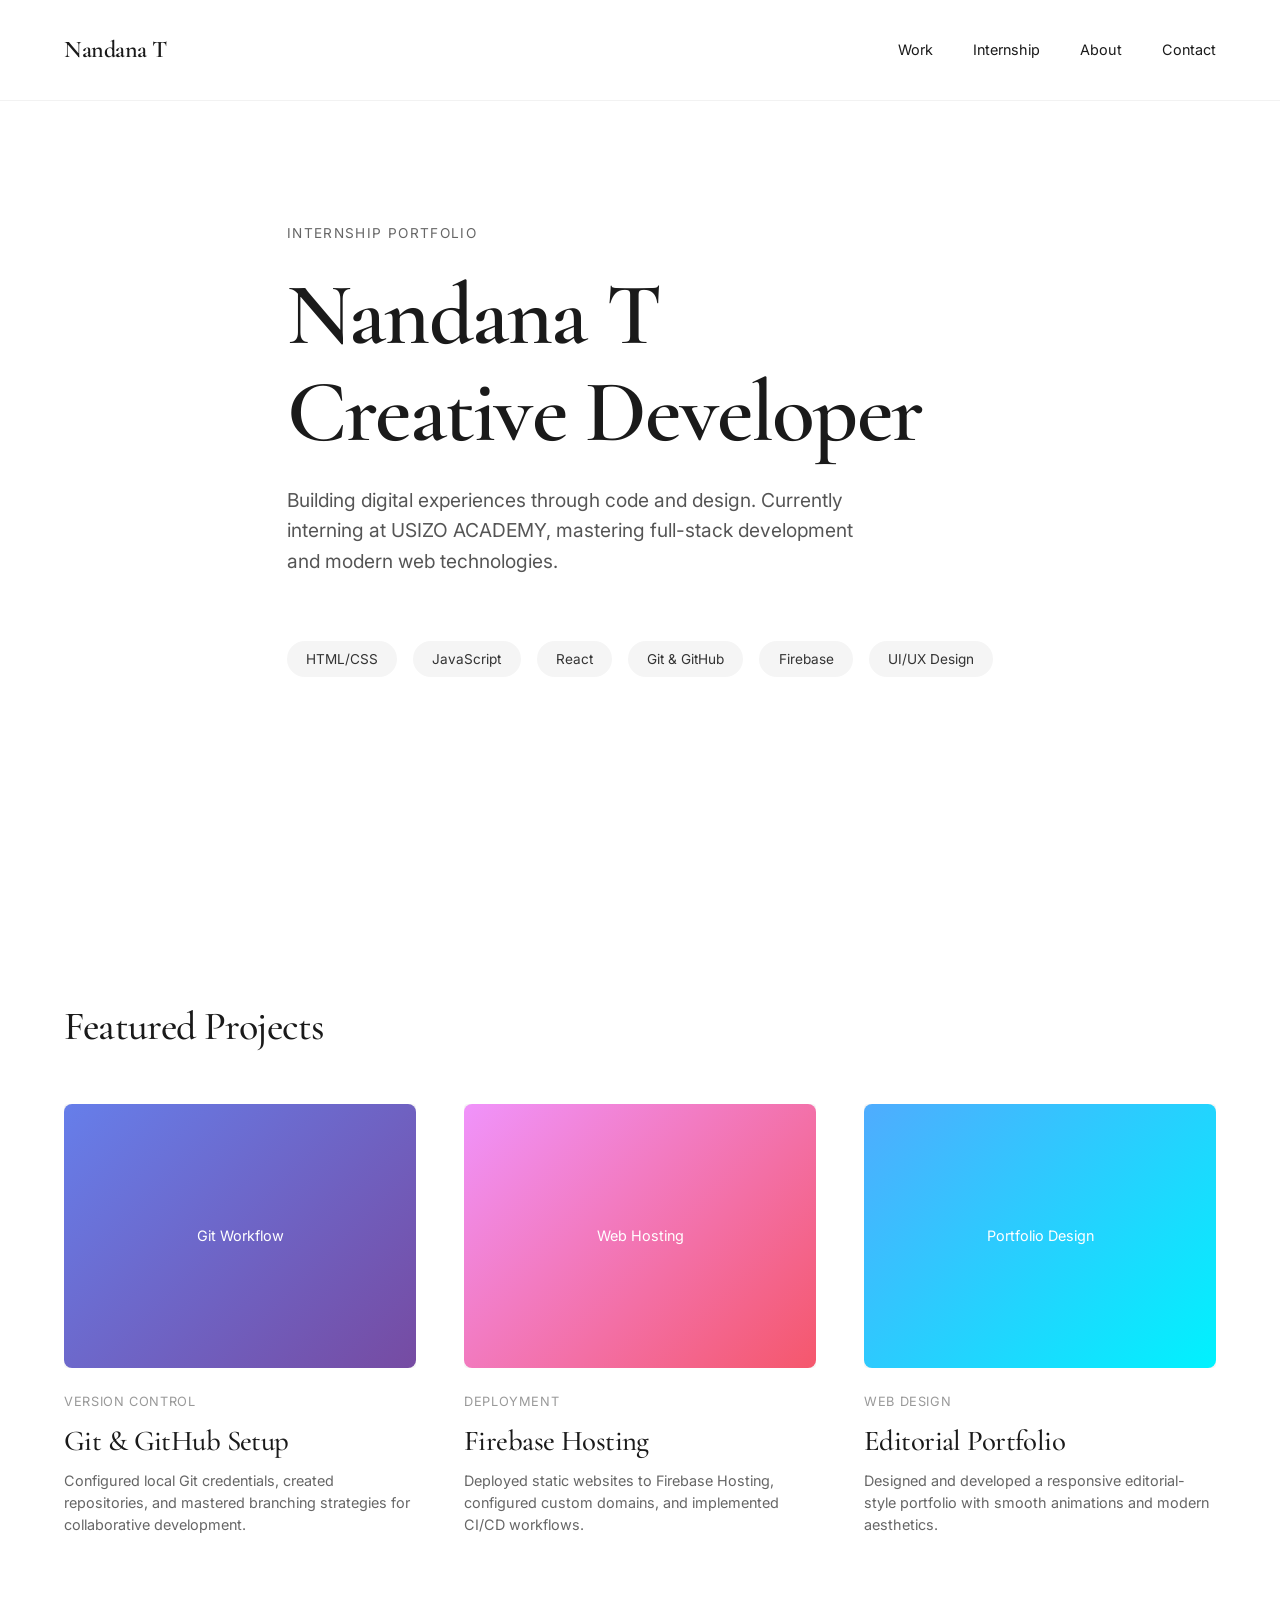
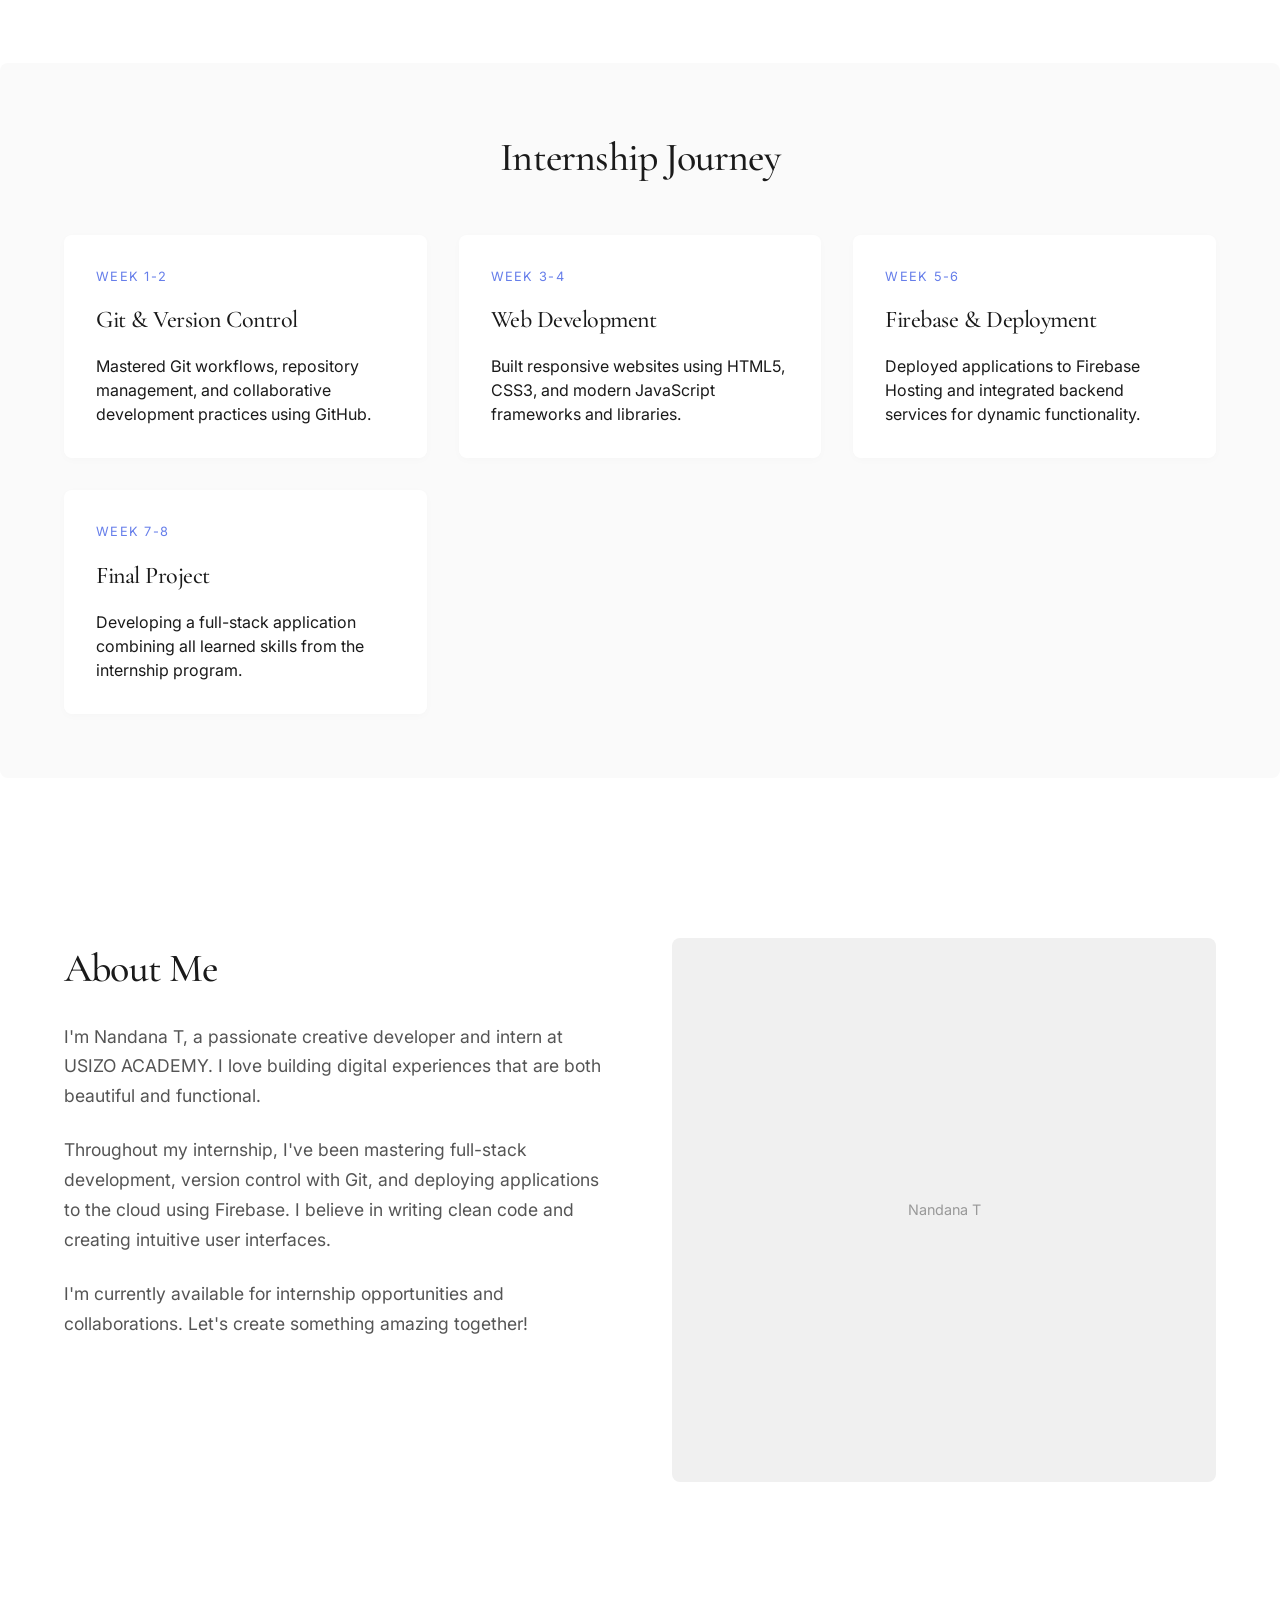
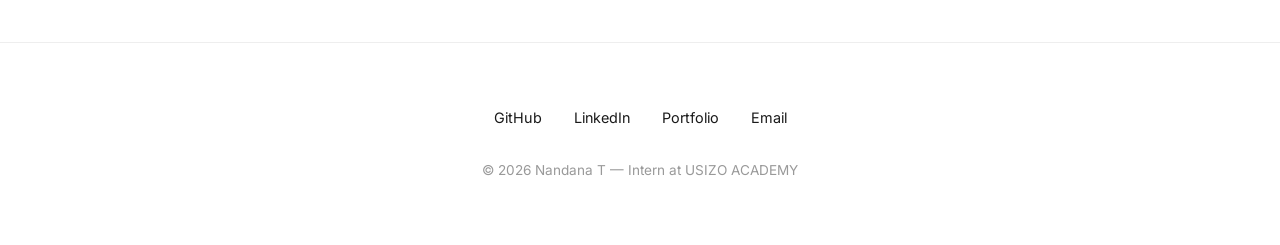
==== my-portfolio/public/index.html @ 0453ed82 "Convert portfolio to regular folder" ====
<!DOCTYPE html>
<html lang="en">
<head>
    <meta charset="UTF-8">
    <meta name="viewport" content="width=device-width, initial-scale=1.0">
    <title>Nandana T | Internship Portfolio</title>
    
    <!-- Google Fonts - Editorial Style -->
    <link href="https://fonts.googleapis.com/css2?family=Inter:opsz,wght@14..32,300;14..32,400;14..32,500;14..32,600&family=Cormorant+Garamond:wght@400;500;600;700&display=swap" rel="stylesheet">
    
    <!-- AOS Animation Library -->
    <link href="https://unpkg.com/aos@2.3.1/dist/aos.css" rel="stylesheet">
    
    <style>
        * {
            margin: 0;
            padding: 0;
            box-sizing: border-box;
        }

        body {
            font-family: 'Inter', sans-serif;
            background-color: #ffffff;
            color: #1a1a1a;
            line-height: 1.5;
            scroll-behavior: smooth;
        }

        /* Editorial Typography */
        h1, h2, h3, .serif {
            font-family: 'Cormorant Garamond', serif;
            font-weight: 500;
            letter-spacing: -0.02em;
        }

        /* Navigation */
        .navbar {
            position: fixed;
            top: 0;
            left: 0;
            right: 0;
            padding: 2rem 5%;
            display: flex;
            justify-content: space-between;
            align-items: center;
            background: rgba(255, 255, 255, 0.95);
            backdrop-filter: blur(10px);
            z-index: 1000;
            border-bottom: 1px solid rgba(0,0,0,0.05);
        }

        .logo {
            font-family: 'Cormorant Garamond', serif;
            font-size: 1.5rem;
            font-weight: 600;
            text-decoration: none;
            color: #1a1a1a;
            letter-spacing: -0.02em;
        }

        .nav-links {
            display: flex;
            gap: 2.5rem;
        }

        .nav-links a {
            text-decoration: none;
            color: #1a1a1a;
            font-size: 0.9rem;
            font-weight: 400;
            transition: opacity 0.3s ease;
        }

        .nav-links a:hover {
            opacity: 0.6;
        }

        /* Main Container */
        .container {
            max-width: 1400px;
            margin: 0 auto;
            padding: 0 5%;
        }

        /* Hero Section - Editorial Style */
        .hero {
            min-height: 100vh;
            display: flex;
            align-items: center;
            padding: 8rem 0 4rem 0;
        }

        .hero-content {
            max-width: 800px;
        }

        .hero-badge {
            font-size: 0.85rem;
            text-transform: uppercase;
            letter-spacing: 0.1em;
            color: #666;
            margin-bottom: 1.5rem;
            font-weight: 400;
        }

        .hero h1 {
            font-size: clamp(3rem, 8vw, 5.5rem);
            line-height: 1.1;
            margin-bottom: 1.5rem;
            font-weight: 600;
        }

        .hero-description {
            font-size: 1.2rem;
            line-height: 1.6;
            color: #555;
            max-width: 600px;
            margin-bottom: 2rem;
        }

        /* Skills Section */
        .skills-section {
            padding: 2rem 0 4rem 0;
        }

        .skills-grid {
            display: flex;
            flex-wrap: wrap;
            gap: 1rem;
        }

        .skill-tag {
            background: #f5f5f5;
            padding: 0.5rem 1.2rem;
            border-radius: 30px;
            font-size: 0.85rem;
            color: #333;
        }

        /* Project Grid */
        .projects-section {
            padding: 6rem 0;
        }

        .section-title {
            font-size: 2.5rem;
            margin-bottom: 3rem;
            font-weight: 500;
        }

        .project-grid {
            display: grid;
            grid-template-columns: repeat(auto-fill, minmax(350px, 1fr));
            gap: 3rem;
        }

        .project-card {
            cursor: pointer;
            transition: transform 0.4s ease;
        }

        .project-card:hover {
            transform: translateY(-10px);
        }

        .project-image {
            width: 100%;
            aspect-ratio: 4/3;
            background: #f5f5f5;
            margin-bottom: 1.5rem;
            overflow: hidden;
            border-radius: 4px;
        }

        .project-image img {
            width: 100%;
            height: 100%;
            object-fit: cover;
            transition: transform 0.5s ease;
        }

        .project-card:hover .project-image img {
            transform: scale(1.05);
        }

        .project-category {
            font-size: 0.8rem;
            text-transform: uppercase;
            letter-spacing: 0.05em;
            color: #999;
            margin-bottom: 0.5rem;
        }

        .project-title {
            font-family: 'Cormorant Garamond', serif;
            font-size: 1.8rem;
            font-weight: 500;
            margin-bottom: 0.5rem;
        }

        .project-description {
            color: #666;
            font-size: 0.9rem;
            line-height: 1.5;
        }

        /* Internship Section */
        .internship-section {
            padding: 4rem 0;
            background: #fafafa;
            margin: 2rem 0;
            border-radius: 8px;
        }

        .internship-grid {
            display: grid;
            grid-template-columns: repeat(auto-fit, minmax(300px, 1fr));
            gap: 2rem;
        }

        .internship-card {
            background: white;
            padding: 2rem;
            border-radius: 8px;
            box-shadow: 0 2px 10px rgba(0,0,0,0.02);
        }

        .internship-day {
            font-size: 0.8rem;
            text-transform: uppercase;
            letter-spacing: 0.1em;
            color: #667eea;
            margin-bottom: 1rem;
        }

        .internship-title {
            font-family: 'Cormorant Garamond', serif;
            font-size: 1.5rem;
            margin-bottom: 1rem;
        }

        /* About Section */
        .about-section {
            padding: 6rem 0;
            background: #ffffff;
            margin: 4rem 0;
        }

        .about-grid {
            display: grid;
            grid-template-columns: 1fr 1fr;
            gap: 4rem;
            align-items: start;
        }

        .about-title {
            font-size: 2.5rem;
            font-weight: 500;
            margin-bottom: 1.5rem;
        }

        .about-text {
            font-size: 1.1rem;
            line-height: 1.7;
            color: #555;
        }

        .about-text p {
            margin-bottom: 1.5rem;
        }

        /* Footer */
        .footer {
            padding: 4rem 0;
            border-top: 1px solid #eee;
            text-align: center;
        }

        .social-links {
            display: flex;
            justify-content: center;
            gap: 2rem;
            margin-bottom: 2rem;
        }

        .social-links a {
            text-decoration: none;
            color: #1a1a1a;
            font-size: 0.9rem;
            transition: opacity 0.3s ease;
        }

        .social-links a:hover {
            opacity: 0.6;
        }

        .copyright {
            color: #999;
            font-size: 0.85rem;
        }

        /* Responsive */
        @media (max-width: 768px) {
            .navbar {
                padding: 1.5rem 5%;
            }
            
            .nav-links {
                gap: 1.5rem;
            }
            
            .project-grid {
                grid-template-columns: 1fr;
                gap: 2rem;
            }
            
            .about-grid {
                grid-template-columns: 1fr;
                gap: 2rem;
            }
            
            .hero {
                padding: 6rem 0 3rem 0;
            }

            .internship-grid {
                grid-template-columns: 1fr;
            }
        }

        .placeholder-img {
            background: linear-gradient(135deg, #667eea 0%, #764ba2 100%);
            display: flex;
            align-items: center;
            justify-content: center;
            color: white;
            font-size: 0.9rem;
            border-radius: 8px;
        }
    </style>
</head>
<body>

    <!-- Navigation -->
    <nav class="navbar">
        <a href="#" class="logo">Nandana T</a>
        <div class="nav-links">
            <a href="#work">Work</a>
            <a href="#internship">Internship</a>
            <a href="#about">About</a>
            <a href="#contact">Contact</a>
        </div>
    </nav>

    <!-- Hero Section -->
    <section class="hero">
        <div class="container">
            <div class="hero-content" data-aos="fade-up">
                <div class="hero-badge">Internship Portfolio</div>
                <h1>Nandana T<br>Creative Developer</h1>
                <p class="hero-description">Building digital experiences through code and design. Currently interning at USIZO ACADEMY, mastering full-stack development and modern web technologies.</p>
                <div class="skills-section">
                    <div class="skills-grid">
                        <span class="skill-tag">HTML/CSS</span>
                        <span class="skill-tag">JavaScript</span>
                        <span class="skill-tag">React</span>
                        <span class="skill-tag">Git & GitHub</span>
                        <span class="skill-tag">Firebase</span>
                        <span class="skill-tag">UI/UX Design</span>
                    </div>
                </div>
            </div>
        </div>
    </section>

    <!-- Projects Section -->
    <section id="work" class="projects-section">
        <div class="container">
            <h2 class="section-title" data-aos="fade-up">Featured Projects</h2>
            <div class="project-grid">
                
                <!-- Project 1 - Git Setup -->
                <div class="project-card" data-aos="fade-up" data-aos-delay="0">
                    <div class="project-image">
                        <div class="placeholder-img" style="width:100%;height:100%;background:linear-gradient(135deg, #667eea 0%, #764ba2 100%);display:flex;align-items:center;justify-content:center;color:white;">
                            Git Workflow
                        </div>
                    </div>
                    <div class="project-category">Version Control</div>
                    <h3 class="project-title">Git & GitHub Setup</h3>
                    <p class="project-description">Configured local Git credentials, created repositories, and mastered branching strategies for collaborative development.</p>
                </div>

                <!-- Project 2 - Webpage Hosting -->
                <div class="project-card" data-aos="fade-up" data-aos-delay="100">
                    <div class="project-image">
                        <div class="placeholder-img" style="width:100%;height:100%;background:linear-gradient(135deg, #f093fb 0%, #f5576c 100%);display:flex;align-items:center;justify-content:center;color:white;">
                            Web Hosting
                        </div>
                    </div>
                    <div class="project-category">Deployment</div>
                    <h3 class="project-title">Firebase Hosting</h3>
                    <p class="project-description">Deployed static websites to Firebase Hosting, configured custom domains, and implemented CI/CD workflows.</p>
                </div>

                <!-- Project 3 - Portfolio -->
                <div class="project-card" data-aos="fade-up" data-aos-delay="200">
                    <div class="project-image">
                        <div class="placeholder-img" style="width:100%;height:100%;background:linear-gradient(135deg, #4facfe 0%, #00f2fe 100%);display:flex;align-items:center;justify-content:center;color:white;">
                            Portfolio Design
                        </div>
                    </div>
                    <div class="project-category">Web Design</div>
                    <h3 class="project-title">Editorial Portfolio</h3>
                    <p class="project-description">Designed and developed a responsive editorial-style portfolio with smooth animations and modern aesthetics.</p>
                </div>
            </div>
        </div>
    </section>

    <!-- Internship Journey Section -->
    <section id="internship" class="internship-section">
        <div class="container">
            <h2 class="section-title" data-aos="fade-up" style="text-align:center;">Internship Journey</h2>
            <div class="internship-grid">
                <div class="internship-card" data-aos="fade-up" data-aos-delay="0">
                    <div class="internship-day">Week 1-2</div>
                    <h3 class="internship-title">Git & Version Control</h3>
                    <p>Mastered Git workflows, repository management, and collaborative development practices using GitHub.</p>
                </div>
                <div class="internship-card" data-aos="fade-up" data-aos-delay="100">
                    <div class="internship-day">Week 3-4</div>
                    <h3 class="internship-title">Web Development</h3>
                    <p>Built responsive websites using HTML5, CSS3, and modern JavaScript frameworks and libraries.</p>
                </div>
                <div class="internship-card" data-aos="fade-up" data-aos-delay="200">
                    <div class="internship-day">Week 5-6</div>
                    <h3 class="internship-title">Firebase & Deployment</h3>
                    <p>Deployed applications to Firebase Hosting and integrated backend services for dynamic functionality.</p>
                </div>
                <div class="internship-card" data-aos="fade-up" data-aos-delay="300">
                    <div class="internship-day">Week 7-8</div>
                    <h3 class="internship-title">Final Project</h3>
                    <p>Developing a full-stack application combining all learned skills from the internship program.</p>
                </div>
            </div>
        </div>
    </section>

    <!-- About Section -->
    <section id="about" class="about-section">
        <div class="container">
            <div class="about-grid">
                <div data-aos="fade-up">
                    <h2 class="about-title">About Me</h2>
                    <div class="about-text">
                        <p>I'm Nandana T, a passionate creative developer and intern at USIZO ACADEMY. I love building digital experiences that are both beautiful and functional.</p>
                        <p>Throughout my internship, I've been mastering full-stack development, version control with Git, and deploying applications to the cloud using Firebase. I believe in writing clean code and creating intuitive user interfaces.</p>
                        <p>I'm currently available for internship opportunities and collaborations. Let's create something amazing together!</p>
                    </div>
                </div>
                <div data-aos="fade-up" data-aos-delay="100">
                    <div class="placeholder-img" style="width:100%;aspect-ratio:1/1;background:#f0f0f0;display:flex;align-items:center;justify-content:center;color:#999;border-radius:8px;">
                        Nandana T
                    </div>
                </div>
            </div>
        </div>
    </section>

    <!-- Footer -->
    <footer id="contact" class="footer">
        <div class="container">
            <div class="social-links">
                <a href="#">GitHub</a>
                <a href="#">LinkedIn</a>
                <a href="#">Portfolio</a>
                <a href="#">Email</a>
            </div>
            <div class="copyright">
                © 2026 Nandana T — Intern at USIZO ACADEMY
            </div>
        </div>
    </footer>

    <!-- Scripts -->
    <script src="https://unpkg.com/aos@2.3.1/dist/aos.js"></script>
    <script>
        // Initialize AOS animations
        AOS.init({
            duration: 800,
            once: true,
            offset: 100
        });

        // Smooth scroll for navigation links
        document.querySelectorAll('a[href^="#"]').forEach(anchor => {
            anchor.addEventListener('click', function (e) {
                e.preventDefault();
                const target = document.querySelector(this.getAttribute('href'));
                if (target) {
                    target.scrollIntoView({
                        behavior: 'smooth',
                        block: 'start'
                    });
                }
            });
        });

        // Add click handlers for project cards
        const cards = document.querySelectorAll('.project-card');
        cards.forEach(card => {
            card.addEventListener('click', () => {
                console.log('Project clicked - Add your project link here');
            });
        });
    </script>
</body>
</html>
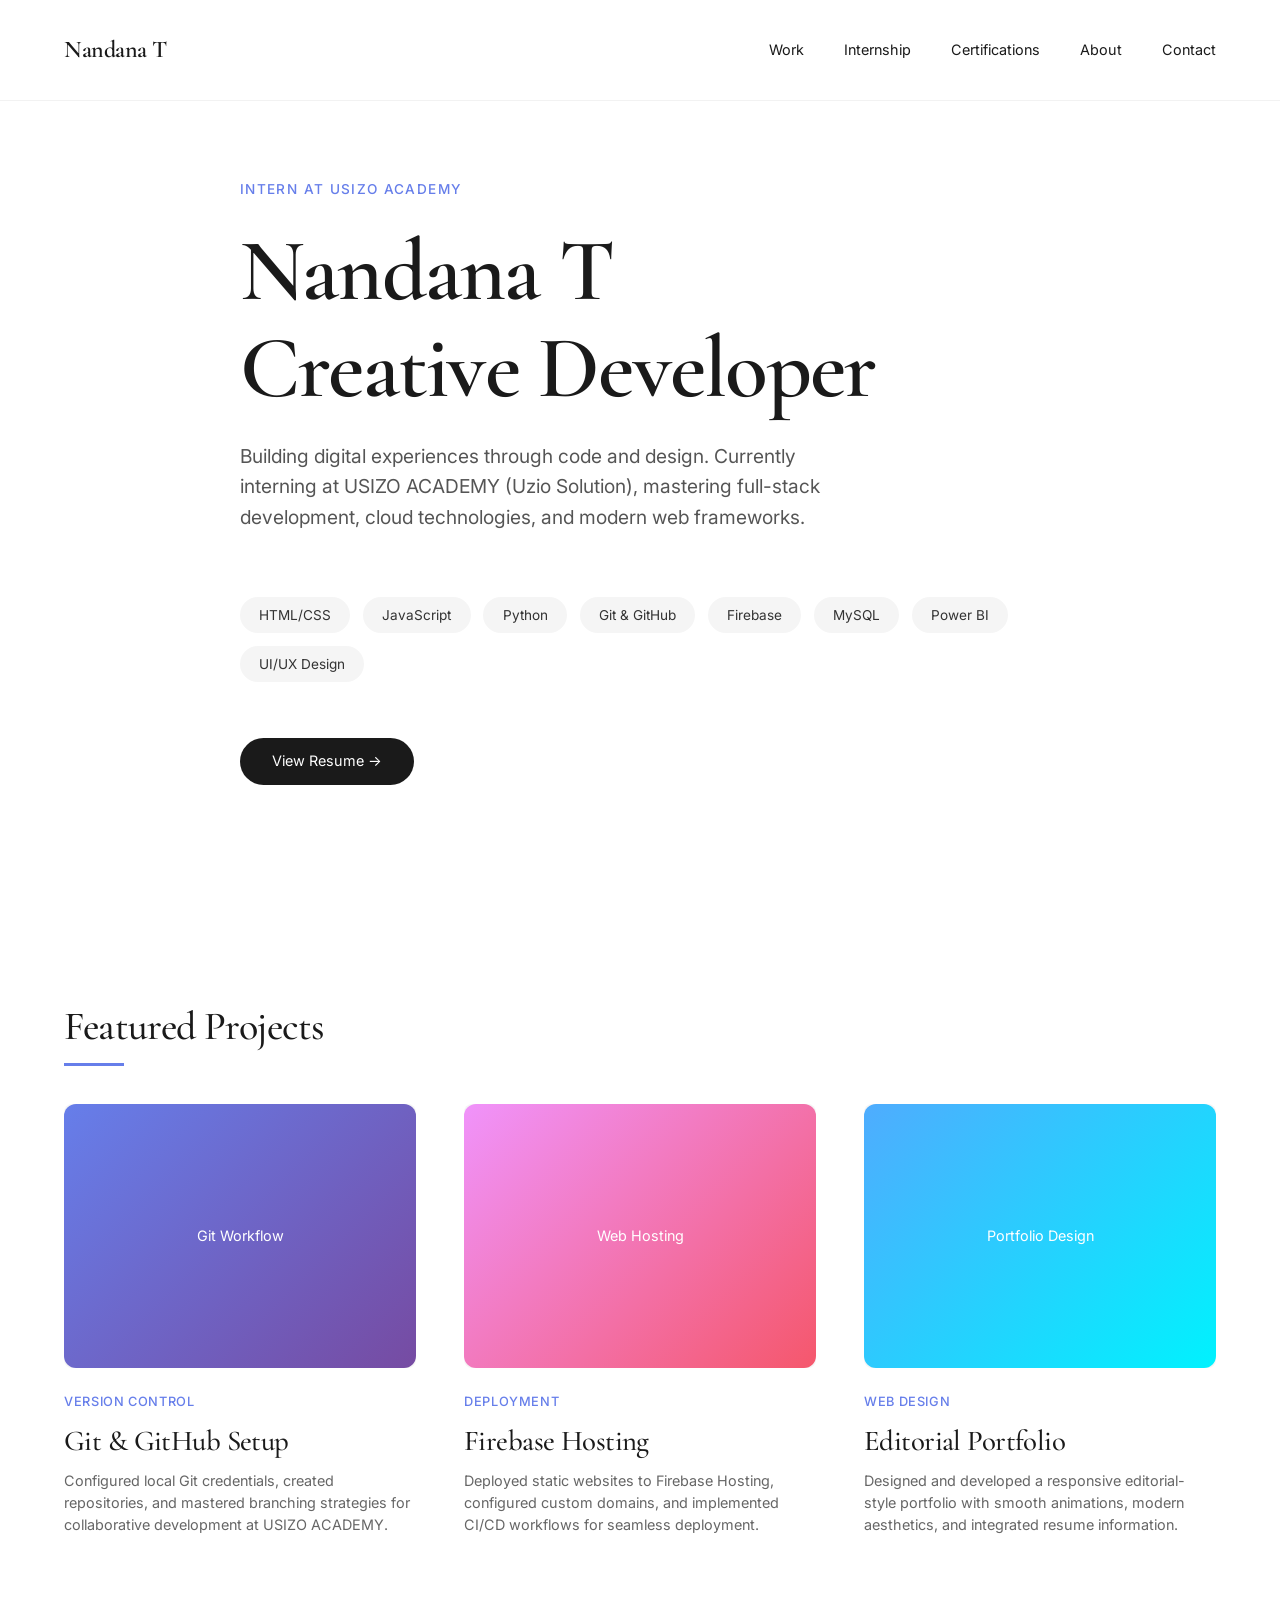
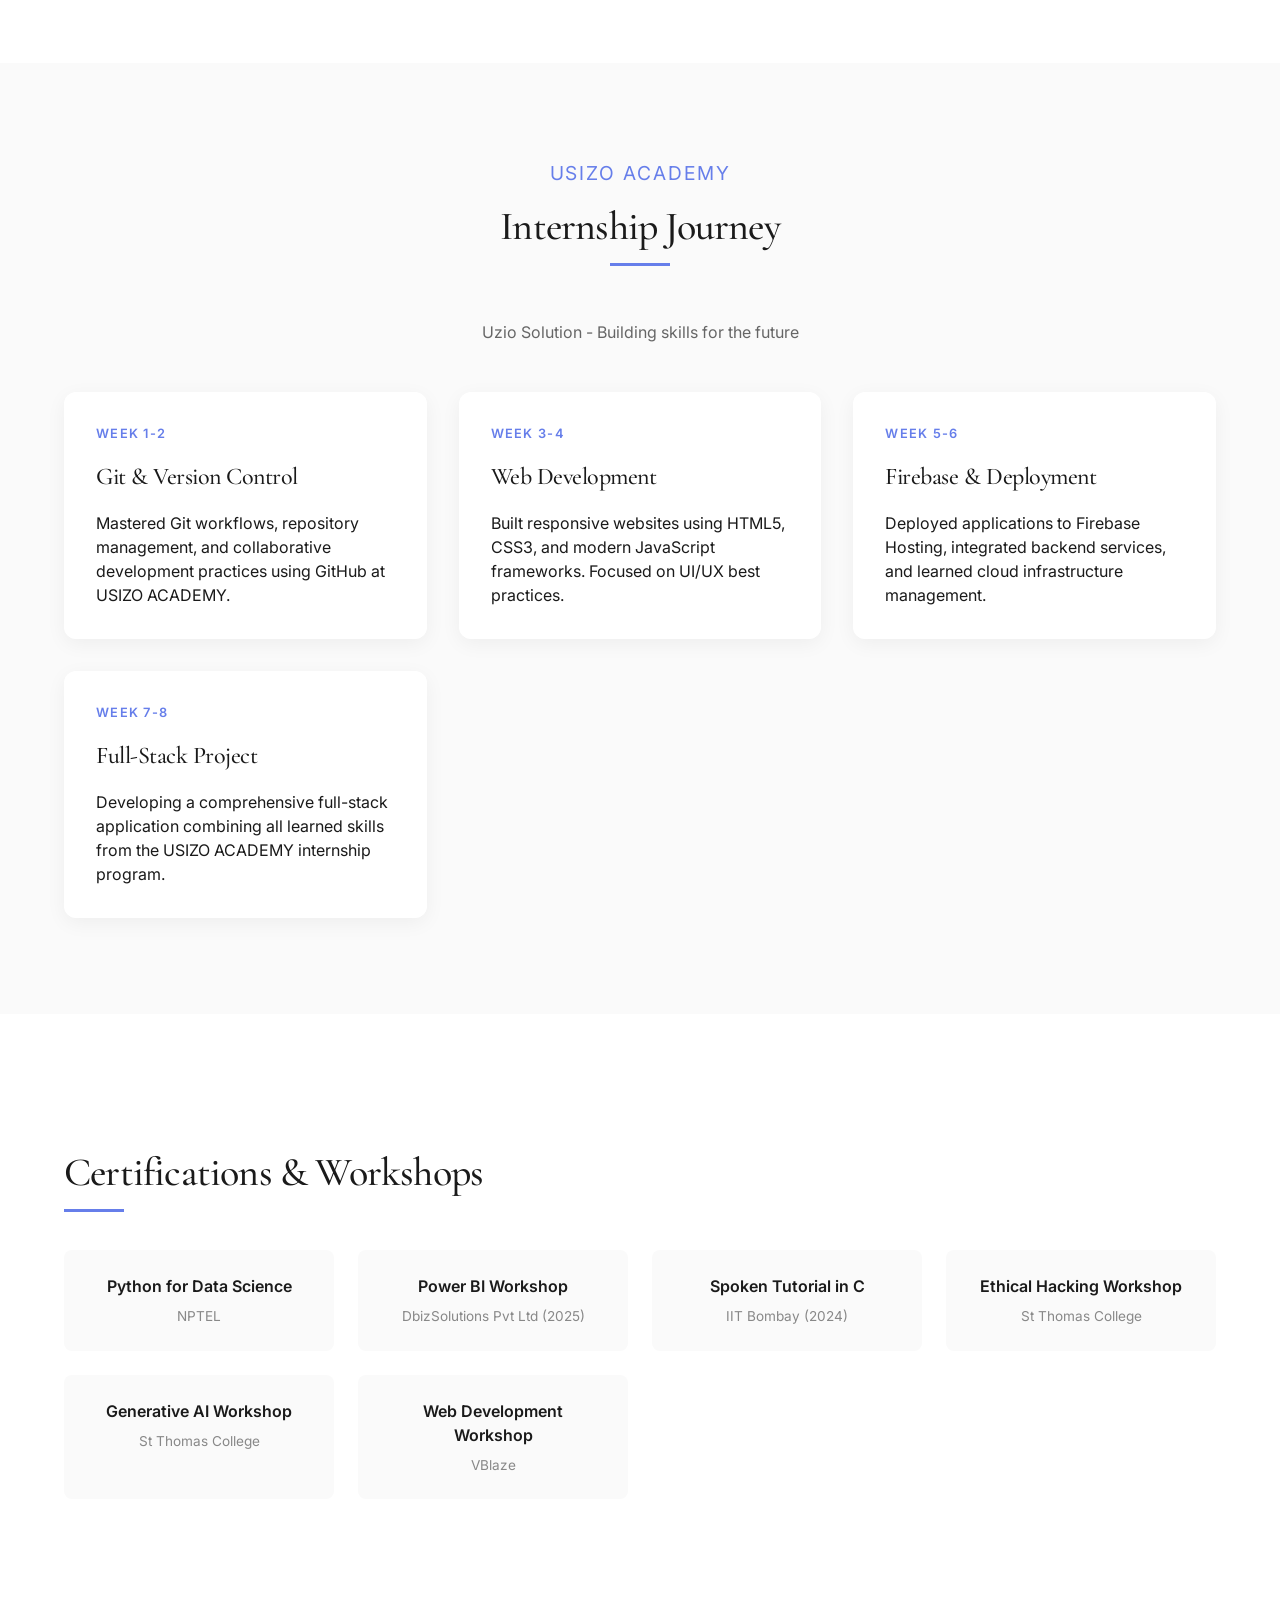
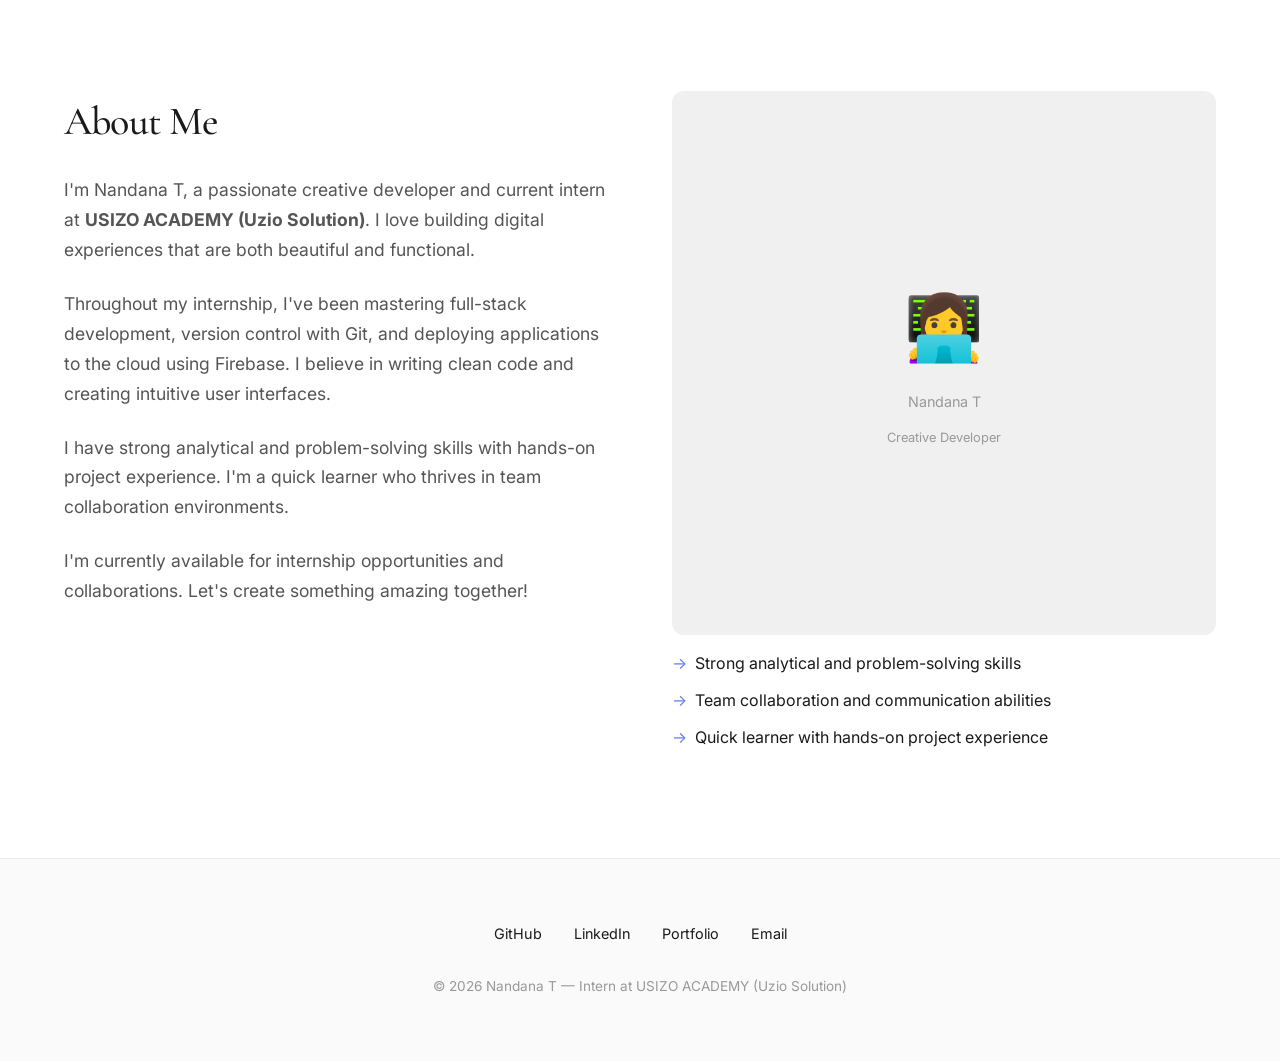
==== commit 05ee6c03: "Update portfolio with resume info and Uzio Solution" ====
--- a/my-portfolio/public/index.html
+++ b/my-portfolio/public/index.html
@@ -82,7 +82,7 @@
             padding: 0 5%;
         }
 
-        /* Hero Section - Editorial Style */
+        /* Hero Section */
         .hero {
             min-height: 100vh;
             display: flex;
@@ -98,9 +98,9 @@
             font-size: 0.85rem;
             text-transform: uppercase;
             letter-spacing: 0.1em;
-            color: #666;
+            color: #667eea;
             margin-bottom: 1.5rem;
-            font-weight: 400;
+            font-weight: 500;
         }
 
         .hero h1 {
@@ -120,13 +120,13 @@
 
         /* Skills Section */
         .skills-section {
-            padding: 2rem 0 4rem 0;
+            padding: 2rem 0 2rem 0;
         }
 
         .skills-grid {
             display: flex;
             flex-wrap: wrap;
-            gap: 1rem;
+            gap: 0.8rem;
         }
 
         .skill-tag {
@@ -135,17 +135,46 @@
             border-radius: 30px;
             font-size: 0.85rem;
             color: #333;
-        }
-
-        /* Project Grid */
-        .projects-section {
-            padding: 6rem 0;
-        }
-
+            transition: all 0.3s ease;
+        }
+
+        .skill-tag:hover {
+            background: #667eea;
+            color: white;
+            transform: translateY(-2px);
+        }
+
+        /* Section Titles */
         .section-title {
             font-size: 2.5rem;
             margin-bottom: 3rem;
             font-weight: 500;
+            position: relative;
+            display: inline-block;
+        }
+
+        .section-title:after {
+            content: '';
+            position: absolute;
+            bottom: -10px;
+            left: 0;
+            width: 60px;
+            height: 3px;
+            background: #667eea;
+        }
+
+        .text-center {
+            text-align: center;
+        }
+
+        .text-center:after {
+            left: 50%;
+            transform: translateX(-50%);
+        }
+
+        /* Project Grid */
+        .projects-section {
+            padding: 6rem 0;
         }
 
         .project-grid {
@@ -156,7 +185,7 @@
 
         .project-card {
             cursor: pointer;
-            transition: transform 0.4s ease;
+            transition: transform 0.4s ease, box-shadow 0.4s ease;
         }
 
         .project-card:hover {
@@ -169,7 +198,7 @@
             background: #f5f5f5;
             margin-bottom: 1.5rem;
             overflow: hidden;
-            border-radius: 4px;
+            border-radius: 8px;
         }
 
         .project-image img {
@@ -187,8 +216,9 @@
             font-size: 0.8rem;
             text-transform: uppercase;
             letter-spacing: 0.05em;
-            color: #999;
+            color: #667eea;
             margin-bottom: 0.5rem;
+            font-weight: 500;
         }
 
         .project-title {
@@ -204,12 +234,24 @@
             line-height: 1.5;
         }
 
-        /* Internship Section */
+        /* Internship Section - Uzio Solution */
         .internship-section {
-            padding: 4rem 0;
+            padding: 6rem 0;
             background: #fafafa;
             margin: 2rem 0;
-            border-radius: 8px;
+        }
+
+        .internship-header {
+            text-align: center;
+            margin-bottom: 3rem;
+        }
+
+        .company-name {
+            font-size: 1.2rem;
+            color: #667eea;
+            letter-spacing: 0.1em;
+            text-transform: uppercase;
+            margin-bottom: 0.5rem;
         }
 
         .internship-grid {
@@ -221,8 +263,14 @@
         .internship-card {
             background: white;
             padding: 2rem;
-            border-radius: 8px;
-            box-shadow: 0 2px 10px rgba(0,0,0,0.02);
+            border-radius: 12px;
+            box-shadow: 0 5px 20px rgba(0,0,0,0.05);
+            transition: transform 0.3s ease;
+        }
+
+        .internship-card:hover {
+            transform: translateY(-5px);
+            box-shadow: 0 10px 30px rgba(0,0,0,0.1);
         }
 
         .internship-day {
@@ -231,6 +279,7 @@
             letter-spacing: 0.1em;
             color: #667eea;
             margin-bottom: 1rem;
+            font-weight: 600;
         }
 
         .internship-title {
@@ -239,11 +288,50 @@
             margin-bottom: 1rem;
         }
 
+        /* Certifications Section */
+        .certifications-section {
+            padding: 6rem 0;
+            background: #ffffff;
+        }
+
+        .certs-grid {
+            display: grid;
+            grid-template-columns: repeat(auto-fit, minmax(250px, 1fr));
+            gap: 1.5rem;
+        }
+
+        .cert-card {
+            background: #fafafa;
+            padding: 1.5rem;
+            border-radius: 8px;
+            text-align: center;
+            transition: all 0.3s ease;
+        }
+
+        .cert-card:hover {
+            background: #667eea;
+            color: white;
+            transform: translateY(-3px);
+        }
+
+        .cert-card:hover .cert-issuer {
+            color: rgba(255,255,255,0.8);
+        }
+
+        .cert-name {
+            font-weight: 600;
+            margin-bottom: 0.5rem;
+        }
+
+        .cert-issuer {
+            font-size: 0.85rem;
+            color: #888;
+        }
+
         /* About Section */
         .about-section {
             padding: 6rem 0;
             background: #ffffff;
-            margin: 4rem 0;
         }
 
         .about-grid {
@@ -269,11 +357,29 @@
             margin-bottom: 1.5rem;
         }
 
+        .info-list {
+            list-style: none;
+            margin-top: 1rem;
+        }
+
+        .info-list li {
+            margin-bottom: 0.8rem;
+            display: flex;
+            align-items: center;
+            gap: 0.5rem;
+        }
+
+        .info-list li:before {
+            content: "→";
+            color: #667eea;
+        }
+
         /* Footer */
         .footer {
             padding: 4rem 0;
             border-top: 1px solid #eee;
             text-align: center;
+            background: #fafafa;
         }
 
         .social-links {
@@ -287,11 +393,11 @@
             text-decoration: none;
             color: #1a1a1a;
             font-size: 0.9rem;
-            transition: opacity 0.3s ease;
+            transition: color 0.3s ease;
         }
 
         .social-links a:hover {
-            opacity: 0.6;
+            color: #667eea;
         }
 
         .copyright {
@@ -335,7 +441,26 @@
             justify-content: center;
             color: white;
             font-size: 0.9rem;
-            border-radius: 8px;
+            border-radius: 12px;
+        }
+
+        .resume-btn {
+            display: inline-block;
+            margin-top: 1.5rem;
+            padding: 0.8rem 2rem;
+            background: #1a1a1a;
+            color: white;
+            text-decoration: none;
+            border-radius: 40px;
+            font-size: 0.9rem;
+            transition: all 0.3s ease;
+            border: none;
+            cursor: pointer;
+        }
+
+        .resume-btn:hover {
+            background: #667eea;
+            transform: translateY(-2px);
         }
     </style>
 </head>
@@ -347,6 +472,7 @@
         <div class="nav-links">
             <a href="#work">Work</a>
             <a href="#internship">Internship</a>
+            <a href="#certifications">Certifications</a>
             <a href="#about">About</a>
             <a href="#contact">Contact</a>
         </div>
@@ -356,19 +482,22 @@
     <section class="hero">
         <div class="container">
             <div class="hero-content" data-aos="fade-up">
-                <div class="hero-badge">Internship Portfolio</div>
+                <div class="hero-badge">Intern at USIZO ACADEMY</div>
                 <h1>Nandana T<br>Creative Developer</h1>
-                <p class="hero-description">Building digital experiences through code and design. Currently interning at USIZO ACADEMY, mastering full-stack development and modern web technologies.</p>
+                <p class="hero-description">Building digital experiences through code and design. Currently interning at USIZO ACADEMY (Uzio Solution), mastering full-stack development, cloud technologies, and modern web frameworks.</p>
                 <div class="skills-section">
                     <div class="skills-grid">
                         <span class="skill-tag">HTML/CSS</span>
                         <span class="skill-tag">JavaScript</span>
-                        <span class="skill-tag">React</span>
+                        <span class="skill-tag">Python</span>
                         <span class="skill-tag">Git & GitHub</span>
                         <span class="skill-tag">Firebase</span>
+                        <span class="skill-tag">MySQL</span>
+                        <span class="skill-tag">Power BI</span>
                         <span class="skill-tag">UI/UX Design</span>
                     </div>
                 </div>
+                <a href="#" class="resume-btn" data-aos="fade-up" data-aos-delay="100">View Resume →</a>
             </div>
         </div>
     </section>
@@ -388,7 +517,7 @@
                     </div>
                     <div class="project-category">Version Control</div>
                     <h3 class="project-title">Git & GitHub Setup</h3>
-                    <p class="project-description">Configured local Git credentials, created repositories, and mastered branching strategies for collaborative development.</p>
+                    <p class="project-description">Configured local Git credentials, created repositories, and mastered branching strategies for collaborative development at USIZO ACADEMY.</p>
                 </div>
 
                 <!-- Project 2 - Webpage Hosting -->
@@ -400,7 +529,7 @@
                     </div>
                     <div class="project-category">Deployment</div>
                     <h3 class="project-title">Firebase Hosting</h3>
-                    <p class="project-description">Deployed static websites to Firebase Hosting, configured custom domains, and implemented CI/CD workflows.</p>
+                    <p class="project-description">Deployed static websites to Firebase Hosting, configured custom domains, and implemented CI/CD workflows for seamless deployment.</p>
                 </div>
 
                 <!-- Project 3 - Portfolio -->
@@ -412,57 +541,102 @@
                     </div>
                     <div class="project-category">Web Design</div>
                     <h3 class="project-title">Editorial Portfolio</h3>
-                    <p class="project-description">Designed and developed a responsive editorial-style portfolio with smooth animations and modern aesthetics.</p>
+                    <p class="project-description">Designed and developed a responsive editorial-style portfolio with smooth animations, modern aesthetics, and integrated resume information.</p>
                 </div>
             </div>
         </div>
     </section>
 
-    <!-- Internship Journey Section -->
+    <!-- Internship Journey Section - Uzio Solution -->
     <section id="internship" class="internship-section">
         <div class="container">
-            <h2 class="section-title" data-aos="fade-up" style="text-align:center;">Internship Journey</h2>
+            <div class="internship-header">
+                <div class="company-name" data-aos="fade-up">USIZO ACADEMY</div>
+                <h2 class="section-title text-center" data-aos="fade-up">Internship Journey</h2>
+                <p data-aos="fade-up" style="color: #666; max-width: 600px; margin: 1rem auto 0;">Uzio Solution - Building skills for the future</p>
+            </div>
             <div class="internship-grid">
                 <div class="internship-card" data-aos="fade-up" data-aos-delay="0">
                     <div class="internship-day">Week 1-2</div>
                     <h3 class="internship-title">Git & Version Control</h3>
-                    <p>Mastered Git workflows, repository management, and collaborative development practices using GitHub.</p>
+                    <p>Mastered Git workflows, repository management, and collaborative development practices using GitHub at USIZO ACADEMY.</p>
                 </div>
                 <div class="internship-card" data-aos="fade-up" data-aos-delay="100">
                     <div class="internship-day">Week 3-4</div>
                     <h3 class="internship-title">Web Development</h3>
-                    <p>Built responsive websites using HTML5, CSS3, and modern JavaScript frameworks and libraries.</p>
+                    <p>Built responsive websites using HTML5, CSS3, and modern JavaScript frameworks. Focused on UI/UX best practices.</p>
                 </div>
                 <div class="internship-card" data-aos="fade-up" data-aos-delay="200">
                     <div class="internship-day">Week 5-6</div>
                     <h3 class="internship-title">Firebase & Deployment</h3>
-                    <p>Deployed applications to Firebase Hosting and integrated backend services for dynamic functionality.</p>
+                    <p>Deployed applications to Firebase Hosting, integrated backend services, and learned cloud infrastructure management.</p>
                 </div>
                 <div class="internship-card" data-aos="fade-up" data-aos-delay="300">
                     <div class="internship-day">Week 7-8</div>
-                    <h3 class="internship-title">Final Project</h3>
-                    <p>Developing a full-stack application combining all learned skills from the internship program.</p>
+                    <h3 class="internship-title">Full-Stack Project</h3>
+                    <p>Developing a comprehensive full-stack application combining all learned skills from the USIZO ACADEMY internship program.</p>
                 </div>
             </div>
         </div>
     </section>
 
-    <!-- About Section -->
+    <!-- Certifications Section - From Resume -->
+    <section id="certifications" class="certifications-section">
+        <div class="container">
+            <h2 class="section-title" data-aos="fade-up">Certifications & Workshops</h2>
+            <div class="certs-grid">
+                <div class="cert-card" data-aos="fade-up" data-aos-delay="0">
+                    <div class="cert-name">Python for Data Science</div>
+                    <div class="cert-issuer">NPTEL</div>
+                </div>
+                <div class="cert-card" data-aos="fade-up" data-aos-delay="50">
+                    <div class="cert-name">Power BI Workshop</div>
+                    <div class="cert-issuer">DbizSolutions Pvt Ltd (2025)</div>
+                </div>
+                <div class="cert-card" data-aos="fade-up" data-aos-delay="100">
+                    <div class="cert-name">Spoken Tutorial in C</div>
+                    <div class="cert-issuer">IIT Bombay (2024)</div>
+                </div>
+                <div class="cert-card" data-aos="fade-up" data-aos-delay="150">
+                    <div class="cert-name">Ethical Hacking Workshop</div>
+                    <div class="cert-issuer">St Thomas College</div>
+                </div>
+                <div class="cert-card" data-aos="fade-up" data-aos-delay="200">
+                    <div class="cert-name">Generative AI Workshop</div>
+                    <div class="cert-issuer">St Thomas College</div>
+                </div>
+                <div class="cert-card" data-aos="fade-up" data-aos-delay="250">
+                    <div class="cert-name">Web Development Workshop</div>
+                    <div class="cert-issuer">VBlaze</div>
+                </div>
+            </div>
+        </div>
+    </section>
+
+    <!-- About Section - Updated from Resume -->
     <section id="about" class="about-section">
         <div class="container">
             <div class="about-grid">
                 <div data-aos="fade-up">
                     <h2 class="about-title">About Me</h2>
                     <div class="about-text">
-                        <p>I'm Nandana T, a passionate creative developer and intern at USIZO ACADEMY. I love building digital experiences that are both beautiful and functional.</p>
+                        <p>I'm Nandana T, a passionate creative developer and current intern at <strong>USIZO ACADEMY (Uzio Solution)</strong>. I love building digital experiences that are both beautiful and functional.</p>
                         <p>Throughout my internship, I've been mastering full-stack development, version control with Git, and deploying applications to the cloud using Firebase. I believe in writing clean code and creating intuitive user interfaces.</p>
+                        <p>I have strong analytical and problem-solving skills with hands-on project experience. I'm a quick learner who thrives in team collaboration environments.</p>
                         <p>I'm currently available for internship opportunities and collaborations. Let's create something amazing together!</p>
                     </div>
                 </div>
                 <div data-aos="fade-up" data-aos-delay="100">
-                    <div class="placeholder-img" style="width:100%;aspect-ratio:1/1;background:#f0f0f0;display:flex;align-items:center;justify-content:center;color:#999;border-radius:8px;">
-                        Nandana T
+                    <div class="placeholder-img" style="width:100%;aspect-ratio:1/1;background:#f0f0f0;display:flex;align-items:center;justify-content:center;color:#999;border-radius:12px;flex-direction:column;gap:1rem;">
+                        <div style="font-size: 4rem;">👩‍💻</div>
+                        <div>Nandana T</div>
+                        <div style="font-size: 0.8rem;">Creative Developer</div>
                     </div>
+                    <ul class="info-list">
+                        <li>Strong analytical and problem-solving skills</li>
+                        <li>Team collaboration and communication abilities</li>
+                        <li>Quick learner with hands-on project experience</li>
+                    </ul>
                 </div>
             </div>
         </div>
@@ -472,13 +646,13 @@
     <footer id="contact" class="footer">
         <div class="container">
             <div class="social-links">
-                <a href="#">GitHub</a>
+                <a href="https://github.com/nandanat1804">GitHub</a>
                 <a href="#">LinkedIn</a>
                 <a href="#">Portfolio</a>
-                <a href="#">Email</a>
+                <a href="mailto:nandana.t@example.com">Email</a>
             </div>
             <div class="copyright">
-                © 2026 Nandana T — Intern at USIZO ACADEMY
+                © 2026 Nandana T — Intern at USIZO ACADEMY (Uzio Solution)
             </div>
         </div>
     </footer>
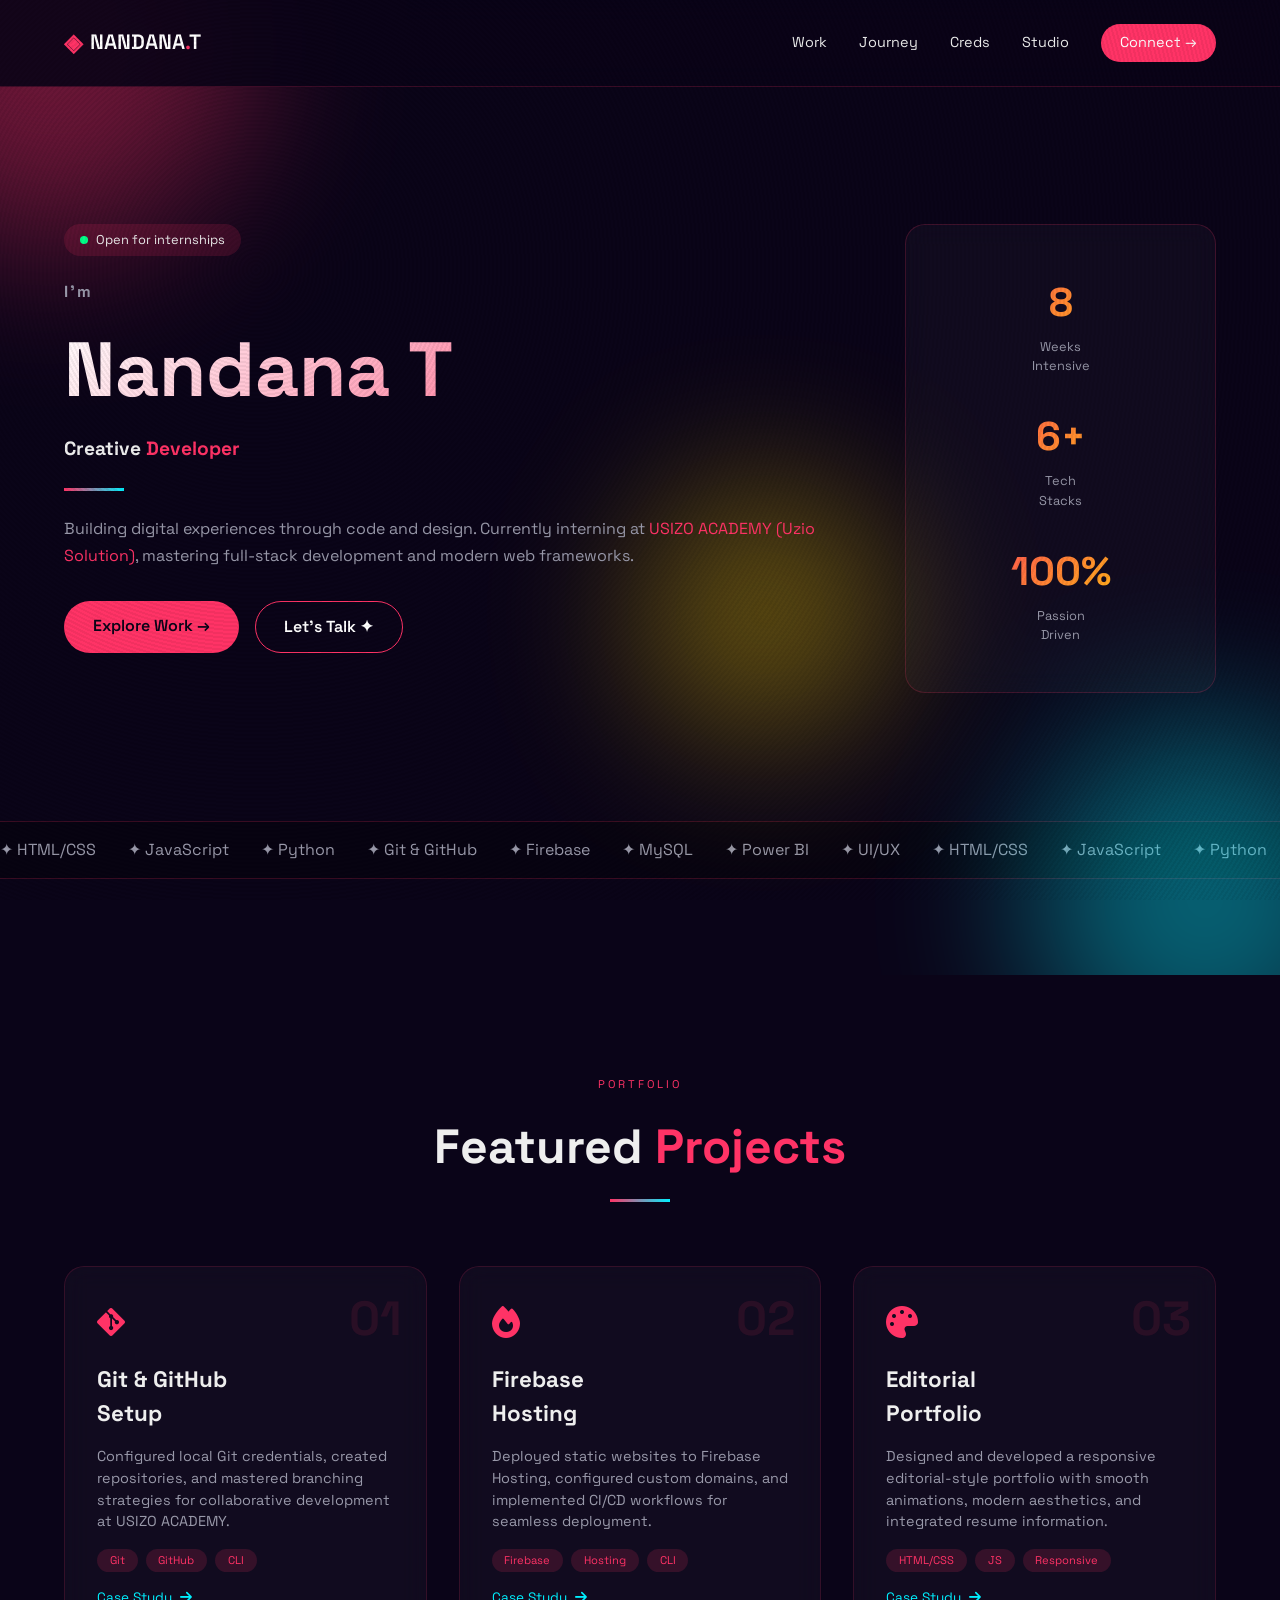
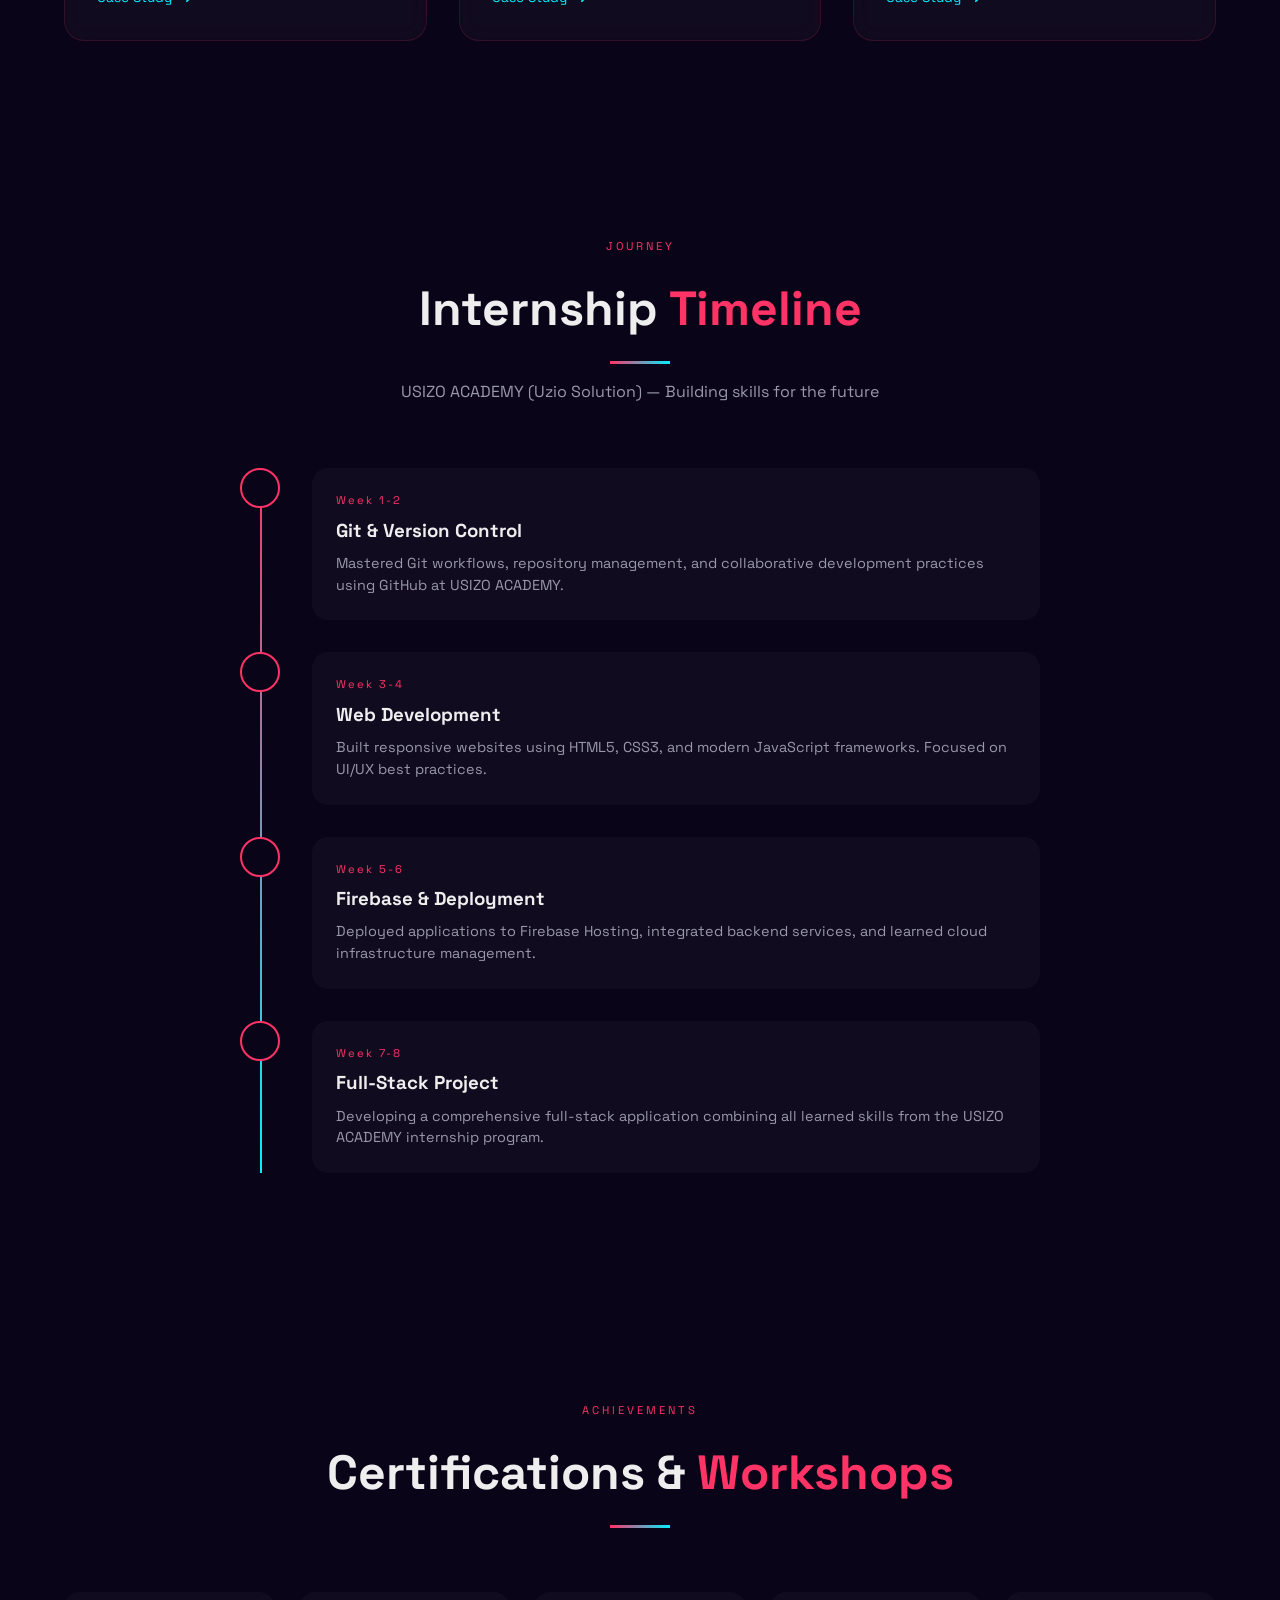
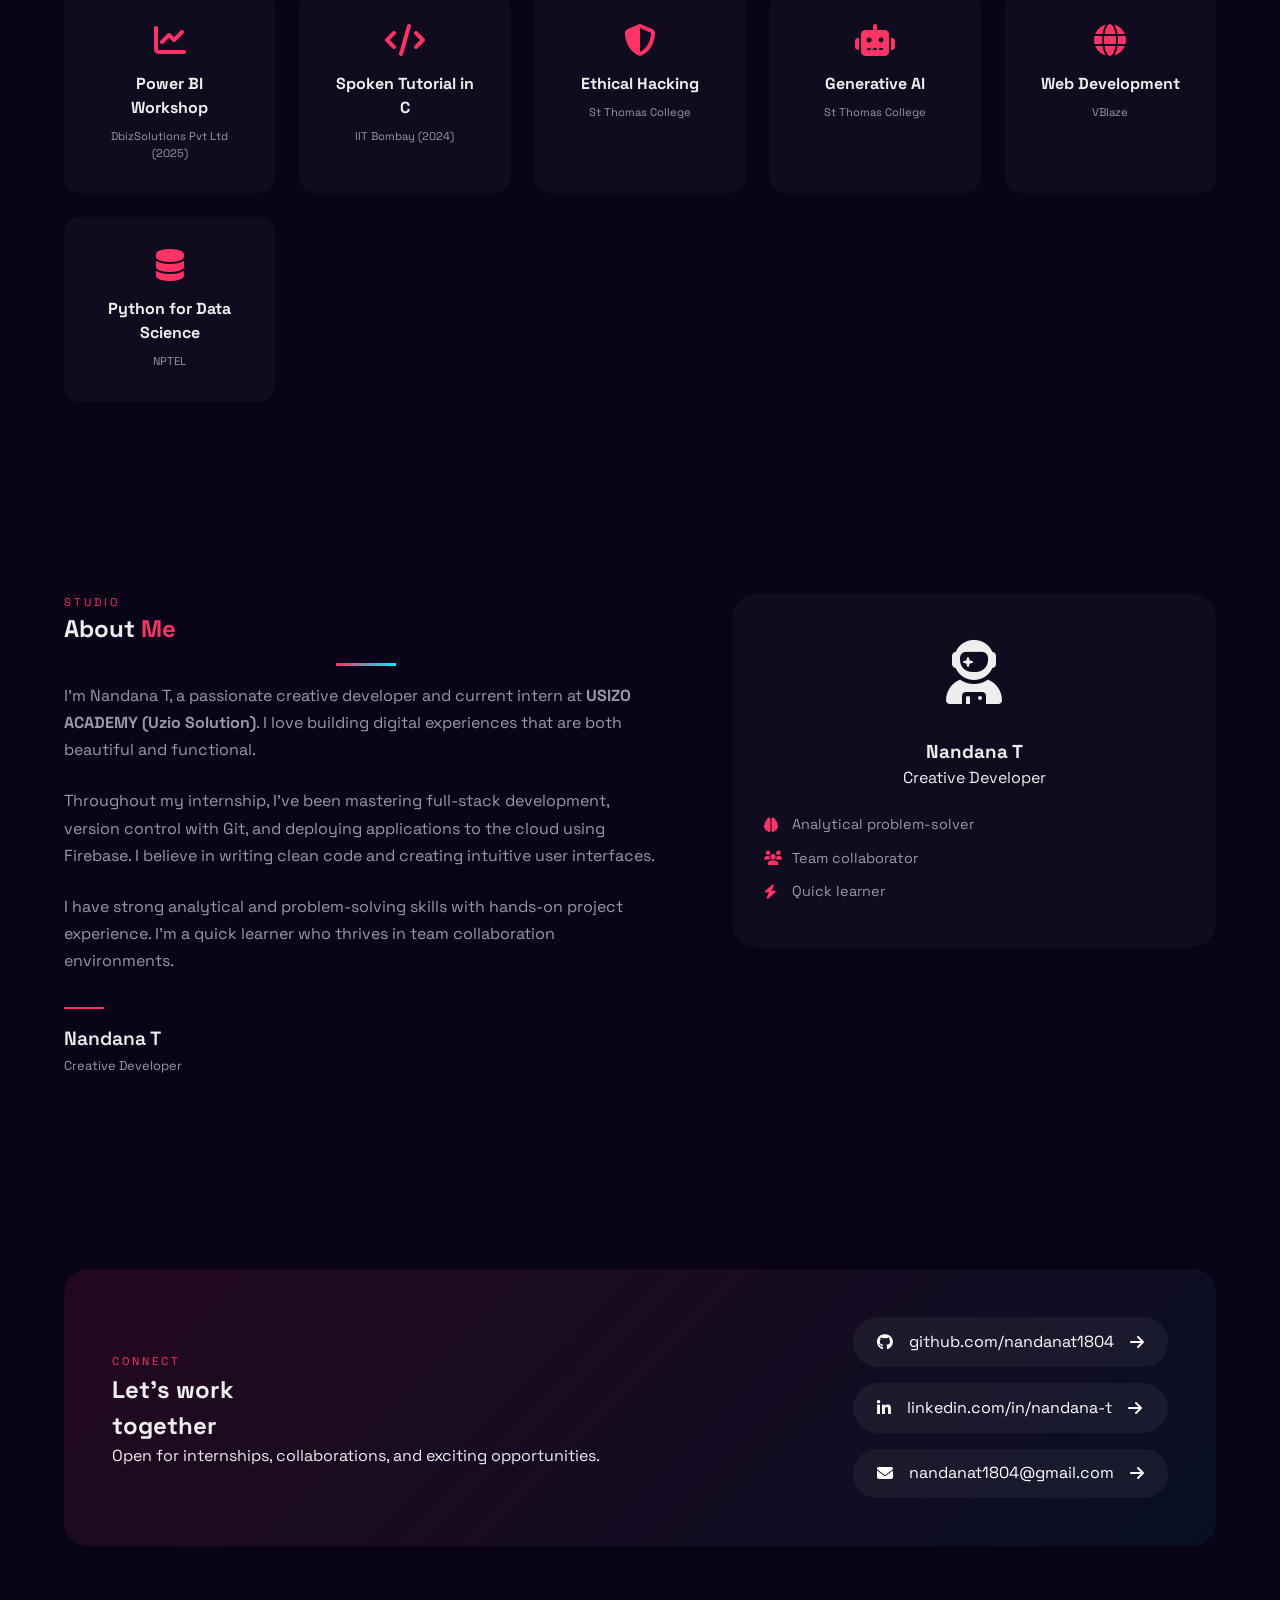
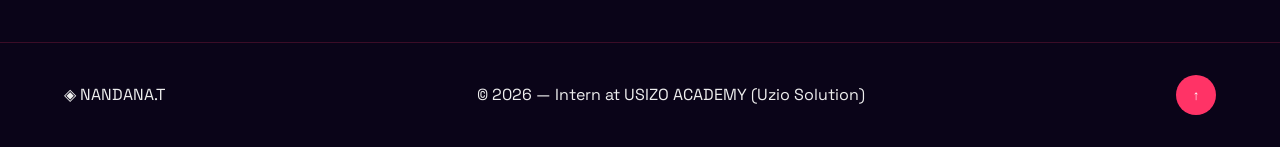
==== commit 7c49453e: "Update portfolio: New unique design with pink/cyan theme, animations, and timeline layout" ====
--- a/my-portfolio/public/index.html
+++ b/my-portfolio/public/index.html
@@ -3,691 +3,256 @@
 <head>
     <meta charset="UTF-8">
     <meta name="viewport" content="width=device-width, initial-scale=1.0">
-    <title>Nandana T | Internship Portfolio</title>
+    <title>Nandana T | Creative Technologist</title>
     
-    <!-- Google Fonts - Editorial Style -->
-    <link href="https://fonts.googleapis.com/css2?family=Inter:opsz,wght@14..32,300;14..32,400;14..32,500;14..32,600&family=Cormorant+Garamond:wght@400;500;600;700&display=swap" rel="stylesheet">
-    
-    <!-- AOS Animation Library -->
+    <link href="https://fonts.googleapis.com/css2?family=Space+Grotesk:wght@300;400;500;600;700&display=swap" rel="stylesheet">
     <link href="https://unpkg.com/aos@2.3.1/dist/aos.css" rel="stylesheet">
-    
-    <style>
-        * {
-            margin: 0;
-            padding: 0;
-            box-sizing: border-box;
-        }
-
-        body {
-            font-family: 'Inter', sans-serif;
-            background-color: #ffffff;
-            color: #1a1a1a;
-            line-height: 1.5;
-            scroll-behavior: smooth;
-        }
-
-        /* Editorial Typography */
-        h1, h2, h3, .serif {
-            font-family: 'Cormorant Garamond', serif;
-            font-weight: 500;
-            letter-spacing: -0.02em;
-        }
-
-        /* Navigation */
-        .navbar {
-            position: fixed;
-            top: 0;
-            left: 0;
-            right: 0;
-            padding: 2rem 5%;
-            display: flex;
-            justify-content: space-between;
-            align-items: center;
-            background: rgba(255, 255, 255, 0.95);
-            backdrop-filter: blur(10px);
-            z-index: 1000;
-            border-bottom: 1px solid rgba(0,0,0,0.05);
-        }
-
-        .logo {
-            font-family: 'Cormorant Garamond', serif;
-            font-size: 1.5rem;
-            font-weight: 600;
-            text-decoration: none;
-            color: #1a1a1a;
-            letter-spacing: -0.02em;
-        }
-
-        .nav-links {
-            display: flex;
-            gap: 2.5rem;
-        }
-
-        .nav-links a {
-            text-decoration: none;
-            color: #1a1a1a;
-            font-size: 0.9rem;
-            font-weight: 400;
-            transition: opacity 0.3s ease;
-        }
-
-        .nav-links a:hover {
-            opacity: 0.6;
-        }
-
-        /* Main Container */
-        .container {
-            max-width: 1400px;
-            margin: 0 auto;
-            padding: 0 5%;
-        }
-
-        /* Hero Section */
-        .hero {
-            min-height: 100vh;
-            display: flex;
-            align-items: center;
-            padding: 8rem 0 4rem 0;
-        }
-
-        .hero-content {
-            max-width: 800px;
-        }
-
-        .hero-badge {
-            font-size: 0.85rem;
-            text-transform: uppercase;
-            letter-spacing: 0.1em;
-            color: #667eea;
-            margin-bottom: 1.5rem;
-            font-weight: 500;
-        }
-
-        .hero h1 {
-            font-size: clamp(3rem, 8vw, 5.5rem);
-            line-height: 1.1;
-            margin-bottom: 1.5rem;
-            font-weight: 600;
-        }
-
-        .hero-description {
-            font-size: 1.2rem;
-            line-height: 1.6;
-            color: #555;
-            max-width: 600px;
-            margin-bottom: 2rem;
-        }
-
-        /* Skills Section */
-        .skills-section {
-            padding: 2rem 0 2rem 0;
-        }
-
-        .skills-grid {
-            display: flex;
-            flex-wrap: wrap;
-            gap: 0.8rem;
-        }
-
-        .skill-tag {
-            background: #f5f5f5;
-            padding: 0.5rem 1.2rem;
-            border-radius: 30px;
-            font-size: 0.85rem;
-            color: #333;
-            transition: all 0.3s ease;
-        }
-
-        .skill-tag:hover {
-            background: #667eea;
-            color: white;
-            transform: translateY(-2px);
-        }
-
-        /* Section Titles */
-        .section-title {
-            font-size: 2.5rem;
-            margin-bottom: 3rem;
-            font-weight: 500;
-            position: relative;
-            display: inline-block;
-        }
-
-        .section-title:after {
-            content: '';
-            position: absolute;
-            bottom: -10px;
-            left: 0;
-            width: 60px;
-            height: 3px;
-            background: #667eea;
-        }
-
-        .text-center {
-            text-align: center;
-        }
-
-        .text-center:after {
-            left: 50%;
-            transform: translateX(-50%);
-        }
-
-        /* Project Grid */
-        .projects-section {
-            padding: 6rem 0;
-        }
-
-        .project-grid {
-            display: grid;
-            grid-template-columns: repeat(auto-fill, minmax(350px, 1fr));
-            gap: 3rem;
-        }
-
-        .project-card {
-            cursor: pointer;
-            transition: transform 0.4s ease, box-shadow 0.4s ease;
-        }
-
-        .project-card:hover {
-            transform: translateY(-10px);
-        }
-
-        .project-image {
-            width: 100%;
-            aspect-ratio: 4/3;
-            background: #f5f5f5;
-            margin-bottom: 1.5rem;
-            overflow: hidden;
-            border-radius: 8px;
-        }
-
-        .project-image img {
-            width: 100%;
-            height: 100%;
-            object-fit: cover;
-            transition: transform 0.5s ease;
-        }
-
-        .project-card:hover .project-image img {
-            transform: scale(1.05);
-        }
-
-        .project-category {
-            font-size: 0.8rem;
-            text-transform: uppercase;
-            letter-spacing: 0.05em;
-            color: #667eea;
-            margin-bottom: 0.5rem;
-            font-weight: 500;
-        }
-
-        .project-title {
-            font-family: 'Cormorant Garamond', serif;
-            font-size: 1.8rem;
-            font-weight: 500;
-            margin-bottom: 0.5rem;
-        }
-
-        .project-description {
-            color: #666;
-            font-size: 0.9rem;
-            line-height: 1.5;
-        }
-
-        /* Internship Section - Uzio Solution */
-        .internship-section {
-            padding: 6rem 0;
-            background: #fafafa;
-            margin: 2rem 0;
-        }
-
-        .internship-header {
-            text-align: center;
-            margin-bottom: 3rem;
-        }
-
-        .company-name {
-            font-size: 1.2rem;
-            color: #667eea;
-            letter-spacing: 0.1em;
-            text-transform: uppercase;
-            margin-bottom: 0.5rem;
-        }
-
-        .internship-grid {
-            display: grid;
-            grid-template-columns: repeat(auto-fit, minmax(300px, 1fr));
-            gap: 2rem;
-        }
-
-        .internship-card {
-            background: white;
-            padding: 2rem;
-            border-radius: 12px;
-            box-shadow: 0 5px 20px rgba(0,0,0,0.05);
-            transition: transform 0.3s ease;
-        }
-
-        .internship-card:hover {
-            transform: translateY(-5px);
-            box-shadow: 0 10px 30px rgba(0,0,0,0.1);
-        }
-
-        .internship-day {
-            font-size: 0.8rem;
-            text-transform: uppercase;
-            letter-spacing: 0.1em;
-            color: #667eea;
-            margin-bottom: 1rem;
-            font-weight: 600;
-        }
-
-        .internship-title {
-            font-family: 'Cormorant Garamond', serif;
-            font-size: 1.5rem;
-            margin-bottom: 1rem;
-        }
-
-        /* Certifications Section */
-        .certifications-section {
-            padding: 6rem 0;
-            background: #ffffff;
-        }
-
-        .certs-grid {
-            display: grid;
-            grid-template-columns: repeat(auto-fit, minmax(250px, 1fr));
-            gap: 1.5rem;
-        }
-
-        .cert-card {
-            background: #fafafa;
-            padding: 1.5rem;
-            border-radius: 8px;
-            text-align: center;
-            transition: all 0.3s ease;
-        }
-
-        .cert-card:hover {
-            background: #667eea;
-            color: white;
-            transform: translateY(-3px);
-        }
-
-        .cert-card:hover .cert-issuer {
-            color: rgba(255,255,255,0.8);
-        }
-
-        .cert-name {
-            font-weight: 600;
-            margin-bottom: 0.5rem;
-        }
-
-        .cert-issuer {
-            font-size: 0.85rem;
-            color: #888;
-        }
-
-        /* About Section */
-        .about-section {
-            padding: 6rem 0;
-            background: #ffffff;
-        }
-
-        .about-grid {
-            display: grid;
-            grid-template-columns: 1fr 1fr;
-            gap: 4rem;
-            align-items: start;
-        }
-
-        .about-title {
-            font-size: 2.5rem;
-            font-weight: 500;
-            margin-bottom: 1.5rem;
-        }
-
-        .about-text {
-            font-size: 1.1rem;
-            line-height: 1.7;
-            color: #555;
-        }
-
-        .about-text p {
-            margin-bottom: 1.5rem;
-        }
-
-        .info-list {
-            list-style: none;
-            margin-top: 1rem;
-        }
-
-        .info-list li {
-            margin-bottom: 0.8rem;
-            display: flex;
-            align-items: center;
-            gap: 0.5rem;
-        }
-
-        .info-list li:before {
-            content: "→";
-            color: #667eea;
-        }
-
-        /* Footer */
-        .footer {
-            padding: 4rem 0;
-            border-top: 1px solid #eee;
-            text-align: center;
-            background: #fafafa;
-        }
-
-        .social-links {
-            display: flex;
-            justify-content: center;
-            gap: 2rem;
-            margin-bottom: 2rem;
-        }
-
-        .social-links a {
-            text-decoration: none;
-            color: #1a1a1a;
-            font-size: 0.9rem;
-            transition: color 0.3s ease;
-        }
-
-        .social-links a:hover {
-            color: #667eea;
-        }
-
-        .copyright {
-            color: #999;
-            font-size: 0.85rem;
-        }
-
-        /* Responsive */
-        @media (max-width: 768px) {
-            .navbar {
-                padding: 1.5rem 5%;
-            }
-            
-            .nav-links {
-                gap: 1.5rem;
-            }
-            
-            .project-grid {
-                grid-template-columns: 1fr;
-                gap: 2rem;
-            }
-            
-            .about-grid {
-                grid-template-columns: 1fr;
-                gap: 2rem;
-            }
-            
-            .hero {
-                padding: 6rem 0 3rem 0;
-            }
-
-            .internship-grid {
-                grid-template-columns: 1fr;
-            }
-        }
-
-        .placeholder-img {
-            background: linear-gradient(135deg, #667eea 0%, #764ba2 100%);
-            display: flex;
-            align-items: center;
-            justify-content: center;
-            color: white;
-            font-size: 0.9rem;
-            border-radius: 12px;
-        }
-
-        .resume-btn {
-            display: inline-block;
-            margin-top: 1.5rem;
-            padding: 0.8rem 2rem;
-            background: #1a1a1a;
-            color: white;
-            text-decoration: none;
-            border-radius: 40px;
-            font-size: 0.9rem;
-            transition: all 0.3s ease;
-            border: none;
-            cursor: pointer;
-        }
-
-        .resume-btn:hover {
-            background: #667eea;
-            transform: translateY(-2px);
-        }
-    </style>
+    <link rel="stylesheet" href="https://cdnjs.cloudflare.com/ajax/libs/font-awesome/6.5.1/css/all.min.css">
+    <link rel="stylesheet" href="style.css">
 </head>
 <body>
 
+    <div class="noise"></div>
+
     <!-- Navigation -->
     <nav class="navbar">
-        <a href="#" class="logo">Nandana T</a>
-        <div class="nav-links">
-            <a href="#work">Work</a>
-            <a href="#internship">Internship</a>
-            <a href="#certifications">Certifications</a>
-            <a href="#about">About</a>
-            <a href="#contact">Contact</a>
+        <div class="nav-container">
+            <a href="#" class="logo">
+                <span class="logo-mark">◈</span>
+                <span>NANDANA<span class="accent">.</span>T</span>
+            </a>
+            <div class="nav-links">
+                <a href="#work">Work</a>
+                <a href="#internship">Journey</a>
+                <a href="#certifications">Creds</a>
+                <a href="#about">Studio</a>
+                <a href="#contact" class="nav-btn">Connect →</a>
+            </div>
+            <button class="mobile-btn">☰</button>
         </div>
     </nav>
 
-    <!-- Hero Section -->
+    <!-- Hero -->
     <section class="hero">
-        <div class="container">
-            <div class="hero-content" data-aos="fade-up">
-                <div class="hero-badge">Intern at USIZO ACADEMY</div>
-                <h1>Nandana T<br>Creative Developer</h1>
-                <p class="hero-description">Building digital experiences through code and design. Currently interning at USIZO ACADEMY (Uzio Solution), mastering full-stack development, cloud technologies, and modern web frameworks.</p>
-                <div class="skills-section">
-                    <div class="skills-grid">
-                        <span class="skill-tag">HTML/CSS</span>
-                        <span class="skill-tag">JavaScript</span>
-                        <span class="skill-tag">Python</span>
-                        <span class="skill-tag">Git & GitHub</span>
-                        <span class="skill-tag">Firebase</span>
-                        <span class="skill-tag">MySQL</span>
-                        <span class="skill-tag">Power BI</span>
-                        <span class="skill-tag">UI/UX Design</span>
-                    </div>
-                </div>
-                <a href="#" class="resume-btn" data-aos="fade-up" data-aos-delay="100">View Resume →</a>
-            </div>
-        </div>
-    </section>
-
-    <!-- Projects Section -->
-    <section id="work" class="projects-section">
-        <div class="container">
-            <h2 class="section-title" data-aos="fade-up">Featured Projects</h2>
-            <div class="project-grid">
-                
-                <!-- Project 1 - Git Setup -->
-                <div class="project-card" data-aos="fade-up" data-aos-delay="0">
-                    <div class="project-image">
-                        <div class="placeholder-img" style="width:100%;height:100%;background:linear-gradient(135deg, #667eea 0%, #764ba2 100%);display:flex;align-items:center;justify-content:center;color:white;">
-                            Git Workflow
-                        </div>
-                    </div>
-                    <div class="project-category">Version Control</div>
-                    <h3 class="project-title">Git & GitHub Setup</h3>
-                    <p class="project-description">Configured local Git credentials, created repositories, and mastered branching strategies for collaborative development at USIZO ACADEMY.</p>
-                </div>
-
-                <!-- Project 2 - Webpage Hosting -->
-                <div class="project-card" data-aos="fade-up" data-aos-delay="100">
-                    <div class="project-image">
-                        <div class="placeholder-img" style="width:100%;height:100%;background:linear-gradient(135deg, #f093fb 0%, #f5576c 100%);display:flex;align-items:center;justify-content:center;color:white;">
-                            Web Hosting
-                        </div>
-                    </div>
-                    <div class="project-category">Deployment</div>
-                    <h3 class="project-title">Firebase Hosting</h3>
-                    <p class="project-description">Deployed static websites to Firebase Hosting, configured custom domains, and implemented CI/CD workflows for seamless deployment.</p>
-                </div>
-
-                <!-- Project 3 - Portfolio -->
-                <div class="project-card" data-aos="fade-up" data-aos-delay="200">
-                    <div class="project-image">
-                        <div class="placeholder-img" style="width:100%;height:100%;background:linear-gradient(135deg, #4facfe 0%, #00f2fe 100%);display:flex;align-items:center;justify-content:center;color:white;">
-                            Portfolio Design
-                        </div>
-                    </div>
-                    <div class="project-category">Web Design</div>
-                    <h3 class="project-title">Editorial Portfolio</h3>
-                    <p class="project-description">Designed and developed a responsive editorial-style portfolio with smooth animations, modern aesthetics, and integrated resume information.</p>
-                </div>
-            </div>
-        </div>
-    </section>
-
-    <!-- Internship Journey Section - Uzio Solution -->
-    <section id="internship" class="internship-section">
-        <div class="container">
-            <div class="internship-header">
-                <div class="company-name" data-aos="fade-up">USIZO ACADEMY</div>
-                <h2 class="section-title text-center" data-aos="fade-up">Internship Journey</h2>
-                <p data-aos="fade-up" style="color: #666; max-width: 600px; margin: 1rem auto 0;">Uzio Solution - Building skills for the future</p>
-            </div>
-            <div class="internship-grid">
-                <div class="internship-card" data-aos="fade-up" data-aos-delay="0">
-                    <div class="internship-day">Week 1-2</div>
-                    <h3 class="internship-title">Git & Version Control</h3>
-                    <p>Mastered Git workflows, repository management, and collaborative development practices using GitHub at USIZO ACADEMY.</p>
-                </div>
-                <div class="internship-card" data-aos="fade-up" data-aos-delay="100">
-                    <div class="internship-day">Week 3-4</div>
-                    <h3 class="internship-title">Web Development</h3>
-                    <p>Built responsive websites using HTML5, CSS3, and modern JavaScript frameworks. Focused on UI/UX best practices.</p>
-                </div>
-                <div class="internship-card" data-aos="fade-up" data-aos-delay="200">
-                    <div class="internship-day">Week 5-6</div>
-                    <h3 class="internship-title">Firebase & Deployment</h3>
-                    <p>Deployed applications to Firebase Hosting, integrated backend services, and learned cloud infrastructure management.</p>
-                </div>
-                <div class="internship-card" data-aos="fade-up" data-aos-delay="300">
-                    <div class="internship-day">Week 7-8</div>
-                    <h3 class="internship-title">Full-Stack Project</h3>
-                    <p>Developing a comprehensive full-stack application combining all learned skills from the USIZO ACADEMY internship program.</p>
-                </div>
-            </div>
-        </div>
-    </section>
-
-    <!-- Certifications Section - From Resume -->
-    <section id="certifications" class="certifications-section">
-        <div class="container">
-            <h2 class="section-title" data-aos="fade-up">Certifications & Workshops</h2>
+        <div class="hero-bg">
+            <div class="orb orb-1"></div>
+            <div class="orb orb-2"></div>
+            <div class="orb orb-3"></div>
+        </div>
+        
+        <div class="hero-grid">
+            <div class="hero-main" data-aos="fade-right">
+                <div class="status">
+                    <span class="live-dot"></span>
+                    Open for internships
+                </div>
+                <h1>
+                    <span class="hero-small">I'm</span>
+                    <span class="hero-name">Nandana T</span>
+                    <span class="hero-role">Creative <span class="accent">Developer</span></span>
+                </h1>
+                <div class="line"></div>
+                <p>Building digital experiences through code and design. Currently interning at <span class="highlight">USIZO ACADEMY (Uzio Solution)</span>, mastering full-stack development and modern web frameworks.</p>
+                <div class="hero-buttons">
+                    <a href="#work" class="btn-primary">Explore Work →</a>
+                    <a href="#contact" class="btn-outline">Let's Talk ✦</a>
+                </div>
+            </div>
+            <div class="hero-stats" data-aos="fade-left">
+                <div class="stat">
+                    <div class="stat-num">8</div>
+                    <div class="stat-label">Weeks<br>Intensive</div>
+                </div>
+                <div class="stat">
+                    <div class="stat-num">6+</div>
+                    <div class="stat-label">Tech<br>Stacks</div>
+                </div>
+                <div class="stat">
+                    <div class="stat-num">100%</div>
+                    <div class="stat-label">Passion<br>Driven</div>
+                </div>
+            </div>
+        </div>
+        
+        <div class="marquee">
+            <div class="marquee-track">
+                <span>✦ HTML/CSS</span> <span>✦ JavaScript</span> <span>✦ Python</span>
+                <span>✦ Git & GitHub</span> <span>✦ Firebase</span> <span>✦ MySQL</span>
+                <span>✦ Power BI</span> <span>✦ UI/UX</span>
+                <span>✦ HTML/CSS</span> <span>✦ JavaScript</span> <span>✦ Python</span>
+                <span>✦ Git & GitHub</span> <span>✦ Firebase</span> <span>✦ MySQL</span>
+                <span>✦ Power BI</span> <span>✦ UI/UX</span>
+            </div>
+        </div>
+    </section>
+
+    <!-- Projects -->
+    <section id="work" class="projects">
+        <div class="container">
+            <div class="section-header" data-aos="fade-up">
+                <span class="tag">PORTFOLIO</span>
+                <h2>Featured <span class="accent">Projects</span></h2>
+                <div class="header-line"></div>
+            </div>
+            <div class="projects-grid">
+                <div class="project" data-aos="fade-up">
+                    <div class="project-icon"><i class="fab fa-git-alt"></i></div>
+                    <div class="project-num">01</div>
+                    <h3>Git & GitHub<br>Setup</h3>
+                    <p>Configured local Git credentials, created repositories, and mastered branching strategies for collaborative development at USIZO ACADEMY.</p>
+                    <div class="project-tags"><span>Git</span><span>GitHub</span><span>CLI</span></div>
+                    <div class="project-link">Case Study <i class="fas fa-arrow-right"></i></div>
+                </div>
+                <div class="project" data-aos="fade-up" data-aos-delay="100">
+                    <div class="project-icon"><i class="fas fa-fire"></i></div>
+                    <div class="project-num">02</div>
+                    <h3>Firebase<br>Hosting</h3>
+                    <p>Deployed static websites to Firebase Hosting, configured custom domains, and implemented CI/CD workflows for seamless deployment.</p>
+                    <div class="project-tags"><span>Firebase</span><span>Hosting</span><span>CLI</span></div>
+                    <div class="project-link">Case Study <i class="fas fa-arrow-right"></i></div>
+                </div>
+                <div class="project" data-aos="fade-up" data-aos-delay="200">
+                    <div class="project-icon"><i class="fas fa-palette"></i></div>
+                    <div class="project-num">03</div>
+                    <h3>Editorial<br>Portfolio</h3>
+                    <p>Designed and developed a responsive editorial-style portfolio with smooth animations, modern aesthetics, and integrated resume information.</p>
+                    <div class="project-tags"><span>HTML/CSS</span><span>JS</span><span>Responsive</span></div>
+                    <div class="project-link">Case Study <i class="fas fa-arrow-right"></i></div>
+                </div>
+            </div>
+        </div>
+    </section>
+
+    <!-- Internship Timeline -->
+    <section id="internship" class="timeline-section">
+        <div class="container">
+            <div class="section-header" data-aos="fade-up">
+                <span class="tag">JOURNEY</span>
+                <h2>Internship <span class="accent">Timeline</span></h2>
+                <div class="header-line"></div>
+                <p class="sub">USIZO ACADEMY (Uzio Solution) — Building skills for the future</p>
+            </div>
+            <div class="timeline">
+                <div class="timeline-item" data-aos="fade-up">
+                    <div class="timeline-dot"></div>
+                    <div class="timeline-content">
+                        <div class="week">Week 1-2</div>
+                        <h3>Git & Version Control</h3>
+                        <p>Mastered Git workflows, repository management, and collaborative development practices using GitHub at USIZO ACADEMY.</p>
+                    </div>
+                </div>
+                <div class="timeline-item" data-aos="fade-up" data-aos-delay="100">
+                    <div class="timeline-dot"></div>
+                    <div class="timeline-content">
+                        <div class="week">Week 3-4</div>
+                        <h3>Web Development</h3>
+                        <p>Built responsive websites using HTML5, CSS3, and modern JavaScript frameworks. Focused on UI/UX best practices.</p>
+                    </div>
+                </div>
+                <div class="timeline-item" data-aos="fade-up" data-aos-delay="200">
+                    <div class="timeline-dot"></div>
+                    <div class="timeline-content">
+                        <div class="week">Week 5-6</div>
+                        <h3>Firebase & Deployment</h3>
+                        <p>Deployed applications to Firebase Hosting, integrated backend services, and learned cloud infrastructure management.</p>
+                    </div>
+                </div>
+                <div class="timeline-item" data-aos="fade-up" data-aos-delay="300">
+                    <div class="timeline-dot"></div>
+                    <div class="timeline-content">
+                        <div class="week">Week 7-8</div>
+                        <h3>Full-Stack Project</h3>
+                        <p>Developing a comprehensive full-stack application combining all learned skills from the USIZO ACADEMY internship program.</p>
+                    </div>
+                </div>
+            </div>
+        </div>
+    </section>
+
+    <!-- Certifications -->
+    <section id="certifications" class="certs">
+        <div class="container">
+            <div class="section-header" data-aos="fade-up">
+                <span class="tag">ACHIEVEMENTS</span>
+                <h2>Certifications & <span class="accent">Workshops</span></h2>
+                <div class="header-line"></div>
+            </div>
             <div class="certs-grid">
-                <div class="cert-card" data-aos="fade-up" data-aos-delay="0">
-                    <div class="cert-name">Python for Data Science</div>
-                    <div class="cert-issuer">NPTEL</div>
-                </div>
-                <div class="cert-card" data-aos="fade-up" data-aos-delay="50">
-                    <div class="cert-name">Power BI Workshop</div>
-                    <div class="cert-issuer">DbizSolutions Pvt Ltd (2025)</div>
-                </div>
-                <div class="cert-card" data-aos="fade-up" data-aos-delay="100">
-                    <div class="cert-name">Spoken Tutorial in C</div>
-                    <div class="cert-issuer">IIT Bombay (2024)</div>
-                </div>
-                <div class="cert-card" data-aos="fade-up" data-aos-delay="150">
-                    <div class="cert-name">Ethical Hacking Workshop</div>
-                    <div class="cert-issuer">St Thomas College</div>
-                </div>
-                <div class="cert-card" data-aos="fade-up" data-aos-delay="200">
-                    <div class="cert-name">Generative AI Workshop</div>
-                    <div class="cert-issuer">St Thomas College</div>
-                </div>
-                <div class="cert-card" data-aos="fade-up" data-aos-delay="250">
-                    <div class="cert-name">Web Development Workshop</div>
-                    <div class="cert-issuer">VBlaze</div>
-                </div>
-            </div>
-        </div>
-    </section>
-
-    <!-- About Section - Updated from Resume -->
-    <section id="about" class="about-section">
+                <div class="cert" data-aos="zoom-in"><i class="fas fa-chart-line"></i><h4>Power BI Workshop</h4><p>DbizSolutions Pvt Ltd (2025)</p></div>
+                <div class="cert" data-aos="zoom-in" data-aos-delay="50"><i class="fas fa-code"></i><h4>Spoken Tutorial in C</h4><p>IIT Bombay (2024)</p></div>
+                <div class="cert" data-aos="zoom-in" data-aos-delay="100"><i class="fas fa-shield-alt"></i><h4>Ethical Hacking</h4><p>St Thomas College</p></div>
+                <div class="cert" data-aos="zoom-in" data-aos-delay="150"><i class="fas fa-robot"></i><h4>Generative AI</h4><p>St Thomas College</p></div>
+                <div class="cert" data-aos="zoom-in" data-aos-delay="200"><i class="fas fa-globe"></i><h4>Web Development</h4><p>VBlaze</p></div>
+                <div class="cert" data-aos="zoom-in" data-aos-delay="250"><i class="fas fa-database"></i><h4>Python for Data Science</h4><p>NPTEL</p></div>
+            </div>
+        </div>
+    </section>
+
+    <!-- About -->
+    <section id="about" class="about">
         <div class="container">
             <div class="about-grid">
-                <div data-aos="fade-up">
-                    <h2 class="about-title">About Me</h2>
+                <div data-aos="fade-right">
+                    <div class="tag">STUDIO</div>
+                    <h2>About <span class="accent">Me</span></h2>
+                    <div class="header-line"></div>
                     <div class="about-text">
                         <p>I'm Nandana T, a passionate creative developer and current intern at <strong>USIZO ACADEMY (Uzio Solution)</strong>. I love building digital experiences that are both beautiful and functional.</p>
                         <p>Throughout my internship, I've been mastering full-stack development, version control with Git, and deploying applications to the cloud using Firebase. I believe in writing clean code and creating intuitive user interfaces.</p>
                         <p>I have strong analytical and problem-solving skills with hands-on project experience. I'm a quick learner who thrives in team collaboration environments.</p>
-                        <p>I'm currently available for internship opportunities and collaborations. Let's create something amazing together!</p>
-                    </div>
-                </div>
-                <div data-aos="fade-up" data-aos-delay="100">
-                    <div class="placeholder-img" style="width:100%;aspect-ratio:1/1;background:#f0f0f0;display:flex;align-items:center;justify-content:center;color:#999;border-radius:12px;flex-direction:column;gap:1rem;">
-                        <div style="font-size: 4rem;">👩‍💻</div>
-                        <div>Nandana T</div>
-                        <div style="font-size: 0.8rem;">Creative Developer</div>
-                    </div>
-                    <ul class="info-list">
-                        <li>Strong analytical and problem-solving skills</li>
-                        <li>Team collaboration and communication abilities</li>
-                        <li>Quick learner with hands-on project experience</li>
-                    </ul>
-                </div>
-            </div>
-        </div>
-    </section>
-
-    <!-- Footer -->
-    <footer id="contact" class="footer">
-        <div class="container">
-            <div class="social-links">
-                <a href="https://github.com/nandanat1804">GitHub</a>
-                <a href="#">LinkedIn</a>
-                <a href="#">Portfolio</a>
-                <a href="mailto:nandana.t@example.com">Email</a>
-            </div>
-            <div class="copyright">
-                © 2026 Nandana T — Intern at USIZO ACADEMY (Uzio Solution)
+                    </div>
+                    <div class="signature">
+                        <div class="sign-line"></div>
+                        <span>Nandana T</span>
+                        <small>Creative Developer</small>
+                    </div>
+                </div>
+                <div data-aos="fade-left">
+                    <div class="about-card">
+                        <div class="card-glow"></div>
+                        <div class="avatar"><i class="fas fa-user-astronaut"></i></div>
+                        <h3>Nandana T</h3>
+                        <p>Creative Developer</p>
+                        <ul>
+                            <li><i class="fas fa-brain"></i> Analytical problem-solver</li>
+                            <li><i class="fas fa-users"></i> Team collaborator</li>
+                            <li><i class="fas fa-bolt"></i> Quick learner</li>
+                        </ul>
+                    </div>
+                </div>
+            </div>
+        </div>
+    </section>
+
+    <!-- Contact -->
+    <section id="contact" class="contact">
+        <div class="container">
+            <div class="contact-wrap" data-aos="fade-up">
+                <div>
+                    <span class="tag">CONNECT</span>
+                    <h2>Let's work<br>together</h2>
+                    <p>Open for internships, collaborations, and exciting opportunities.</p>
+                </div>
+                <div class="contact-links">
+                    <a href="https://github.com/nandanat1804"><i class="fab fa-github"></i> github.com/nandanat1804 <i class="fas fa-arrow-right"></i></a>
+                    <a href="#"><i class="fab fa-linkedin-in"></i> linkedin.com/in/nandana-t <i class="fas fa-arrow-right"></i></a>
+                    <a href="mailto:nandanat1804@gmail.com"><i class="fas fa-envelope"></i> nandanat1804@gmail.com <i class="fas fa-arrow-right"></i></a>
+                </div>
+            </div>
+        </div>
+    </section>
+
+    <footer>
+        <div class="container">
+            <div class="footer-content">
+                <div>◈ NANDANA.T</div>
+                <div>© 2026 — Intern at USIZO ACADEMY (Uzio Solution)</div>
+                <button id="backToTop">↑</button>
             </div>
         </div>
     </footer>
 
-    <!-- Scripts -->
     <script src="https://unpkg.com/aos@2.3.1/dist/aos.js"></script>
-    <script>
-        // Initialize AOS animations
-        AOS.init({
-            duration: 800,
-            once: true,
-            offset: 100
-        });
-
-        // Smooth scroll for navigation links
-        document.querySelectorAll('a[href^="#"]').forEach(anchor => {
-            anchor.addEventListener('click', function (e) {
-                e.preventDefault();
-                const target = document.querySelector(this.getAttribute('href'));
-                if (target) {
-                    target.scrollIntoView({
-                        behavior: 'smooth',
-                        block: 'start'
-                    });
-                }
-            });
-        });
-
-        // Add click handlers for project cards
-        const cards = document.querySelectorAll('.project-card');
-        cards.forEach(card => {
-            card.addEventListener('click', () => {
-                console.log('Project clicked - Add your project link here');
-            });
-        });
-    </script>
+    <script src="script.js"></script>
 </body>
 </html>
--- a/my-portfolio/public/style.css
+++ b/my-portfolio/public/style.css
@@ -0,0 +1,372 @@
+:root {
+    --primary: #FF3366;
+    --secondary: #1A0A2E;
+    --accent: #00F0FF;
+    --gold: #FFD700;
+    --text: #EEEEEE;
+    --text-dim: #9999AA;
+    --bg: #0A0418;
+}
+
+* {
+    margin: 0;
+    padding: 0;
+    box-sizing: border-box;
+}
+
+body {
+    font-family: 'Space Grotesk', sans-serif;
+    background: var(--bg);
+    color: var(--text);
+    line-height: 1.5;
+    overflow-x: hidden;
+}
+
+.noise {
+    position: fixed;
+    top: 0;
+    left: 0;
+    width: 100%;
+    height: 100%;
+    background: repeating-radial-gradient(circle at 20% 30%, rgba(0,0,0,0.05) 0px, rgba(0,0,0,0.05) 2px, transparent 2px, transparent 4px);
+    pointer-events: none;
+    z-index: 1000;
+}
+
+/* Navigation */
+.navbar {
+    position: fixed;
+    top: 0;
+    left: 0;
+    right: 0;
+    padding: 1.5rem 5%;
+    background: rgba(10, 4, 24, 0.9);
+    backdrop-filter: blur(12px);
+    z-index: 100;
+    border-bottom: 1px solid rgba(255, 51, 102, 0.2);
+}
+
+.nav-container {
+    max-width: 1400px;
+    margin: 0 auto;
+    display: flex;
+    justify-content: space-between;
+    align-items: center;
+}
+
+.logo {
+    display: flex;
+    align-items: center;
+    gap: 0.5rem;
+    font-size: 1.3rem;
+    font-weight: 600;
+    text-decoration: none;
+    color: white;
+}
+
+.logo-mark {
+    font-size: 1.5rem;
+    color: var(--primary);
+}
+
+.accent { color: var(--primary); }
+
+.nav-links {
+    display: flex;
+    gap: 2rem;
+    align-items: center;
+}
+
+.nav-links a {
+    text-decoration: none;
+    color: var(--text);
+    font-size: 0.9rem;
+    transition: color 0.3s;
+}
+
+.nav-links a:hover { color: var(--primary); }
+
+.nav-btn {
+    background: var(--primary);
+    padding: 0.5rem 1.2rem;
+    border-radius: 30px;
+    color: white !important;
+}
+
+.mobile-btn { display: none; background: none; border: none; color: white; font-size: 1.5rem; cursor: pointer; }
+
+/* Hero */
+.hero {
+    min-height: 100vh;
+    position: relative;
+    overflow: hidden;
+}
+
+.hero-bg {
+    position: absolute;
+    inset: 0;
+    z-index: 0;
+}
+
+.orb {
+    position: absolute;
+    border-radius: 50%;
+    filter: blur(80px);
+    opacity: 0.4;
+}
+
+.orb-1 { width: 400px; height: 400px; background: var(--primary); top: -150px; left: -150px; animation: float 20s infinite; }
+.orb-2 { width: 350px; height: 350px; background: var(--accent); bottom: -100px; right: -100px; animation: float 15s infinite reverse; }
+.orb-3 { width: 250px; height: 250px; background: var(--gold); top: 50%; left: 50%; animation: pulse 10s infinite; }
+
+@keyframes float {
+    0%,100% { transform: translate(0,0); }
+    50% { transform: translate(50px, 30px); }
+}
+@keyframes pulse {
+    0%,100% { opacity: 0.2; transform: translate(-50%,-50%) scale(1); }
+    50% { opacity: 0.5; transform: translate(-50%,-50%) scale(1.2); }
+}
+
+.hero-grid {
+    max-width: 1400px;
+    margin: 0 auto;
+    padding: 8rem 5% 4rem;
+    display: grid;
+    grid-template-columns: 1fr 0.4fr;
+    gap: 4rem;
+    position: relative;
+    z-index: 2;
+}
+
+.status {
+    display: inline-flex;
+    align-items: center;
+    gap: 0.5rem;
+    background: rgba(255, 51, 102, 0.15);
+    padding: 0.4rem 1rem;
+    border-radius: 40px;
+    font-size: 0.8rem;
+    margin-bottom: 1.5rem;
+}
+
+.live-dot {
+    width: 8px;
+    height: 8px;
+    background: #00FF88;
+    border-radius: 50%;
+    animation: blink 1.5s infinite;
+}
+
+@keyframes blink { 0%,100% { opacity: 1; } 50% { opacity: 0.3; } }
+
+.hero-small { font-size: 1rem; color: var(--text-dim); display: block; letter-spacing: 2px; }
+.hero-name { font-size: clamp(3rem, 6vw, 5rem); font-weight: 700; display: block; background: linear-gradient(135deg, #fff, var(--primary)); -webkit-background-clip: text; background-clip: text; color: transparent; margin: 0.5rem 0; }
+.hero-role { font-size: 1.2rem; display: block; }
+
+.line { width: 60px; height: 3px; background: linear-gradient(90deg, var(--primary), var(--accent)); margin: 1.5rem 0; }
+
+.hero-main p { color: var(--text-dim); line-height: 1.7; margin-bottom: 2rem; }
+.highlight { color: var(--primary); }
+
+.hero-buttons { display: flex; gap: 1rem; }
+.btn-primary, .btn-outline {
+    padding: 0.8rem 1.8rem;
+    border-radius: 40px;
+    text-decoration: none;
+    font-weight: 600;
+    transition: all 0.3s;
+}
+.btn-primary { background: var(--primary); color: var(--bg); }
+.btn-primary:hover { background: var(--accent); transform: translateY(-3px); }
+.btn-outline { border: 1px solid var(--primary); color: white; }
+.btn-outline:hover { border-color: var(--accent); color: var(--accent); transform: translateY(-3px); }
+
+.hero-stats {
+    background: rgba(255, 255, 255, 0.03);
+    backdrop-filter: blur(12px);
+    border-radius: 20px;
+    padding: 2rem;
+    border: 1px solid rgba(255, 51, 102, 0.2);
+}
+
+.stat { text-align: center; padding: 1rem 0; }
+.stat-num { font-size: 2.5rem; font-weight: 800; background: linear-gradient(135deg, var(--primary), var(--gold)); -webkit-background-clip: text; background-clip: text; color: transparent; }
+.stat-label { font-size: 0.8rem; color: var(--text-dim); margin-top: 0.25rem; }
+
+/* Marquee */
+.marquee {
+    margin-top: 4rem;
+    padding: 1rem 0;
+    background: rgba(0,0,0,0.3);
+    border-top: 1px solid rgba(255, 51, 102, 0.2);
+    border-bottom: 1px solid rgba(255, 51, 102, 0.2);
+    overflow: hidden;
+}
+
+.marquee-track {
+    display: flex;
+    gap: 2rem;
+    animation: scroll 20s linear infinite;
+    white-space: nowrap;
+}
+
+.marquee-track span { color: var(--text-dim); }
+@keyframes scroll { 0% { transform: translateX(0); } 100% { transform: translateX(-50%); } }
+
+/* Sections */
+.container { max-width: 1400px; margin: 0 auto; padding: 0 5%; }
+section { padding: 6rem 0; }
+
+.section-header { text-align: center; margin-bottom: 4rem; }
+.tag { font-size: 0.7rem; text-transform: uppercase; letter-spacing: 3px; color: var(--primary); }
+.section-header h2 { font-size: clamp(2rem, 4vw, 3rem); margin: 1rem 0; }
+.header-line { width: 60px; height: 3px; background: linear-gradient(90deg, var(--primary), var(--accent)); margin: 1rem auto; }
+.sub { color: var(--text-dim); margin-top: 1rem; }
+
+/* Projects */
+.projects-grid {
+    display: grid;
+    grid-template-columns: repeat(auto-fit, minmax(300px, 1fr));
+    gap: 2rem;
+}
+
+.project {
+    background: rgba(255,255,255,0.03);
+    backdrop-filter: blur(12px);
+    padding: 2rem;
+    border-radius: 20px;
+    border: 1px solid rgba(255, 51, 102, 0.15);
+    transition: all 0.4s;
+    position: relative;
+}
+
+.project:hover { transform: translateY(-8px); border-color: var(--primary); }
+
+.project-icon { font-size: 2rem; color: var(--primary); margin-bottom: 1rem; }
+.project-num { font-size: 3rem; font-weight: 800; color: rgba(255, 51, 102, 0.1); position: absolute; top: 1rem; right: 1.5rem; }
+.project h3 { font-size: 1.4rem; margin-bottom: 1rem; }
+.project p { color: var(--text-dim); font-size: 0.9rem; margin-bottom: 1rem; }
+.project-tags { display: flex; gap: 0.5rem; flex-wrap: wrap; margin-bottom: 1rem; }
+.project-tags span { background: rgba(255, 51, 102, 0.15); padding: 0.2rem 0.8rem; border-radius: 20px; font-size: 0.7rem; color: var(--primary); }
+.project-link { color: var(--accent); font-size: 0.85rem; cursor: pointer; display: flex; align-items: center; gap: 0.5rem; }
+.project-link:hover { gap: 0.75rem; }
+
+/* Timeline */
+.timeline { max-width: 800px; margin: 0 auto; position: relative; }
+.timeline:before { content: ''; position: absolute; left: 20px; top: 0; bottom: 0; width: 2px; background: linear-gradient(180deg, var(--primary), var(--accent)); }
+.timeline-item { display: flex; gap: 2rem; margin-bottom: 2rem; }
+.timeline-dot { width: 40px; height: 40px; background: var(--bg); border: 2px solid var(--primary); border-radius: 50%; flex-shrink: 0; }
+.timeline-content { background: rgba(255,255,255,0.03); padding: 1.5rem; border-radius: 16px; flex: 1; }
+.week { font-size: 0.7rem; color: var(--primary); letter-spacing: 2px; margin-bottom: 0.5rem; }
+.timeline-content h3 { margin-bottom: 0.5rem; }
+.timeline-content p { color: var(--text-dim); font-size: 0.9rem; }
+
+/* Certs */
+.certs-grid {
+    display: grid;
+    grid-template-columns: repeat(auto-fit, minmax(180px, 1fr));
+    gap: 1.5rem;
+}
+
+.cert {
+    background: rgba(255,255,255,0.03);
+    padding: 2rem;
+    border-radius: 16px;
+    text-align: center;
+    transition: all 0.3s;
+    cursor: pointer;
+}
+.cert:hover { background: rgba(255, 51, 102, 0.15); transform: translateY(-5px); }
+.cert i { font-size: 2rem; color: var(--primary); margin-bottom: 1rem; }
+.cert h4 { font-size: 1rem; margin-bottom: 0.5rem; }
+.cert p { font-size: 0.7rem; color: var(--text-dim); }
+
+/* About */
+.about-grid {
+    display: grid;
+    grid-template-columns: 1fr 0.8fr;
+    gap: 4rem;
+}
+
+.about-text p { color: var(--text-dim); line-height: 1.7; margin-bottom: 1.5rem; }
+.signature { margin-top: 2rem; }
+.sign-line { width: 40px; height: 2px; background: var(--primary); margin-bottom: 1rem; }
+.signature span { font-size: 1.2rem; font-weight: 600; display: block; }
+.signature small { color: var(--text-dim); font-size: 0.8rem; }
+
+.about-card {
+    background: rgba(255,255,255,0.03);
+    padding: 2rem;
+    border-radius: 24px;
+    text-align: center;
+    position: relative;
+}
+
+.avatar { font-size: 4rem; margin-bottom: 1rem; }
+.about-card ul { list-style: none; margin-top: 1.5rem; text-align: left; }
+.about-card ul li { margin-bottom: 0.75rem; display: flex; align-items: center; gap: 0.5rem; color: var(--text-dim); font-size: 0.9rem; }
+.about-card ul li i { color: var(--primary); width: 20px; }
+
+/* Contact */
+.contact-wrap {
+    background: linear-gradient(135deg, rgba(255,51,102,0.1), rgba(0,240,255,0.05));
+    border-radius: 24px;
+    padding: 3rem;
+    display: flex;
+    justify-content: space-between;
+    align-items: center;
+    flex-wrap: wrap;
+    gap: 2rem;
+}
+
+.contact-links { display: flex; flex-direction: column; gap: 1rem; }
+.contact-links a {
+    text-decoration: none;
+    color: white;
+    display: flex;
+    align-items: center;
+    gap: 1rem;
+    padding: 0.8rem 1.5rem;
+    background: rgba(255,255,255,0.05);
+    border-radius: 50px;
+    transition: all 0.3s;
+}
+.contact-links a:hover { background: var(--primary); transform: translateX(5px); }
+
+/* Footer */
+footer {
+    padding: 2rem 0;
+    border-top: 1px solid rgba(255,51,102,0.2);
+    text-align: center;
+}
+.footer-content {
+    display: flex;
+    justify-content: space-between;
+    align-items: center;
+    flex-wrap: wrap;
+    gap: 1rem;
+}
+#backToTop {
+    background: var(--primary);
+    border: none;
+    width: 40px;
+    height: 40px;
+    border-radius: 50%;
+    color: white;
+    cursor: pointer;
+    transition: all 0.3s;
+}
+#backToTop:hover { background: var(--accent); transform: translateY(-3px); }
+
+/* Responsive */
+@media (max-width: 768px) {
+    .nav-links { display: none; }
+    .mobile-btn { display: block; }
+    .hero-grid { grid-template-columns: 1fr; }
+    .hero-stats { display: flex; justify-content: space-around; }
+    .about-grid { grid-template-columns: 1fr; }
+    .contact-wrap { flex-direction: column; text-align: center; }
+    .timeline:before { left: 10px; }
+    .timeline-dot { width: 25px; height: 25px; }
+}
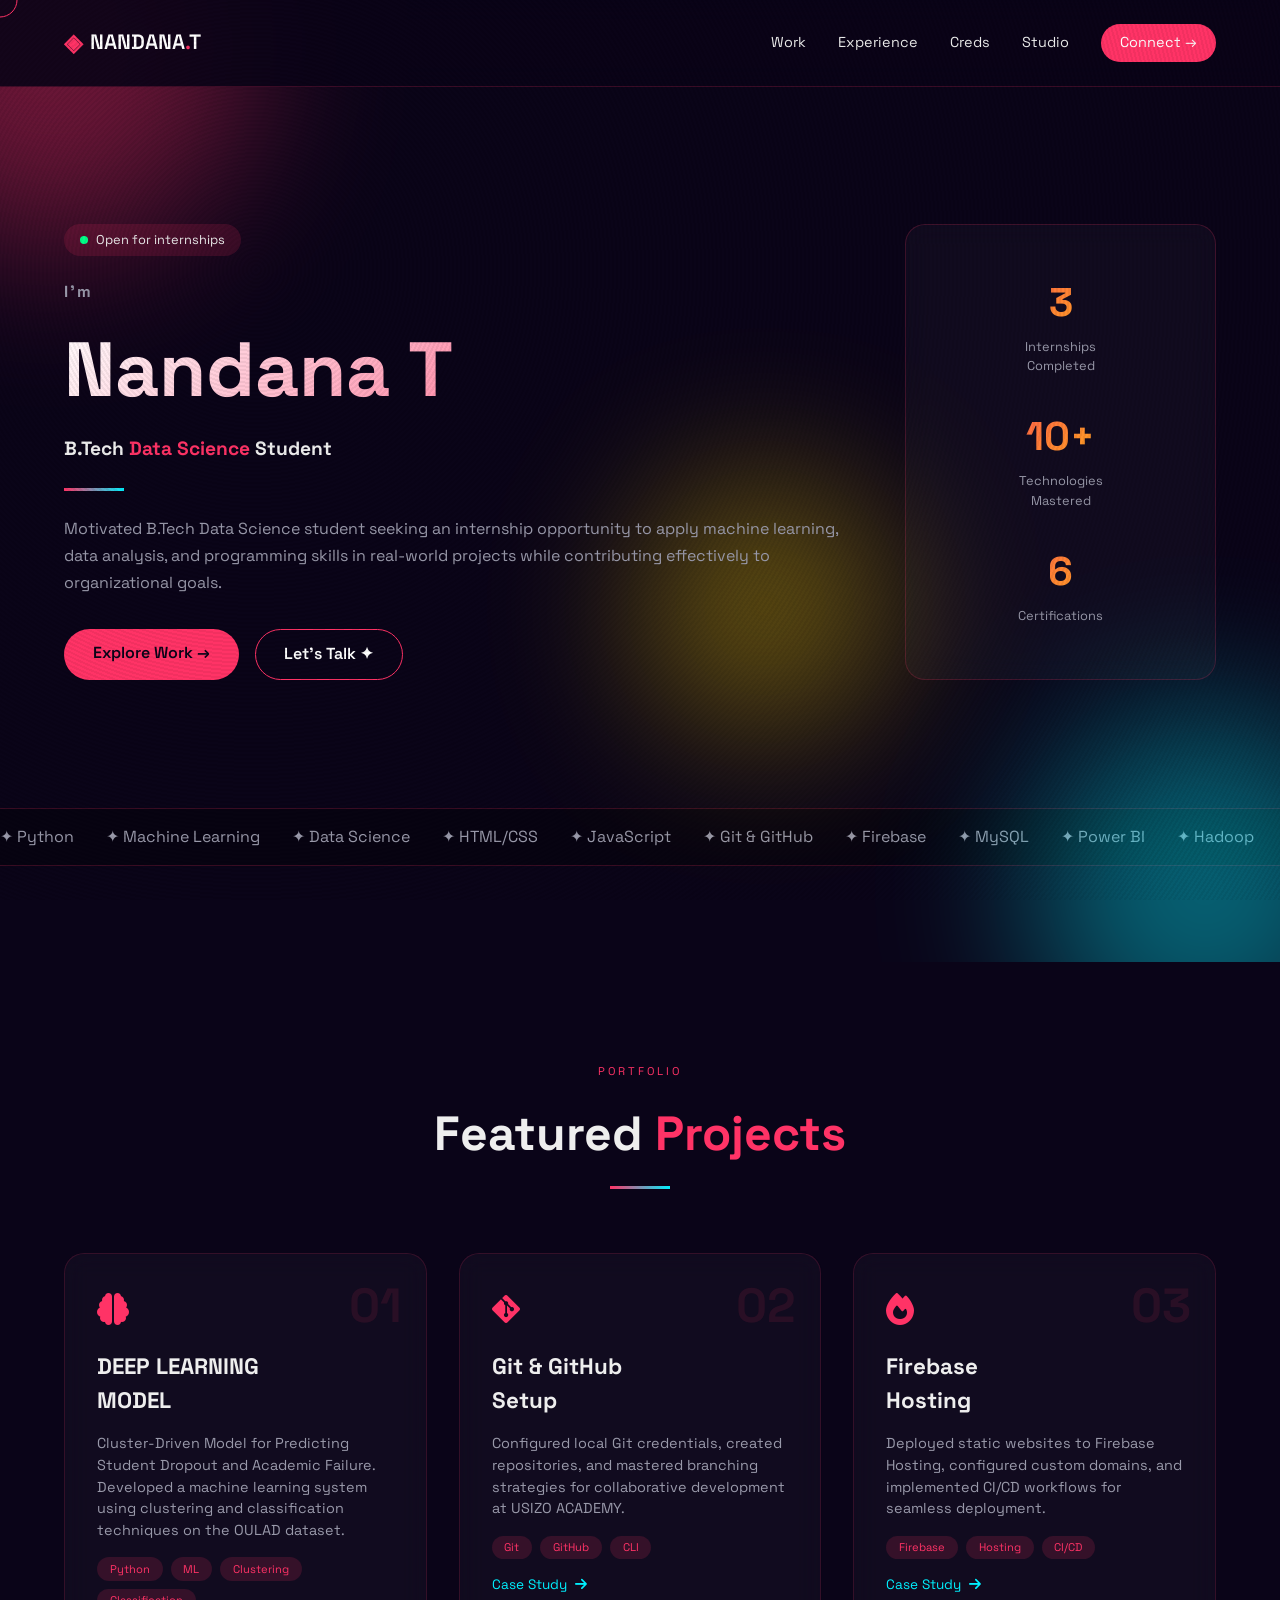
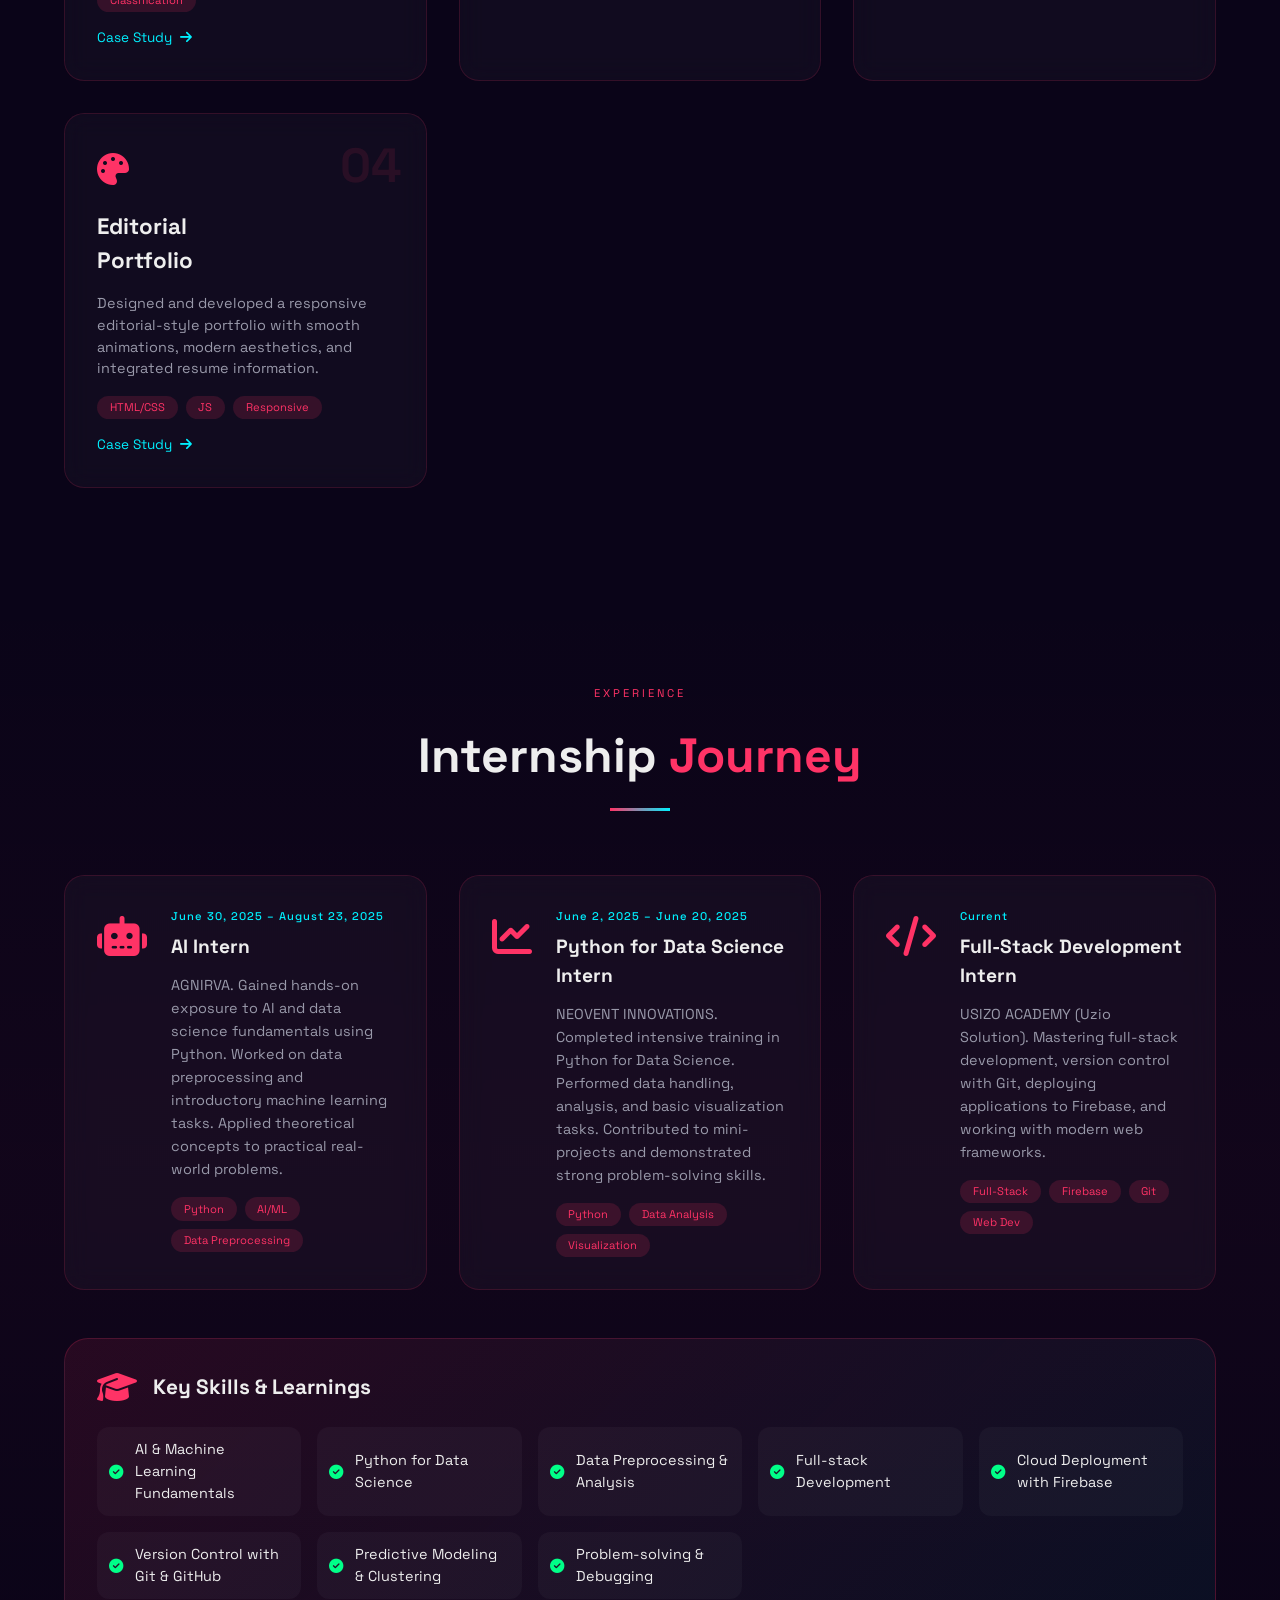
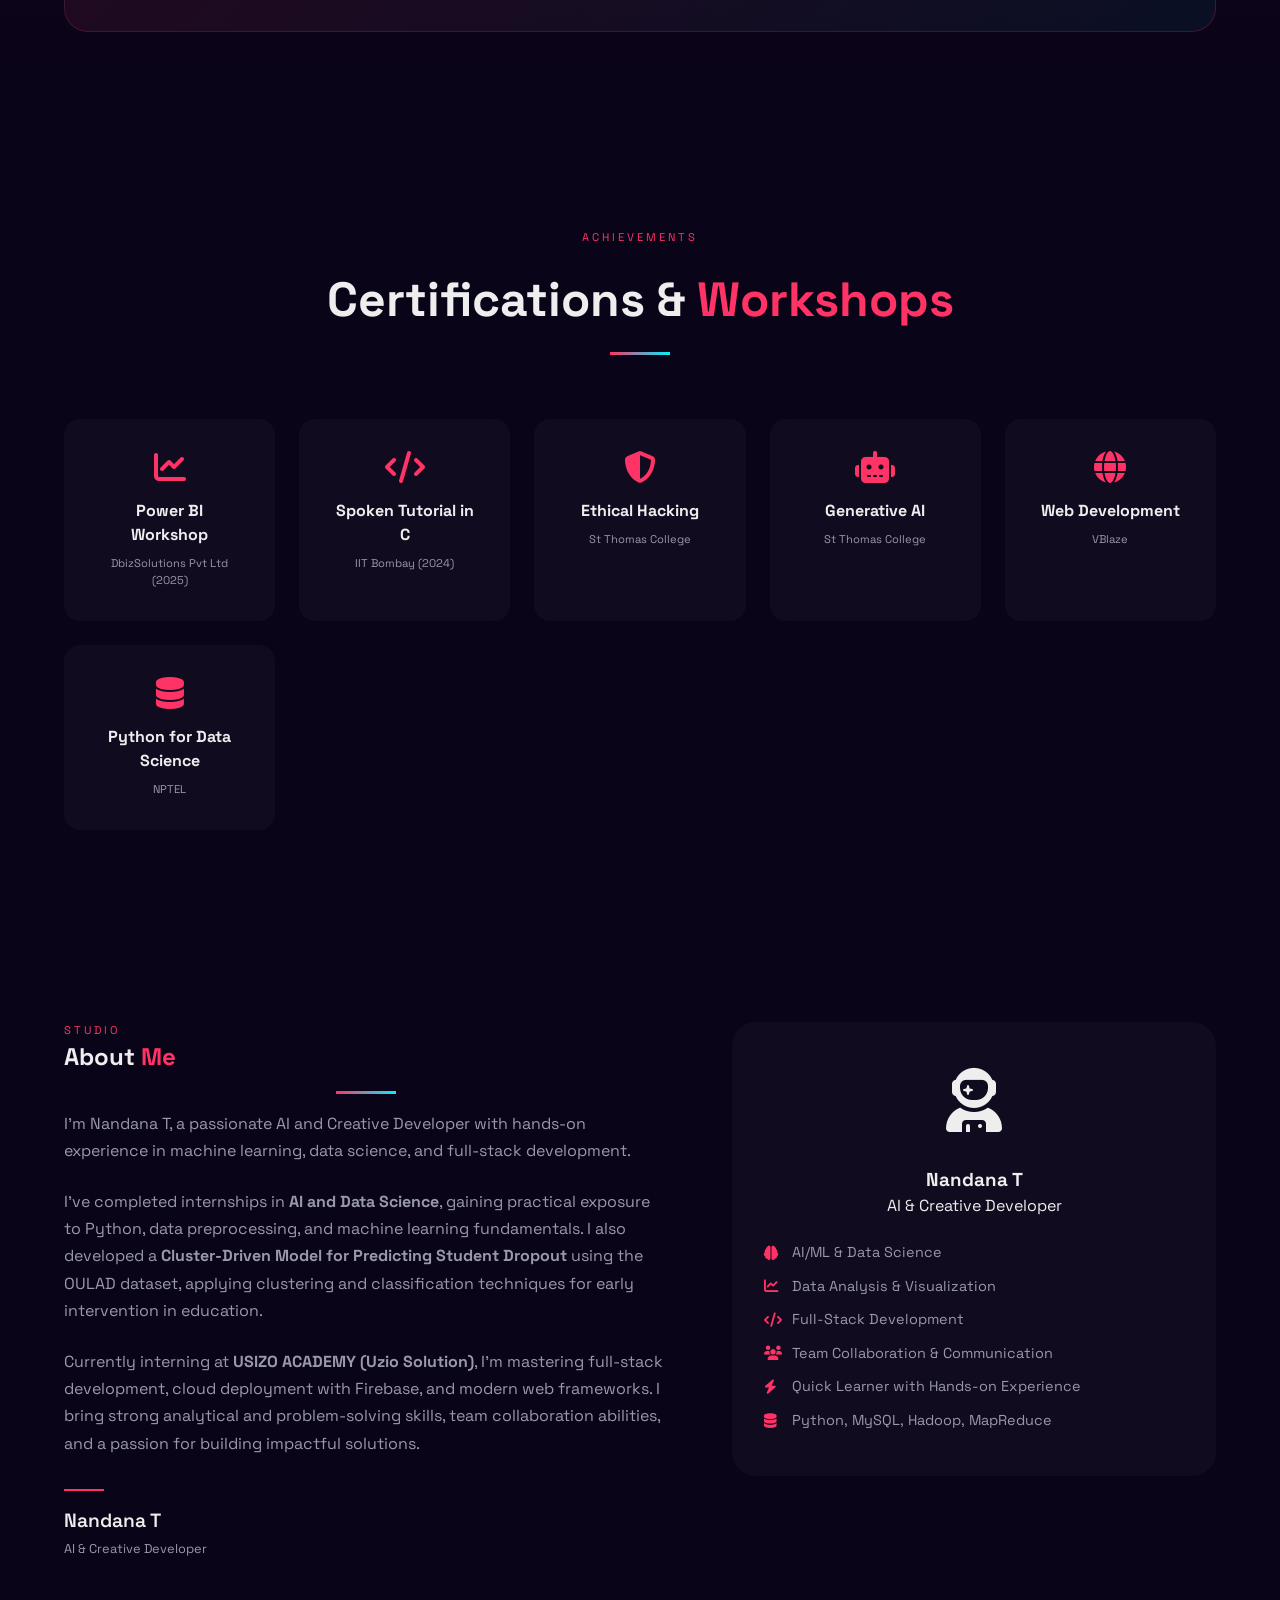
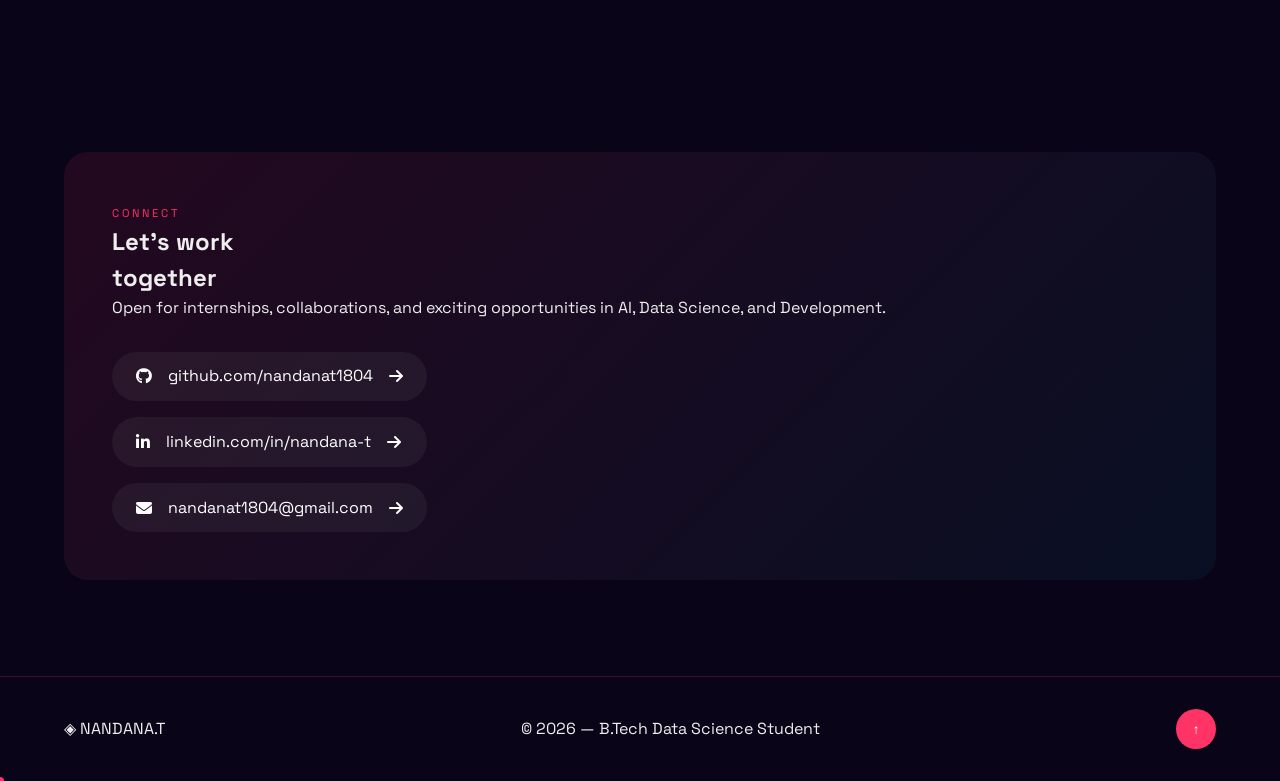
==== commit 0bbac6a0: "Update portfolio: B.Tech Data Science student profile" ====
--- a/my-portfolio/public/index.html
+++ b/my-portfolio/public/index.html
@@ -3,7 +3,7 @@
 <head>
     <meta charset="UTF-8">
     <meta name="viewport" content="width=device-width, initial-scale=1.0">
-    <title>Nandana T | Creative Technologist</title>
+    <title>Nandana T | B.TECH DATA SCIENCE STUDENT </title>
     
     <link href="https://fonts.googleapis.com/css2?family=Space+Grotesk:wght@300;400;500;600;700&display=swap" rel="stylesheet">
     <link href="https://unpkg.com/aos@2.3.1/dist/aos.css" rel="stylesheet">
@@ -23,7 +23,7 @@
             </a>
             <div class="nav-links">
                 <a href="#work">Work</a>
-                <a href="#internship">Journey</a>
+                <a href="#experience">Experience</a>
                 <a href="#certifications">Creds</a>
                 <a href="#about">Studio</a>
                 <a href="#contact" class="nav-btn">Connect →</a>
@@ -49,10 +49,10 @@
                 <h1>
                     <span class="hero-small">I'm</span>
                     <span class="hero-name">Nandana T</span>
-                    <span class="hero-role">Creative <span class="accent">Developer</span></span>
+                    <span class="hero-role">B.Tech <span class="accent">Data Science</span> Student</span>
                 </h1>
                 <div class="line"></div>
-                <p>Building digital experiences through code and design. Currently interning at <span class="highlight">USIZO ACADEMY (Uzio Solution)</span>, mastering full-stack development and modern web frameworks.</p>
+                <p>Motivated B.Tech Data Science student seeking an internship opportunity to apply machine learning, data analysis, and programming skills in real-world projects while contributing effectively to organizational goals.</p>
                 <div class="hero-buttons">
                     <a href="#work" class="btn-primary">Explore Work →</a>
                     <a href="#contact" class="btn-outline">Let's Talk ✦</a>
@@ -60,33 +60,35 @@
             </div>
             <div class="hero-stats" data-aos="fade-left">
                 <div class="stat">
-                    <div class="stat-num">8</div>
-                    <div class="stat-label">Weeks<br>Intensive</div>
+                    <div class="stat-num">3</div>
+                    <div class="stat-label">Internships<br>Completed</div>
                 </div>
                 <div class="stat">
-                    <div class="stat-num">6+</div>
-                    <div class="stat-label">Tech<br>Stacks</div>
+                    <div class="stat-num">10+</div>
+                    <div class="stat-label">Technologies<br>Mastered</div>
                 </div>
                 <div class="stat">
-                    <div class="stat-num">100%</div>
-                    <div class="stat-label">Passion<br>Driven</div>
+                    <div class="stat-num">6</div>
+                    <div class="stat-label">Certifications</div>
                 </div>
             </div>
         </div>
         
         <div class="marquee">
             <div class="marquee-track">
-                <span>✦ HTML/CSS</span> <span>✦ JavaScript</span> <span>✦ Python</span>
-                <span>✦ Git & GitHub</span> <span>✦ Firebase</span> <span>✦ MySQL</span>
-                <span>✦ Power BI</span> <span>✦ UI/UX</span>
-                <span>✦ HTML/CSS</span> <span>✦ JavaScript</span> <span>✦ Python</span>
-                <span>✦ Git & GitHub</span> <span>✦ Firebase</span> <span>✦ MySQL</span>
-                <span>✦ Power BI</span> <span>✦ UI/UX</span>
-            </div>
-        </div>
-    </section>
-
-    <!-- Projects -->
+                <span>✦ Python</span> <span>✦ Machine Learning</span> <span>✦ Data Science</span>
+                <span>✦ HTML/CSS</span> <span>✦ JavaScript</span> <span>✦ Git & GitHub</span>
+                <span>✦ Firebase</span> <span>✦ MySQL</span> <span>✦ Power BI</span>
+                <span>✦ Hadoop</span> <span>✦ MapReduce</span> <span>✦ UI/UX</span>
+                <span>✦ Python</span> <span>✦ Machine Learning</span> <span>✦ Data Science</span>
+                <span>✦ HTML/CSS</span> <span>✦ JavaScript</span> <span>✦ Git & GitHub</span>
+                <span>✦ Firebase</span> <span>✦ MySQL</span> <span>✦ Power BI</span>
+                <span>✦ Hadoop</span> <span>✦ MapReduce</span> <span>✦ UI/UX</span>
+            </div>
+        </div>
+    </section>
+
+    <!-- Featured Projects Section -->
     <section id="work" class="projects">
         <div class="container">
             <div class="section-header" data-aos="fade-up">
@@ -95,25 +97,37 @@
                 <div class="header-line"></div>
             </div>
             <div class="projects-grid">
+                <!-- New AI/ML Project -->
                 <div class="project" data-aos="fade-up">
+                    <div class="project-icon"><i class="fas fa-brain"></i></div>
+                    <div class="project-num">01</div>
+                    <h3>DEEP LEARNING<br>MODEL</h3>
+                    <p>Cluster-Driven Model for Predicting Student Dropout and Academic Failure. Developed a machine learning system using clustering and classification techniques on the OULAD dataset.</p>
+                    <div class="project-tags"><span>Python</span><span>ML</span><span>Clustering</span><span>Classification</span></div>
+                    <div class="project-link">Case Study <i class="fas fa-arrow-right"></i></div>
+                </div>
+                
+                <div class="project" data-aos="fade-up" data-aos-delay="100">
                     <div class="project-icon"><i class="fab fa-git-alt"></i></div>
-                    <div class="project-num">01</div>
+                    <div class="project-num">02</div>
                     <h3>Git & GitHub<br>Setup</h3>
                     <p>Configured local Git credentials, created repositories, and mastered branching strategies for collaborative development at USIZO ACADEMY.</p>
                     <div class="project-tags"><span>Git</span><span>GitHub</span><span>CLI</span></div>
                     <div class="project-link">Case Study <i class="fas fa-arrow-right"></i></div>
                 </div>
-                <div class="project" data-aos="fade-up" data-aos-delay="100">
+                
+                <div class="project" data-aos="fade-up" data-aos-delay="200">
                     <div class="project-icon"><i class="fas fa-fire"></i></div>
-                    <div class="project-num">02</div>
+                    <div class="project-num">03</div>
                     <h3>Firebase<br>Hosting</h3>
                     <p>Deployed static websites to Firebase Hosting, configured custom domains, and implemented CI/CD workflows for seamless deployment.</p>
-                    <div class="project-tags"><span>Firebase</span><span>Hosting</span><span>CLI</span></div>
-                    <div class="project-link">Case Study <i class="fas fa-arrow-right"></i></div>
-                </div>
-                <div class="project" data-aos="fade-up" data-aos-delay="200">
+                    <div class="project-tags"><span>Firebase</span><span>Hosting</span><span>CI/CD</span></div>
+                    <div class="project-link">Case Study <i class="fas fa-arrow-right"></i></div>
+                </div>
+                
+                <div class="project" data-aos="fade-up" data-aos-delay="300">
                     <div class="project-icon"><i class="fas fa-palette"></i></div>
-                    <div class="project-num">03</div>
+                    <div class="project-num">04</div>
                     <h3>Editorial<br>Portfolio</h3>
                     <p>Designed and developed a responsive editorial-style portfolio with smooth animations, modern aesthetics, and integrated resume information.</p>
                     <div class="project-tags"><span>HTML/CSS</span><span>JS</span><span>Responsive</span></div>
@@ -123,47 +137,71 @@
         </div>
     </section>
 
-    <!-- Internship Timeline -->
-    <section id="internship" class="timeline-section">
+    <!-- Internship Experience Section -->
+    <section id="experience" class="experience">
         <div class="container">
             <div class="section-header" data-aos="fade-up">
-                <span class="tag">JOURNEY</span>
-                <h2>Internship <span class="accent">Timeline</span></h2>
+                <span class="tag">EXPERIENCE</span>
+                <h2>Internship <span class="accent">Journey</span></h2>
                 <div class="header-line"></div>
-                <p class="sub">USIZO ACADEMY (Uzio Solution) — Building skills for the future</p>
-            </div>
-            <div class="timeline">
-                <div class="timeline-item" data-aos="fade-up">
-                    <div class="timeline-dot"></div>
-                    <div class="timeline-content">
-                        <div class="week">Week 1-2</div>
-                        <h3>Git & Version Control</h3>
-                        <p>Mastered Git workflows, repository management, and collaborative development practices using GitHub at USIZO ACADEMY.</p>
-                    </div>
-                </div>
-                <div class="timeline-item" data-aos="fade-up" data-aos-delay="100">
-                    <div class="timeline-dot"></div>
-                    <div class="timeline-content">
-                        <div class="week">Week 3-4</div>
-                        <h3>Web Development</h3>
-                        <p>Built responsive websites using HTML5, CSS3, and modern JavaScript frameworks. Focused on UI/UX best practices.</p>
-                    </div>
-                </div>
-                <div class="timeline-item" data-aos="fade-up" data-aos-delay="200">
-                    <div class="timeline-dot"></div>
-                    <div class="timeline-content">
-                        <div class="week">Week 5-6</div>
-                        <h3>Firebase & Deployment</h3>
-                        <p>Deployed applications to Firebase Hosting, integrated backend services, and learned cloud infrastructure management.</p>
-                    </div>
-                </div>
-                <div class="timeline-item" data-aos="fade-up" data-aos-delay="300">
-                    <div class="timeline-dot"></div>
-                    <div class="timeline-content">
-                        <div class="week">Week 7-8</div>
-                        <h3>Full-Stack Project</h3>
-                        <p>Developing a comprehensive full-stack application combining all learned skills from the USIZO ACADEMY internship program.</p>
-                    </div>
+            </div>
+            
+            <div class="experience-grid">
+                <!-- AI Internship -->
+                <div class="exp-card" data-aos="fade-up">
+                    <div class="exp-icon"><i class="fas fa-robot"></i></div>
+                    <div class="exp-content">
+                        <div class="exp-date">June 30, 2025 – August 23, 2025</div>
+                        <h3>AI Intern</h3>
+                        <p>AGNIRVA. Gained hands-on exposure to AI and data science fundamentals using Python. Worked on data preprocessing and introductory machine learning tasks. Applied theoretical concepts to practical real-world problems.</p>
+                        <div class="exp-skills">
+                            <span>Python</span><span>AI/ML</span><span>Data Preprocessing</span>
+                        </div>
+                    </div>
+                </div>
+                
+                <!-- Python for Data Science Intern -->
+                <div class="exp-card" data-aos="fade-up" data-aos-delay="100">
+                    <div class="exp-icon"><i class="fas fa-chart-line"></i></div>
+                    <div class="exp-content">
+                        <div class="exp-date">June 2, 2025 – June 20, 2025</div>
+                        <h3>Python for Data Science Intern</h3>
+                        <p>NEOVENT INNOVATIONS. Completed intensive training in Python for Data Science. Performed data handling, analysis, and basic visualization tasks. Contributed to mini-projects and demonstrated strong problem-solving skills.</p>
+                        <div class="exp-skills">
+                            <span>Python</span><span>Data Analysis</span><span>Visualization</span>
+                        </div>
+                    </div>
+                </div>
+                
+                <!-- USIZO ACADEMY Internship -->
+                <div class="exp-card" data-aos="fade-up" data-aos-delay="200">
+                    <div class="exp-icon"><i class="fas fa-code"></i></div>
+                    <div class="exp-content">
+                        <div class="exp-date">Current</div>
+                        <h3>Full-Stack Development Intern</h3>
+                        <p>USIZO ACADEMY (Uzio Solution). Mastering full-stack development, version control with Git, deploying applications to Firebase, and working with modern web frameworks.</p>
+                        <div class="exp-skills">
+                            <span>Full-Stack</span><span>Firebase</span><span>Git</span><span>Web Dev</span>
+                        </div>
+                    </div>
+                </div>
+            </div>
+            
+            <!-- Key Learnings Box -->
+            <div class="learnings-box" data-aos="fade-up">
+                <div class="learnings-header">
+                    <i class="fas fa-graduation-cap"></i>
+                    <h3>Key Skills & Learnings</h3>
+                </div>
+                <div class="learnings-grid">
+                    <div class="learning-item"><i class="fas fa-check-circle"></i><span>AI & Machine Learning Fundamentals</span></div>
+                    <div class="learning-item"><i class="fas fa-check-circle"></i><span>Python for Data Science</span></div>
+                    <div class="learning-item"><i class="fas fa-check-circle"></i><span>Data Preprocessing & Analysis</span></div>
+                    <div class="learning-item"><i class="fas fa-check-circle"></i><span>Full-stack Development</span></div>
+                    <div class="learning-item"><i class="fas fa-check-circle"></i><span>Cloud Deployment with Firebase</span></div>
+                    <div class="learning-item"><i class="fas fa-check-circle"></i><span>Version Control with Git & GitHub</span></div>
+                    <div class="learning-item"><i class="fas fa-check-circle"></i><span>Predictive Modeling & Clustering</span></div>
+                    <div class="learning-item"><i class="fas fa-check-circle"></i><span>Problem-solving & Debugging</span></div>
                 </div>
             </div>
         </div>
@@ -197,14 +235,14 @@
                     <h2>About <span class="accent">Me</span></h2>
                     <div class="header-line"></div>
                     <div class="about-text">
-                        <p>I'm Nandana T, a passionate creative developer and current intern at <strong>USIZO ACADEMY (Uzio Solution)</strong>. I love building digital experiences that are both beautiful and functional.</p>
-                        <p>Throughout my internship, I've been mastering full-stack development, version control with Git, and deploying applications to the cloud using Firebase. I believe in writing clean code and creating intuitive user interfaces.</p>
-                        <p>I have strong analytical and problem-solving skills with hands-on project experience. I'm a quick learner who thrives in team collaboration environments.</p>
+                        <p>I'm Nandana T, a passionate AI and Creative Developer with hands-on experience in machine learning, data science, and full-stack development.</p>
+                        <p>I've completed internships in <strong>AI and Data Science</strong>, gaining practical exposure to Python, data preprocessing, and machine learning fundamentals. I also developed a <strong>Cluster-Driven Model for Predicting Student Dropout</strong> using the OULAD dataset, applying clustering and classification techniques for early intervention in education.</p>
+                        <p>Currently interning at <strong>USIZO ACADEMY (Uzio Solution)</strong>, I'm mastering full-stack development, cloud deployment with Firebase, and modern web frameworks. I bring strong analytical and problem-solving skills, team collaboration abilities, and a passion for building impactful solutions.</p>
                     </div>
                     <div class="signature">
                         <div class="sign-line"></div>
                         <span>Nandana T</span>
-                        <small>Creative Developer</small>
+                        <small>AI & Creative Developer</small>
                     </div>
                 </div>
                 <div data-aos="fade-left">
@@ -212,11 +250,14 @@
                         <div class="card-glow"></div>
                         <div class="avatar"><i class="fas fa-user-astronaut"></i></div>
                         <h3>Nandana T</h3>
-                        <p>Creative Developer</p>
+                        <p>AI & Creative Developer</p>
                         <ul>
-                            <li><i class="fas fa-brain"></i> Analytical problem-solver</li>
-                            <li><i class="fas fa-users"></i> Team collaborator</li>
-                            <li><i class="fas fa-bolt"></i> Quick learner</li>
+                            <li><i class="fas fa-brain"></i> AI/ML & Data Science</li>
+                            <li><i class="fas fa-chart-line"></i> Data Analysis & Visualization</li>
+                            <li><i class="fas fa-code"></i> Full-Stack Development</li>
+                            <li><i class="fas fa-users"></i> Team Collaboration & Communication</li>
+                            <li><i class="fas fa-bolt"></i> Quick Learner with Hands-on Experience</li>
+                            <li><i class="fas fa-database"></i> Python, MySQL, Hadoop, MapReduce</li>
                         </ul>
                     </div>
                 </div>
@@ -231,12 +272,12 @@
                 <div>
                     <span class="tag">CONNECT</span>
                     <h2>Let's work<br>together</h2>
-                    <p>Open for internships, collaborations, and exciting opportunities.</p>
+                    <p>Open for internships, collaborations, and exciting opportunities in AI, Data Science, and Development.</p>
                 </div>
                 <div class="contact-links">
                     <a href="https://github.com/nandanat1804"><i class="fab fa-github"></i> github.com/nandanat1804 <i class="fas fa-arrow-right"></i></a>
                     <a href="#"><i class="fab fa-linkedin-in"></i> linkedin.com/in/nandana-t <i class="fas fa-arrow-right"></i></a>
-                    <a href="mailto:nandanat1804@gmail.com"><i class="fas fa-envelope"></i> nandanat1804@gmail.com <i class="fas fa-arrow-right"></i></a>
+                    <a href="mailto:nandanat1804@gmail.com.com"><i class="fas fa-envelope"></i> nandanat1804@gmail.com <i class="fas fa-arrow-right"></i></a>
                 </div>
             </div>
         </div>
@@ -246,7 +287,7 @@
         <div class="container">
             <div class="footer-content">
                 <div>◈ NANDANA.T</div>
-                <div>© 2026 — Intern at USIZO ACADEMY (Uzio Solution)</div>
+                <div>© 2026 — B.Tech Data Science Student</div>
                 <button id="backToTop">↑</button>
             </div>
         </div>
--- a/my-portfolio/public/style.css
+++ b/my-portfolio/public/style.css
@@ -22,6 +22,40 @@
     overflow-x: hidden;
 }
 
+/* ========== CUSTOM CURSOR ========== */
+.custom-cursor {
+    position: fixed;
+    width: 8px;
+    height: 8px;
+    background: #FF3366;
+    border-radius: 50%;
+    pointer-events: none;
+    z-index: 99999;
+    transform: translate(-50%, -50%);
+    transition: transform 0.15s ease, background 0.15s ease;
+}
+
+.custom-cursor-follower {
+    position: fixed;
+    width: 35px;
+    height: 35px;
+    border: 1.5px solid #FF3366;
+    border-radius: 50%;
+    pointer-events: none;
+    z-index: 99998;
+    transform: translate(-50%, -50%);
+    transition: transform 0.2s ease, width 0.2s ease, height 0.2s ease, border-color 0.2s ease, background 0.2s ease;
+}
+
+body, a, button, .project, .cert, .exp-card, .nav-link, .btn-primary, .btn-outline, .contact-link, .learning-item, .project-link, .nav-btn {
+    cursor: none;
+}
+
+@media (max-width: 768px) {
+    .custom-cursor, .custom-cursor-follower { display: none; }
+    body, a, button, .project, .cert, .exp-card, .nav-link, .btn-primary, .btn-outline, .contact-link, .learning-item, .project-link, .nav-btn { cursor: auto; }
+}
+
 .noise {
     position: fixed;
     top: 0;
@@ -64,160 +98,55 @@
     color: white;
 }
 
-.logo-mark {
-    font-size: 1.5rem;
-    color: var(--primary);
-}
-
+.logo-mark { font-size: 1.5rem; color: var(--primary); }
 .accent { color: var(--primary); }
-
-.nav-links {
-    display: flex;
-    gap: 2rem;
-    align-items: center;
-}
-
-.nav-links a {
-    text-decoration: none;
-    color: var(--text);
-    font-size: 0.9rem;
-    transition: color 0.3s;
-}
-
+.nav-links { display: flex; gap: 2rem; align-items: center; }
+.nav-links a { text-decoration: none; color: var(--text); font-size: 0.9rem; transition: color 0.3s; }
 .nav-links a:hover { color: var(--primary); }
-
-.nav-btn {
-    background: var(--primary);
-    padding: 0.5rem 1.2rem;
-    border-radius: 30px;
-    color: white !important;
-}
-
+.nav-btn { background: var(--primary); padding: 0.5rem 1.2rem; border-radius: 30px; color: white !important; }
 .mobile-btn { display: none; background: none; border: none; color: white; font-size: 1.5rem; cursor: pointer; }
 
 /* Hero */
-.hero {
-    min-height: 100vh;
-    position: relative;
-    overflow: hidden;
-}
-
-.hero-bg {
-    position: absolute;
-    inset: 0;
-    z-index: 0;
-}
-
-.orb {
-    position: absolute;
-    border-radius: 50%;
-    filter: blur(80px);
-    opacity: 0.4;
-}
-
+.hero { min-height: 100vh; position: relative; overflow: hidden; }
+.hero-bg { position: absolute; inset: 0; z-index: 0; }
+.orb { position: absolute; border-radius: 50%; filter: blur(80px); opacity: 0.4; }
 .orb-1 { width: 400px; height: 400px; background: var(--primary); top: -150px; left: -150px; animation: float 20s infinite; }
 .orb-2 { width: 350px; height: 350px; background: var(--accent); bottom: -100px; right: -100px; animation: float 15s infinite reverse; }
 .orb-3 { width: 250px; height: 250px; background: var(--gold); top: 50%; left: 50%; animation: pulse 10s infinite; }
 
-@keyframes float {
-    0%,100% { transform: translate(0,0); }
-    50% { transform: translate(50px, 30px); }
-}
-@keyframes pulse {
-    0%,100% { opacity: 0.2; transform: translate(-50%,-50%) scale(1); }
-    50% { opacity: 0.5; transform: translate(-50%,-50%) scale(1.2); }
-}
-
-.hero-grid {
-    max-width: 1400px;
-    margin: 0 auto;
-    padding: 8rem 5% 4rem;
-    display: grid;
-    grid-template-columns: 1fr 0.4fr;
-    gap: 4rem;
-    position: relative;
-    z-index: 2;
-}
-
-.status {
-    display: inline-flex;
-    align-items: center;
-    gap: 0.5rem;
-    background: rgba(255, 51, 102, 0.15);
-    padding: 0.4rem 1rem;
-    border-radius: 40px;
-    font-size: 0.8rem;
-    margin-bottom: 1.5rem;
-}
-
-.live-dot {
-    width: 8px;
-    height: 8px;
-    background: #00FF88;
-    border-radius: 50%;
-    animation: blink 1.5s infinite;
-}
-
+@keyframes float { 0%,100% { transform: translate(0,0); } 50% { transform: translate(50px, 30px); } }
+@keyframes pulse { 0%,100% { opacity: 0.2; transform: translate(-50%,-50%) scale(1); } 50% { opacity: 0.5; transform: translate(-50%,-50%) scale(1.2); } }
+
+.hero-grid { max-width: 1400px; margin: 0 auto; padding: 8rem 5% 4rem; display: grid; grid-template-columns: 1fr 0.4fr; gap: 4rem; position: relative; z-index: 2; }
+.status { display: inline-flex; align-items: center; gap: 0.5rem; background: rgba(255, 51, 102, 0.15); padding: 0.4rem 1rem; border-radius: 40px; font-size: 0.8rem; margin-bottom: 1.5rem; }
+.live-dot { width: 8px; height: 8px; background: #00FF88; border-radius: 50%; animation: blink 1.5s infinite; }
 @keyframes blink { 0%,100% { opacity: 1; } 50% { opacity: 0.3; } }
-
 .hero-small { font-size: 1rem; color: var(--text-dim); display: block; letter-spacing: 2px; }
 .hero-name { font-size: clamp(3rem, 6vw, 5rem); font-weight: 700; display: block; background: linear-gradient(135deg, #fff, var(--primary)); -webkit-background-clip: text; background-clip: text; color: transparent; margin: 0.5rem 0; }
 .hero-role { font-size: 1.2rem; display: block; }
-
 .line { width: 60px; height: 3px; background: linear-gradient(90deg, var(--primary), var(--accent)); margin: 1.5rem 0; }
-
 .hero-main p { color: var(--text-dim); line-height: 1.7; margin-bottom: 2rem; }
 .highlight { color: var(--primary); }
-
 .hero-buttons { display: flex; gap: 1rem; }
-.btn-primary, .btn-outline {
-    padding: 0.8rem 1.8rem;
-    border-radius: 40px;
-    text-decoration: none;
-    font-weight: 600;
-    transition: all 0.3s;
-}
+.btn-primary, .btn-outline { padding: 0.8rem 1.8rem; border-radius: 40px; text-decoration: none; font-weight: 600; transition: all 0.3s; }
 .btn-primary { background: var(--primary); color: var(--bg); }
 .btn-primary:hover { background: var(--accent); transform: translateY(-3px); }
 .btn-outline { border: 1px solid var(--primary); color: white; }
 .btn-outline:hover { border-color: var(--accent); color: var(--accent); transform: translateY(-3px); }
-
-.hero-stats {
-    background: rgba(255, 255, 255, 0.03);
-    backdrop-filter: blur(12px);
-    border-radius: 20px;
-    padding: 2rem;
-    border: 1px solid rgba(255, 51, 102, 0.2);
-}
-
+.hero-stats { background: rgba(255, 255, 255, 0.03); backdrop-filter: blur(12px); border-radius: 20px; padding: 2rem; border: 1px solid rgba(255, 51, 102, 0.2); }
 .stat { text-align: center; padding: 1rem 0; }
 .stat-num { font-size: 2.5rem; font-weight: 800; background: linear-gradient(135deg, var(--primary), var(--gold)); -webkit-background-clip: text; background-clip: text; color: transparent; }
 .stat-label { font-size: 0.8rem; color: var(--text-dim); margin-top: 0.25rem; }
 
 /* Marquee */
-.marquee {
-    margin-top: 4rem;
-    padding: 1rem 0;
-    background: rgba(0,0,0,0.3);
-    border-top: 1px solid rgba(255, 51, 102, 0.2);
-    border-bottom: 1px solid rgba(255, 51, 102, 0.2);
-    overflow: hidden;
-}
-
-.marquee-track {
-    display: flex;
-    gap: 2rem;
-    animation: scroll 20s linear infinite;
-    white-space: nowrap;
-}
-
+.marquee { margin-top: 4rem; padding: 1rem 0; background: rgba(0,0,0,0.3); border-top: 1px solid rgba(255, 51, 102, 0.2); border-bottom: 1px solid rgba(255, 51, 102, 0.2); overflow: hidden; }
+.marquee-track { display: flex; gap: 2rem; animation: scroll 20s linear infinite; white-space: nowrap; }
 .marquee-track span { color: var(--text-dim); }
 @keyframes scroll { 0% { transform: translateX(0); } 100% { transform: translateX(-50%); } }
 
 /* Sections */
 .container { max-width: 1400px; margin: 0 auto; padding: 0 5%; }
 section { padding: 6rem 0; }
-
 .section-header { text-align: center; margin-bottom: 4rem; }
 .tag { font-size: 0.7rem; text-transform: uppercase; letter-spacing: 3px; color: var(--primary); }
 .section-header h2 { font-size: clamp(2rem, 4vw, 3rem); margin: 1rem 0; }
@@ -225,24 +154,9 @@
 .sub { color: var(--text-dim); margin-top: 1rem; }
 
 /* Projects */
-.projects-grid {
-    display: grid;
-    grid-template-columns: repeat(auto-fit, minmax(300px, 1fr));
-    gap: 2rem;
-}
-
-.project {
-    background: rgba(255,255,255,0.03);
-    backdrop-filter: blur(12px);
-    padding: 2rem;
-    border-radius: 20px;
-    border: 1px solid rgba(255, 51, 102, 0.15);
-    transition: all 0.4s;
-    position: relative;
-}
-
+.projects-grid { display: grid; grid-template-columns: repeat(auto-fit, minmax(300px, 1fr)); gap: 2rem; }
+.project { background: rgba(255,255,255,0.03); backdrop-filter: blur(12px); padding: 2rem; border-radius: 20px; border: 1px solid rgba(255, 51, 102, 0.15); transition: all 0.4s; position: relative; }
 .project:hover { transform: translateY(-8px); border-color: var(--primary); }
-
 .project-icon { font-size: 2rem; color: var(--primary); margin-bottom: 1rem; }
 .project-num { font-size: 3rem; font-weight: 800; color: rgba(255, 51, 102, 0.1); position: absolute; top: 1rem; right: 1.5rem; }
 .project h3 { font-size: 1.4rem; margin-bottom: 1rem; }
@@ -252,111 +166,59 @@
 .project-link { color: var(--accent); font-size: 0.85rem; cursor: pointer; display: flex; align-items: center; gap: 0.5rem; }
 .project-link:hover { gap: 0.75rem; }
 
-/* Timeline */
-.timeline { max-width: 800px; margin: 0 auto; position: relative; }
-.timeline:before { content: ''; position: absolute; left: 20px; top: 0; bottom: 0; width: 2px; background: linear-gradient(180deg, var(--primary), var(--accent)); }
-.timeline-item { display: flex; gap: 2rem; margin-bottom: 2rem; }
-.timeline-dot { width: 40px; height: 40px; background: var(--bg); border: 2px solid var(--primary); border-radius: 50%; flex-shrink: 0; }
-.timeline-content { background: rgba(255,255,255,0.03); padding: 1.5rem; border-radius: 16px; flex: 1; }
-.week { font-size: 0.7rem; color: var(--primary); letter-spacing: 2px; margin-bottom: 0.5rem; }
-.timeline-content h3 { margin-bottom: 0.5rem; }
-.timeline-content p { color: var(--text-dim); font-size: 0.9rem; }
+/* Experience */
+.experience { background: linear-gradient(180deg, transparent, rgba(255, 51, 102, 0.03), transparent); }
+.experience-grid { display: grid; grid-template-columns: repeat(auto-fit, minmax(350px, 1fr)); gap: 2rem; margin-bottom: 3rem; }
+.exp-card { background: rgba(255, 255, 255, 0.03); backdrop-filter: blur(12px); border-radius: 20px; padding: 2rem; border: 1px solid rgba(255, 51, 102, 0.15); transition: all 0.4s ease; display: flex; gap: 1.5rem; }
+.exp-card:hover { transform: translateY(-5px); border-color: var(--primary); background: rgba(255, 51, 102, 0.05); }
+.exp-icon { font-size: 2.5rem; color: var(--primary); }
+.exp-content h3 { font-size: 1.2rem; margin-bottom: 0.75rem; }
+.exp-content p { color: var(--text-dim); font-size: 0.9rem; line-height: 1.6; margin-bottom: 1rem; }
+.exp-skills { display: flex; flex-wrap: wrap; gap: 0.5rem; }
+.exp-skills span { background: rgba(255, 51, 102, 0.15); padding: 0.2rem 0.8rem; border-radius: 20px; font-size: 0.7rem; color: var(--primary); }
+
+/* Learnings */
+.learnings-box { background: linear-gradient(135deg, rgba(255, 51, 102, 0.1), rgba(0, 240, 255, 0.05)); border-radius: 24px; padding: 2rem; margin-top: 2rem; border: 1px solid rgba(255, 51, 102, 0.2); }
+.learnings-header { display: flex; align-items: center; gap: 1rem; margin-bottom: 1.5rem; }
+.learnings-header i { font-size: 2rem; color: var(--primary); }
+.learnings-header h3 { font-size: 1.3rem; }
+.learnings-grid { display: grid; grid-template-columns: repeat(auto-fit, minmax(200px, 1fr)); gap: 1rem; }
+.learning-item { display: flex; align-items: center; gap: 0.75rem; padding: 0.75rem; background: rgba(255, 255, 255, 0.03); border-radius: 12px; transition: all 0.3s ease; }
+.learning-item:hover { background: rgba(255, 51, 102, 0.1); transform: translateX(5px); }
+.learning-item i { color: #00FF88; font-size: 0.9rem; }
+.learning-item span { font-size: 0.9rem; color: var(--text); }
 
 /* Certs */
-.certs-grid {
-    display: grid;
-    grid-template-columns: repeat(auto-fit, minmax(180px, 1fr));
-    gap: 1.5rem;
-}
-
-.cert {
-    background: rgba(255,255,255,0.03);
-    padding: 2rem;
-    border-radius: 16px;
-    text-align: center;
-    transition: all 0.3s;
-    cursor: pointer;
-}
+.certs-grid { display: grid; grid-template-columns: repeat(auto-fit, minmax(180px, 1fr)); gap: 1.5rem; }
+.cert { background: rgba(255,255,255,0.03); padding: 2rem; border-radius: 16px; text-align: center; transition: all 0.3s; cursor: pointer; }
 .cert:hover { background: rgba(255, 51, 102, 0.15); transform: translateY(-5px); }
 .cert i { font-size: 2rem; color: var(--primary); margin-bottom: 1rem; }
 .cert h4 { font-size: 1rem; margin-bottom: 0.5rem; }
 .cert p { font-size: 0.7rem; color: var(--text-dim); }
 
 /* About */
-.about-grid {
-    display: grid;
-    grid-template-columns: 1fr 0.8fr;
-    gap: 4rem;
-}
-
+.about-grid { display: grid; grid-template-columns: 1fr 0.8fr; gap: 4rem; }
 .about-text p { color: var(--text-dim); line-height: 1.7; margin-bottom: 1.5rem; }
 .signature { margin-top: 2rem; }
 .sign-line { width: 40px; height: 2px; background: var(--primary); margin-bottom: 1rem; }
 .signature span { font-size: 1.2rem; font-weight: 600; display: block; }
 .signature small { color: var(--text-dim); font-size: 0.8rem; }
-
-.about-card {
-    background: rgba(255,255,255,0.03);
-    padding: 2rem;
-    border-radius: 24px;
-    text-align: center;
-    position: relative;
-}
-
+.about-card { background: rgba(255,255,255,0.03); padding: 2rem; border-radius: 24px; text-align: center; position: relative; }
 .avatar { font-size: 4rem; margin-bottom: 1rem; }
 .about-card ul { list-style: none; margin-top: 1.5rem; text-align: left; }
 .about-card ul li { margin-bottom: 0.75rem; display: flex; align-items: center; gap: 0.5rem; color: var(--text-dim); font-size: 0.9rem; }
 .about-card ul li i { color: var(--primary); width: 20px; }
 
 /* Contact */
-.contact-wrap {
-    background: linear-gradient(135deg, rgba(255,51,102,0.1), rgba(0,240,255,0.05));
-    border-radius: 24px;
-    padding: 3rem;
-    display: flex;
-    justify-content: space-between;
-    align-items: center;
-    flex-wrap: wrap;
-    gap: 2rem;
-}
-
+.contact-wrap { background: linear-gradient(135deg, rgba(255,51,102,0.1), rgba(0,240,255,0.05)); border-radius: 24px; padding: 3rem; display: flex; justify-content: space-between; align-items: center; flex-wrap: wrap; gap: 2rem; }
 .contact-links { display: flex; flex-direction: column; gap: 1rem; }
-.contact-links a {
-    text-decoration: none;
-    color: white;
-    display: flex;
-    align-items: center;
-    gap: 1rem;
-    padding: 0.8rem 1.5rem;
-    background: rgba(255,255,255,0.05);
-    border-radius: 50px;
-    transition: all 0.3s;
-}
+.contact-links a { text-decoration: none; color: white; display: flex; align-items: center; gap: 1rem; padding: 0.8rem 1.5rem; background: rgba(255,255,255,0.05); border-radius: 50px; transition: all 0.3s; }
 .contact-links a:hover { background: var(--primary); transform: translateX(5px); }
 
 /* Footer */
-footer {
-    padding: 2rem 0;
-    border-top: 1px solid rgba(255,51,102,0.2);
-    text-align: center;
-}
-.footer-content {
-    display: flex;
-    justify-content: space-between;
-    align-items: center;
-    flex-wrap: wrap;
-    gap: 1rem;
-}
-#backToTop {
-    background: var(--primary);
-    border: none;
-    width: 40px;
-    height: 40px;
-    border-radius: 50%;
-    color: white;
-    cursor: pointer;
-    transition: all 0.3s;
-}
+footer { padding: 2rem 0; border-top: 1px solid rgba(255,51,102,0.2); text-align: center; }
+.footer-content { display: flex; justify-content: space-between; align-items: center; flex-wrap: wrap; gap: 1rem; }
+#backToTop { background: var(--primary); border: none; width: 40px; height: 40px; border-radius: 50%; color: white; cursor: pointer; transition: all 0.3s; }
 #backToTop:hover { background: var(--accent); transform: translateY(-3px); }
 
 /* Responsive */
@@ -367,6 +229,37 @@
     .hero-stats { display: flex; justify-content: space-around; }
     .about-grid { grid-template-columns: 1fr; }
     .contact-wrap { flex-direction: column; text-align: center; }
-    .timeline:before { left: 10px; }
-    .timeline-dot { width: 25px; height: 25px; }
+    .exp-card { flex-direction: column; text-align: center; }
+    .learnings-grid { grid-template-columns: 1fr; }
+    .learnings-header { flex-direction: column; text-align: center; }
+}
+/* Internship Date Styling */
+.exp-date {
+    font-size: 0.7rem;
+    color: var(--accent);
+    letter-spacing: 1px;
+    margin-bottom: 0.5rem;
+    font-weight: 500;
+}
+
+.exp-card .exp-icon {
+    flex-shrink: 0;
+}
+
+/* Adjust project grid for 4 items */
+.projects-grid {
+    display: grid;
+    grid-template-columns: repeat(auto-fit, minmax(300px, 1fr));
+    gap: 2rem;
+}
+
+/* Responsive adjustments */
+@media (max-width: 768px) {
+    .projects-grid {
+        grid-template-columns: 1fr;
+    }
+    
+    .exp-date {
+        font-size: 0.65rem;
+    }
 }
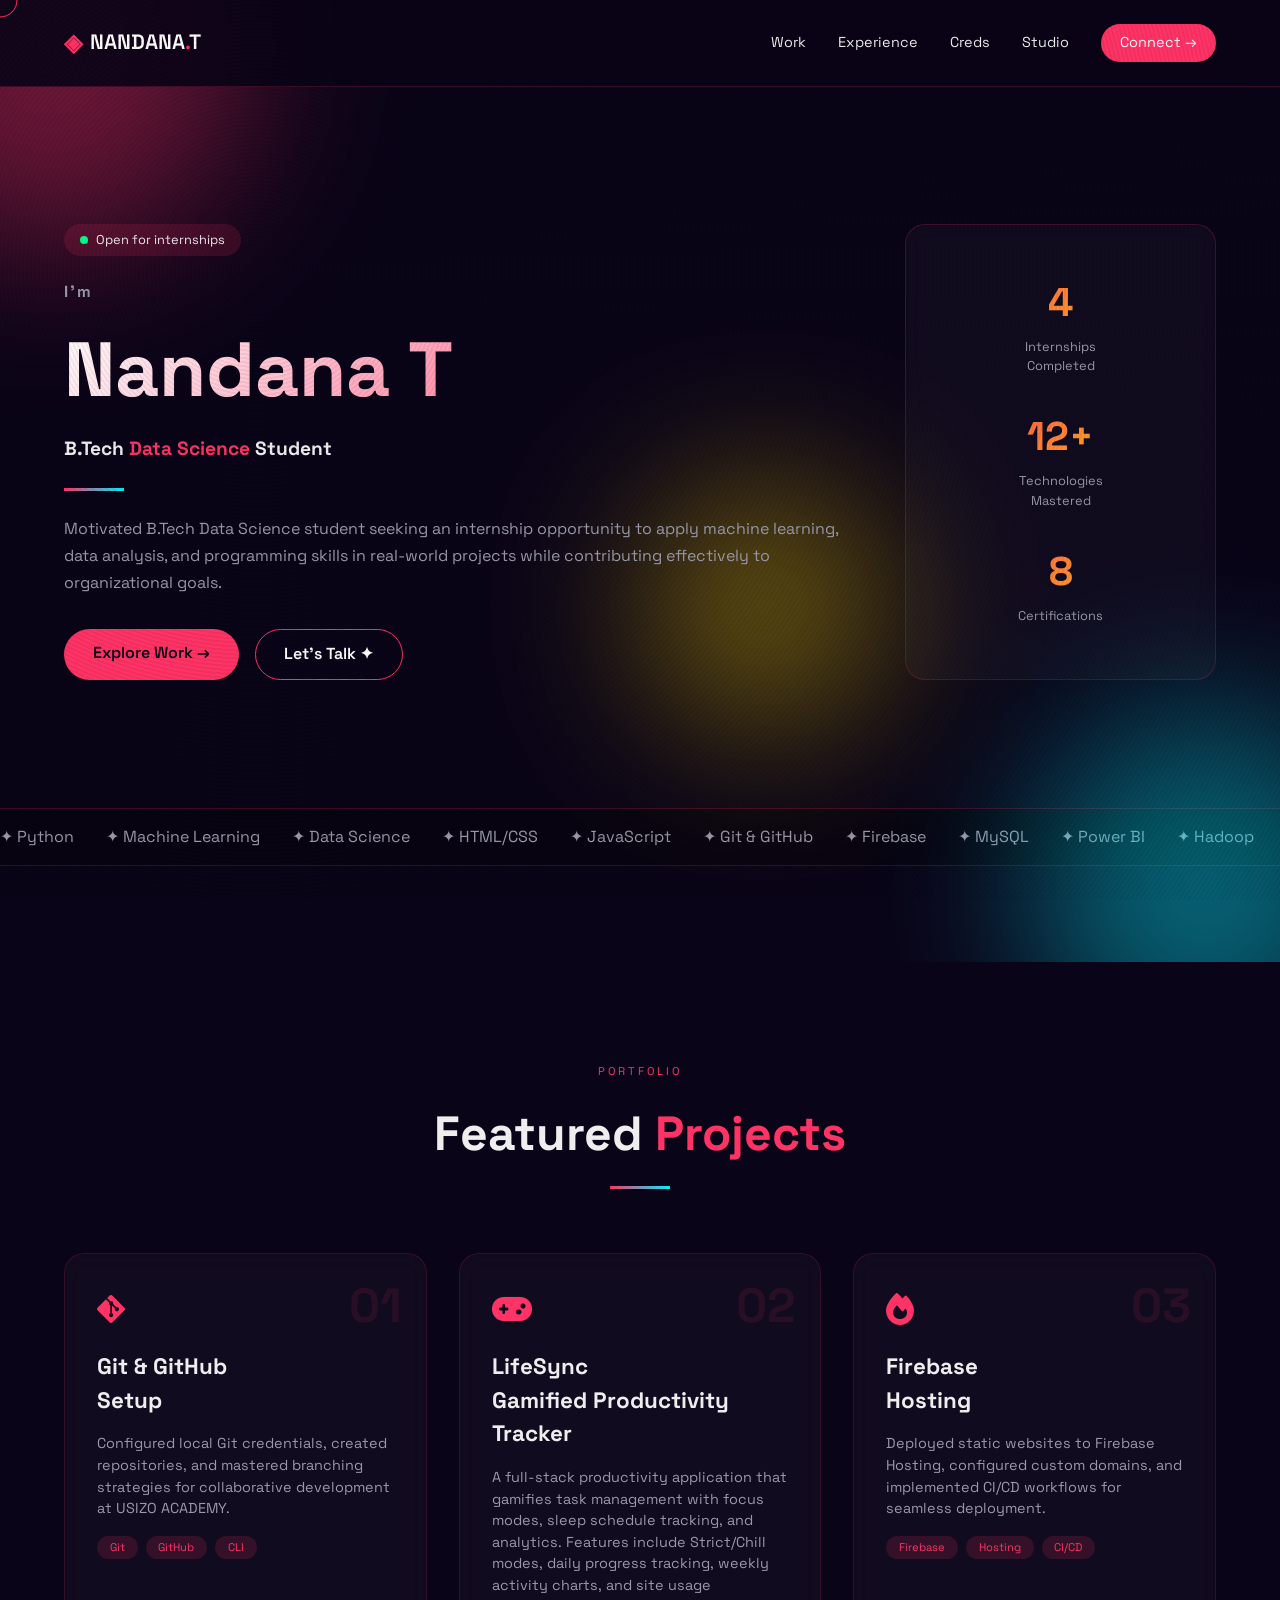
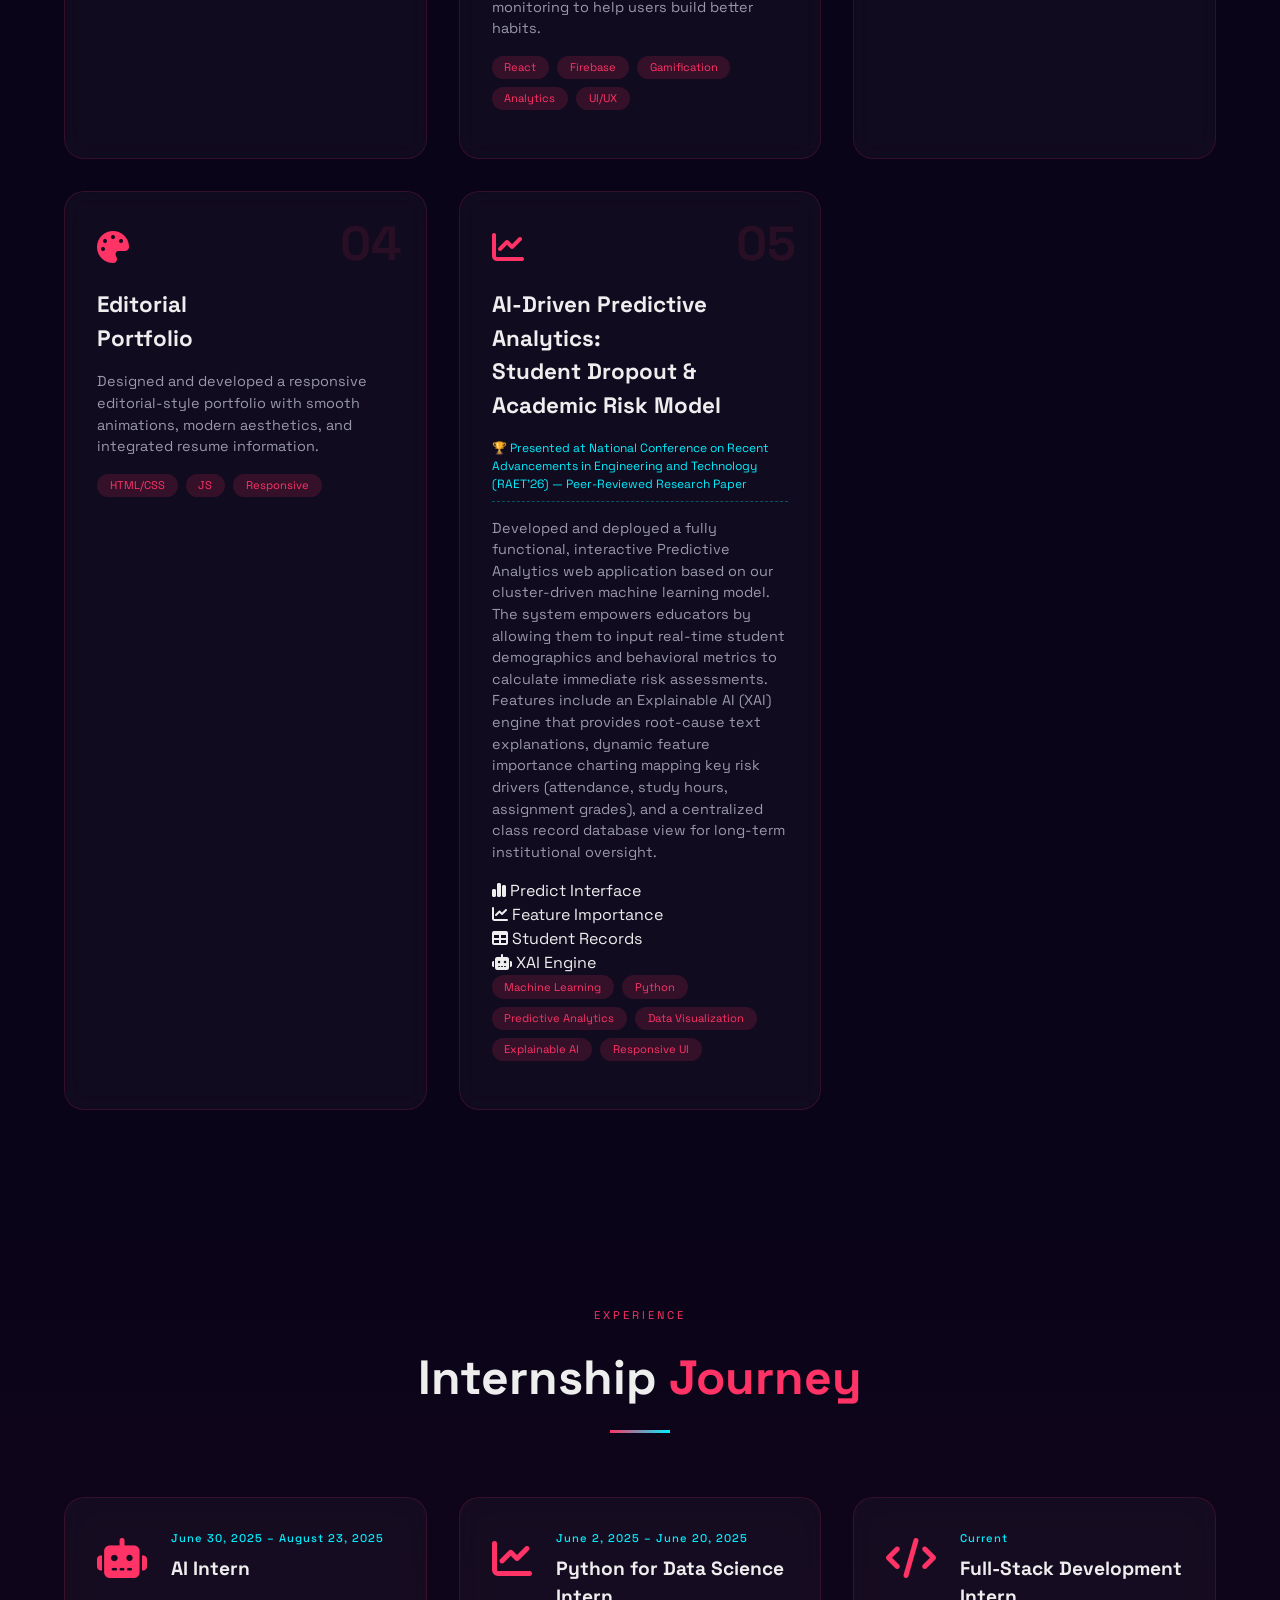
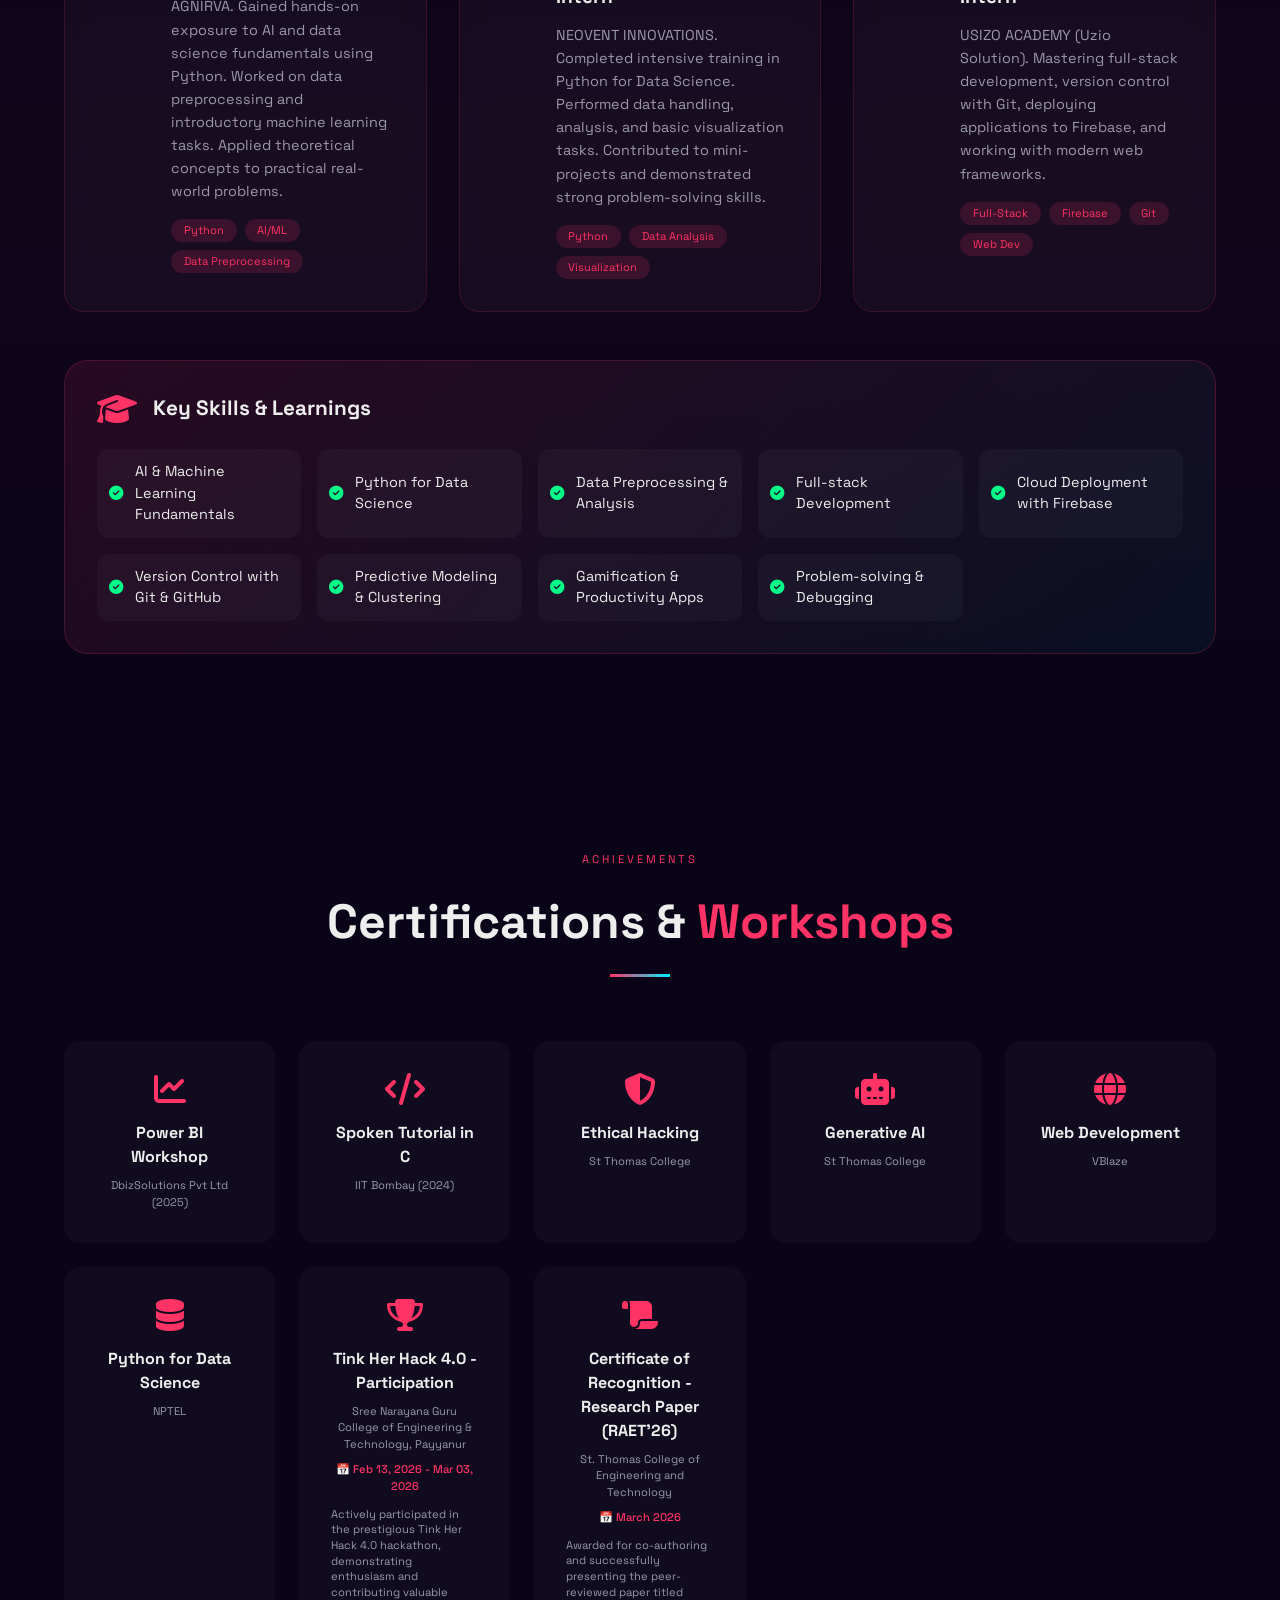
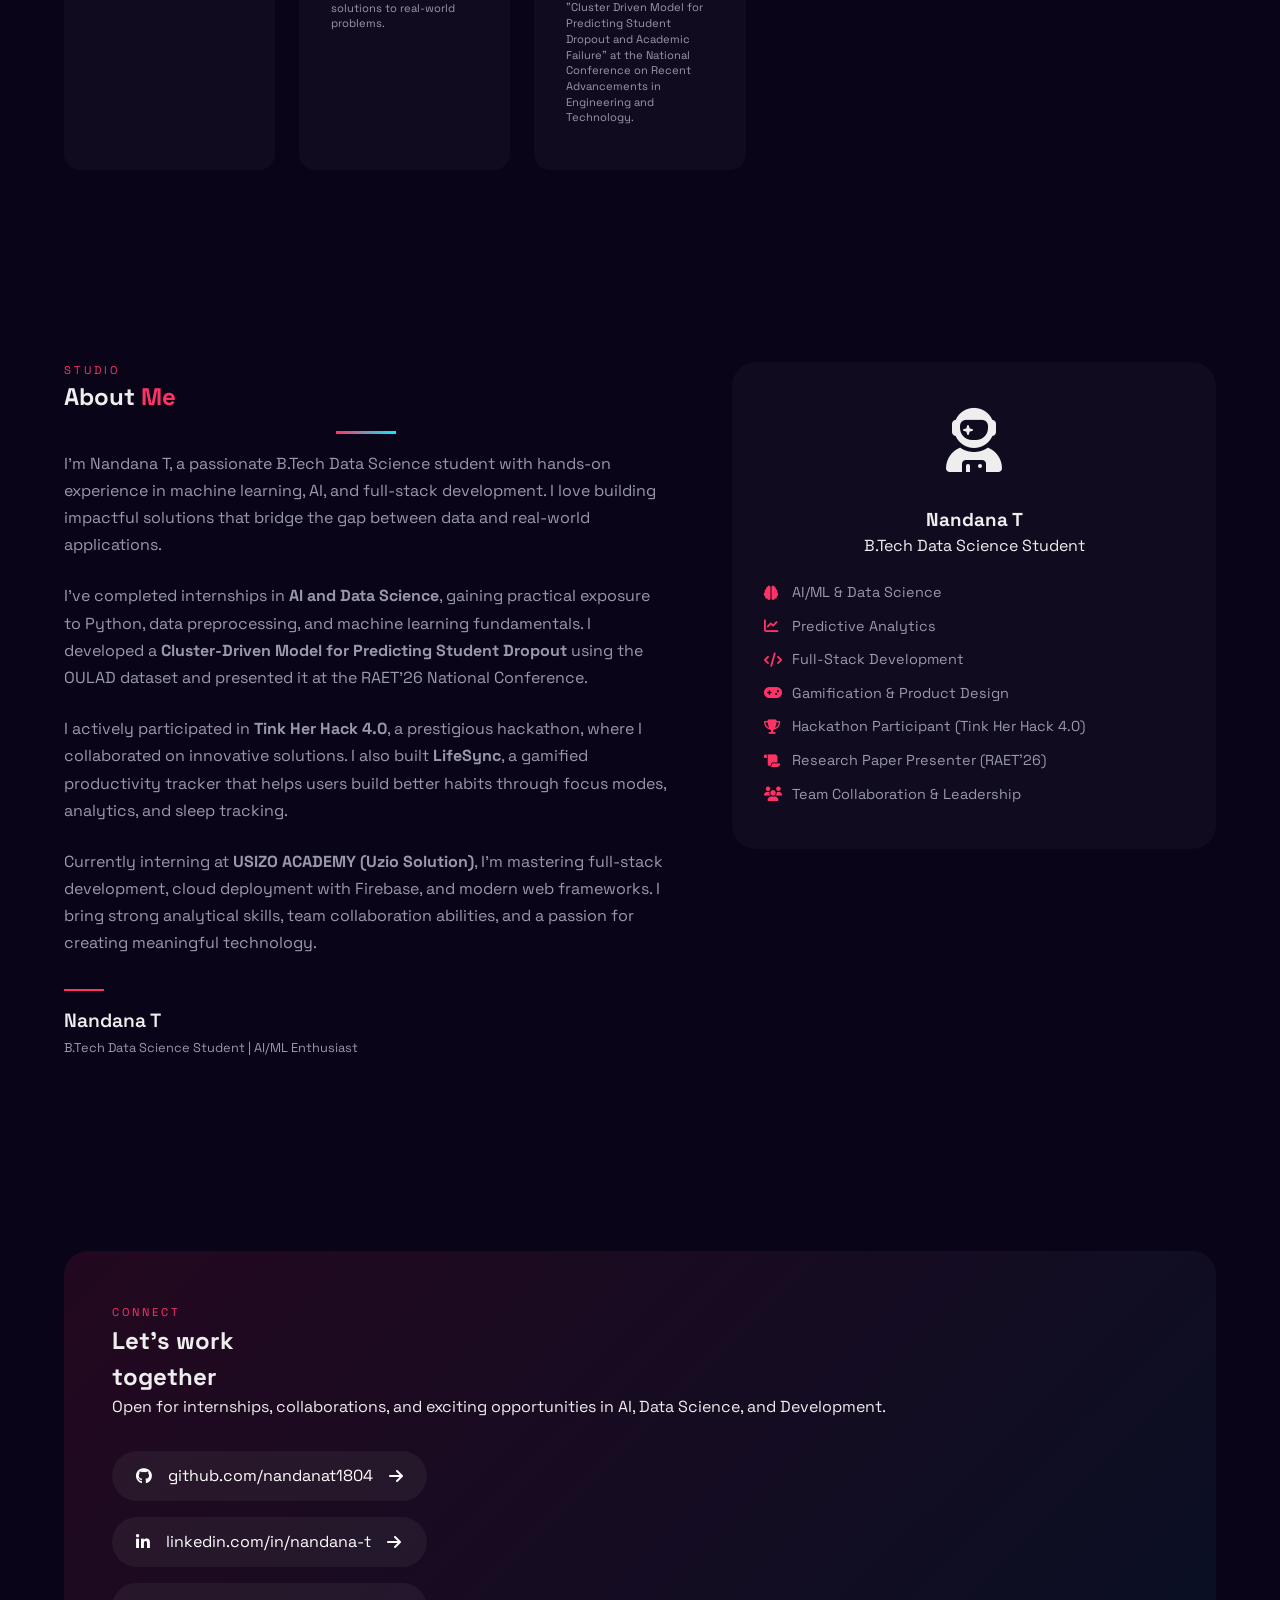
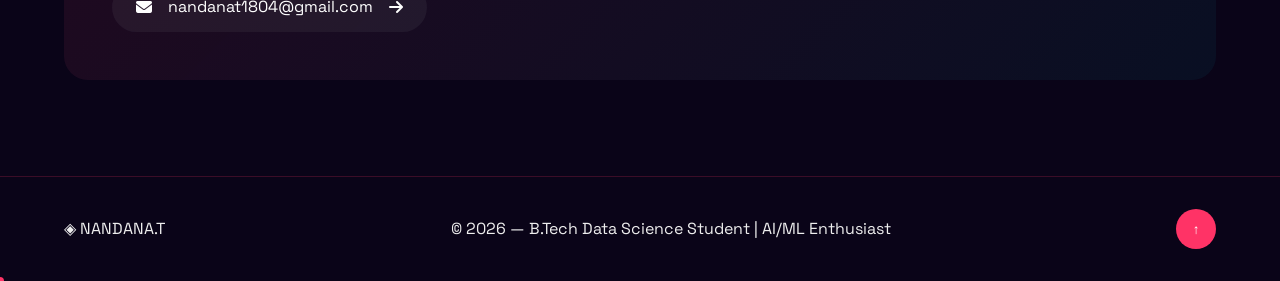
==== commit 6e524afc: "Update portfolio: B.Tech Data Science student profile" ====
--- a/my-portfolio/public/index.html
+++ b/my-portfolio/public/index.html
@@ -3,7 +3,7 @@
 <head>
     <meta charset="UTF-8">
     <meta name="viewport" content="width=device-width, initial-scale=1.0">
-    <title>Nandana T | B.TECH DATA SCIENCE STUDENT </title>
+    <title>Nandana T | B.TECH DATA SCIENCE STUDENT</title>
     
     <link href="https://fonts.googleapis.com/css2?family=Space+Grotesk:wght@300;400;500;600;700&display=swap" rel="stylesheet">
     <link href="https://unpkg.com/aos@2.3.1/dist/aos.css" rel="stylesheet">
@@ -60,15 +60,15 @@
             </div>
             <div class="hero-stats" data-aos="fade-left">
                 <div class="stat">
-                    <div class="stat-num">3</div>
+                    <div class="stat-num">4</div>
                     <div class="stat-label">Internships<br>Completed</div>
                 </div>
                 <div class="stat">
-                    <div class="stat-num">10+</div>
+                    <div class="stat-num">12+</div>
                     <div class="stat-label">Technologies<br>Mastered</div>
                 </div>
                 <div class="stat">
-                    <div class="stat-num">6</div>
+                    <div class="stat-num">8</div>
                     <div class="stat-label">Certifications</div>
                 </div>
             </div>
@@ -80,10 +80,12 @@
                 <span>✦ HTML/CSS</span> <span>✦ JavaScript</span> <span>✦ Git & GitHub</span>
                 <span>✦ Firebase</span> <span>✦ MySQL</span> <span>✦ Power BI</span>
                 <span>✦ Hadoop</span> <span>✦ MapReduce</span> <span>✦ UI/UX</span>
+                <span>✦ React</span> <span>✦ Gamification</span>
                 <span>✦ Python</span> <span>✦ Machine Learning</span> <span>✦ Data Science</span>
                 <span>✦ HTML/CSS</span> <span>✦ JavaScript</span> <span>✦ Git & GitHub</span>
                 <span>✦ Firebase</span> <span>✦ MySQL</span> <span>✦ Power BI</span>
                 <span>✦ Hadoop</span> <span>✦ MapReduce</span> <span>✦ UI/UX</span>
+                <span>✦ React</span> <span>✦ Gamification</span>
             </div>
         </div>
     </section>
@@ -97,41 +99,78 @@
                 <div class="header-line"></div>
             </div>
             <div class="projects-grid">
-                <!-- New AI/ML Project -->
-                <div class="project" data-aos="fade-up">
-                    <div class="project-icon"><i class="fas fa-brain"></i></div>
-                    <div class="project-num">01</div>
-                    <h3>DEEP LEARNING<br>MODEL</h3>
-                    <p>Cluster-Driven Model for Predicting Student Dropout and Academic Failure. Developed a machine learning system using clustering and classification techniques on the OULAD dataset.</p>
-                    <div class="project-tags"><span>Python</span><span>ML</span><span>Clustering</span><span>Classification</span></div>
-                    <div class="project-link">Case Study <i class="fas fa-arrow-right"></i></div>
-                </div>
-                
+                
+                <!-- Project 1: Git & GitHub Setup -->
                 <div class="project" data-aos="fade-up" data-aos-delay="100">
                     <div class="project-icon"><i class="fab fa-git-alt"></i></div>
-                    <div class="project-num">02</div>
+                    <div class="project-num">01</div>
                     <h3>Git & GitHub<br>Setup</h3>
                     <p>Configured local Git credentials, created repositories, and mastered branching strategies for collaborative development at USIZO ACADEMY.</p>
                     <div class="project-tags"><span>Git</span><span>GitHub</span><span>CLI</span></div>
-                    <div class="project-link">Case Study <i class="fas fa-arrow-right"></i></div>
-                </div>
-                
+                </div>
+                
+                <!-- Project 2: LifeSync - Gamified Productivity Tracker -->
                 <div class="project" data-aos="fade-up" data-aos-delay="200">
+                    <div class="project-icon"><i class="fas fa-gamepad"></i></div>
+                    <div class="project-num">02</div>
+                    <h3>LifeSync<br>Gamified Productivity Tracker</h3>
+                    <p>A full-stack productivity application that gamifies task management with focus modes, sleep schedule tracking, and analytics. Features include Strict/Chill modes, daily progress tracking, weekly activity charts, and site usage monitoring to help users build better habits.</p>
+                    <div class="project-tags"><span>React</span><span>Firebase</span><span>Gamification</span><span>Analytics</span><span>UI/UX</span></div>
+                </div>
+                
+                <!-- Project 3: Firebase Hosting -->
+                <div class="project" data-aos="fade-up" data-aos-delay="300">
                     <div class="project-icon"><i class="fas fa-fire"></i></div>
                     <div class="project-num">03</div>
                     <h3>Firebase<br>Hosting</h3>
                     <p>Deployed static websites to Firebase Hosting, configured custom domains, and implemented CI/CD workflows for seamless deployment.</p>
                     <div class="project-tags"><span>Firebase</span><span>Hosting</span><span>CI/CD</span></div>
-                    <div class="project-link">Case Study <i class="fas fa-arrow-right"></i></div>
-                </div>
-                
-                <div class="project" data-aos="fade-up" data-aos-delay="300">
+                </div>
+                
+                <!-- Project 4: Editorial Portfolio -->
+                <div class="project" data-aos="fade-up" data-aos-delay="400">
                     <div class="project-icon"><i class="fas fa-palette"></i></div>
                     <div class="project-num">04</div>
                     <h3>Editorial<br>Portfolio</h3>
                     <p>Designed and developed a responsive editorial-style portfolio with smooth animations, modern aesthetics, and integrated resume information.</p>
                     <div class="project-tags"><span>HTML/CSS</span><span>JS</span><span>Responsive</span></div>
-                    <div class="project-link">Case Study <i class="fas fa-arrow-right"></i></div>
+                </div>
+
+                <!-- Project 5: AI-Driven Predictive Analytics -->
+                <div class="project" data-aos="fade-up" data-aos-delay="500">
+                    <div class="project-icon"><i class="fas fa-chart-line"></i></div>
+                    <div class="project-num">05</div>
+                    <h3>AI-Driven Predictive Analytics:<br>Student Dropout & Academic Risk Model</h3>
+                    <div class="project-subtitle">🏆 Presented at National Conference on Recent Advancements in Engineering and Technology (RAET'26) — Peer-Reviewed Research Paper</div>
+                    <p>Developed and deployed a fully functional, interactive Predictive Analytics web application based on our cluster-driven machine learning model. The system empowers educators by allowing them to input real-time student demographics and behavioral metrics to calculate immediate risk assessments. Features include an Explainable AI (XAI) engine that provides root-cause text explanations, dynamic feature importance charting mapping key risk drivers (attendance, study hours, assignment grades), and a centralized class record database view for long-term institutional oversight.</p>
+                    
+                    <div class="project-screenshot-grid">
+                        <div class="screenshot-placeholder">
+                            <i class="fas fa-chart-simple"></i>
+                            <span>Predict Interface</span>
+                        </div>
+                        <div class="screenshot-placeholder">
+                            <i class="fas fa-chart-line"></i>
+                            <span>Feature Importance</span>
+                        </div>
+                        <div class="screenshot-placeholder">
+                            <i class="fas fa-table"></i>
+                            <span>Student Records</span>
+                        </div>
+                        <div class="screenshot-placeholder">
+                            <i class="fas fa-robot"></i>
+                            <span>XAI Engine</span>
+                        </div>
+                    </div>
+                    
+                    <div class="project-tags">
+                        <span>Machine Learning</span>
+                        <span>Python</span>
+                        <span>Predictive Analytics</span>
+                        <span>Data Visualization</span>
+                        <span>Explainable AI</span>
+                        <span>Responsive UI</span>
+                    </div>
                 </div>
             </div>
         </div>
@@ -201,13 +240,14 @@
                     <div class="learning-item"><i class="fas fa-check-circle"></i><span>Cloud Deployment with Firebase</span></div>
                     <div class="learning-item"><i class="fas fa-check-circle"></i><span>Version Control with Git & GitHub</span></div>
                     <div class="learning-item"><i class="fas fa-check-circle"></i><span>Predictive Modeling & Clustering</span></div>
+                    <div class="learning-item"><i class="fas fa-check-circle"></i><span>Gamification & Productivity Apps</span></div>
                     <div class="learning-item"><i class="fas fa-check-circle"></i><span>Problem-solving & Debugging</span></div>
                 </div>
             </div>
         </div>
     </section>
 
-    <!-- Certifications -->
+    <!-- Certifications Section -->
     <section id="certifications" class="certs">
         <div class="container">
             <div class="section-header" data-aos="fade-up">
@@ -222,11 +262,29 @@
                 <div class="cert" data-aos="zoom-in" data-aos-delay="150"><i class="fas fa-robot"></i><h4>Generative AI</h4><p>St Thomas College</p></div>
                 <div class="cert" data-aos="zoom-in" data-aos-delay="200"><i class="fas fa-globe"></i><h4>Web Development</h4><p>VBlaze</p></div>
                 <div class="cert" data-aos="zoom-in" data-aos-delay="250"><i class="fas fa-database"></i><h4>Python for Data Science</h4><p>NPTEL</p></div>
-            </div>
-        </div>
-    </section>
-
-    <!-- About -->
+                
+                <!-- Tink Her Hack 4.0 -->
+                <div class="cert" data-aos="zoom-in" data-aos-delay="300">
+                    <i class="fas fa-trophy"></i>
+                    <h4>Tink Her Hack 4.0 - Participation</h4>
+                    <p>Sree Narayana Guru College of Engineering & Technology, Payyanur</p>
+                    <div class="cert-date">📅 Feb 13, 2026 - Mar 03, 2026</div>
+                    <div class="cert-detail">Actively participated in the prestigious Tink Her Hack 4.0 hackathon, demonstrating enthusiasm and contributing valuable solutions to real-world problems.</div>
+                </div>
+                
+                <!-- RAET'26 Conference -->
+                <div class="cert" data-aos="zoom-in" data-aos-delay="350">
+                    <i class="fas fa-scroll"></i>
+                    <h4>Certificate of Recognition - Research Paper (RAET'26)</h4>
+                    <p>St. Thomas College of Engineering and Technology</p>
+                    <div class="cert-date">📅 March 2026</div>
+                    <div class="cert-detail">Awarded for co-authoring and successfully presenting the peer-reviewed paper titled "Cluster Driven Model for Predicting Student Dropout and Academic Failure" at the National Conference on Recent Advancements in Engineering and Technology.</div>
+                </div>
+            </div>
+        </div>
+    </section>
+
+    <!-- About Section -->
     <section id="about" class="about">
         <div class="container">
             <div class="about-grid">
@@ -235,14 +293,15 @@
                     <h2>About <span class="accent">Me</span></h2>
                     <div class="header-line"></div>
                     <div class="about-text">
-                        <p>I'm Nandana T, a passionate AI and Creative Developer with hands-on experience in machine learning, data science, and full-stack development.</p>
-                        <p>I've completed internships in <strong>AI and Data Science</strong>, gaining practical exposure to Python, data preprocessing, and machine learning fundamentals. I also developed a <strong>Cluster-Driven Model for Predicting Student Dropout</strong> using the OULAD dataset, applying clustering and classification techniques for early intervention in education.</p>
-                        <p>Currently interning at <strong>USIZO ACADEMY (Uzio Solution)</strong>, I'm mastering full-stack development, cloud deployment with Firebase, and modern web frameworks. I bring strong analytical and problem-solving skills, team collaboration abilities, and a passion for building impactful solutions.</p>
+                        <p>I'm Nandana T, a passionate B.Tech Data Science student with hands-on experience in machine learning, AI, and full-stack development. I love building impactful solutions that bridge the gap between data and real-world applications.</p>
+                        <p>I've completed internships in <strong>AI and Data Science</strong>, gaining practical exposure to Python, data preprocessing, and machine learning fundamentals. I developed a <strong>Cluster-Driven Model for Predicting Student Dropout</strong> using the OULAD dataset and presented it at the RAET'26 National Conference.</p>
+                        <p>I actively participated in <strong>Tink Her Hack 4.0</strong>, a prestigious hackathon, where I collaborated on innovative solutions. I also built <strong>LifeSync</strong>, a gamified productivity tracker that helps users build better habits through focus modes, analytics, and sleep tracking.</p>
+                        <p>Currently interning at <strong>USIZO ACADEMY (Uzio Solution)</strong>, I'm mastering full-stack development, cloud deployment with Firebase, and modern web frameworks. I bring strong analytical skills, team collaboration abilities, and a passion for creating meaningful technology.</p>
                     </div>
                     <div class="signature">
                         <div class="sign-line"></div>
                         <span>Nandana T</span>
-                        <small>AI & Creative Developer</small>
+                        <small>B.Tech Data Science Student | AI/ML Enthusiast</small>
                     </div>
                 </div>
                 <div data-aos="fade-left">
@@ -250,14 +309,15 @@
                         <div class="card-glow"></div>
                         <div class="avatar"><i class="fas fa-user-astronaut"></i></div>
                         <h3>Nandana T</h3>
-                        <p>AI & Creative Developer</p>
+                        <p>B.Tech Data Science Student</p>
                         <ul>
                             <li><i class="fas fa-brain"></i> AI/ML & Data Science</li>
-                            <li><i class="fas fa-chart-line"></i> Data Analysis & Visualization</li>
+                            <li><i class="fas fa-chart-line"></i> Predictive Analytics</li>
                             <li><i class="fas fa-code"></i> Full-Stack Development</li>
-                            <li><i class="fas fa-users"></i> Team Collaboration & Communication</li>
-                            <li><i class="fas fa-bolt"></i> Quick Learner with Hands-on Experience</li>
-                            <li><i class="fas fa-database"></i> Python, MySQL, Hadoop, MapReduce</li>
+                            <li><i class="fas fa-gamepad"></i> Gamification & Product Design</li>
+                            <li><i class="fas fa-trophy"></i> Hackathon Participant (Tink Her Hack 4.0)</li>
+                            <li><i class="fas fa-scroll"></i> Research Paper Presenter (RAET'26)</li>
+                            <li><i class="fas fa-users"></i> Team Collaboration & Leadership</li>
                         </ul>
                     </div>
                 </div>
@@ -265,7 +325,7 @@
         </div>
     </section>
 
-    <!-- Contact -->
+    <!-- Contact Section -->
     <section id="contact" class="contact">
         <div class="container">
             <div class="contact-wrap" data-aos="fade-up">
@@ -277,7 +337,7 @@
                 <div class="contact-links">
                     <a href="https://github.com/nandanat1804"><i class="fab fa-github"></i> github.com/nandanat1804 <i class="fas fa-arrow-right"></i></a>
                     <a href="#"><i class="fab fa-linkedin-in"></i> linkedin.com/in/nandana-t <i class="fas fa-arrow-right"></i></a>
-                    <a href="mailto:nandanat1804@gmail.com.com"><i class="fas fa-envelope"></i> nandanat1804@gmail.com <i class="fas fa-arrow-right"></i></a>
+                    <a href="mailto:nandanat1804@gmail.com"><i class="fas fa-envelope"></i> nandanat1804@gmail.com <i class="fas fa-arrow-right"></i></a>
                 </div>
             </div>
         </div>
@@ -287,7 +347,7 @@
         <div class="container">
             <div class="footer-content">
                 <div>◈ NANDANA.T</div>
-                <div>© 2026 — B.Tech Data Science Student</div>
+                <div>© 2026 — B.Tech Data Science Student | AI/ML Enthusiast</div>
                 <button id="backToTop">↑</button>
             </div>
         </div>
--- a/my-portfolio/public/style.css
+++ b/my-portfolio/public/style.css
@@ -262,4 +262,99 @@
     .exp-date {
         font-size: 0.65rem;
     }
+}
+/* Project Buttons */
+.project-buttons {
+    display: flex;
+    flex-wrap: wrap;
+    gap: 1rem;
+    margin-top: 1.5rem;
+}
+
+.project-btn-primary, .project-btn-secondary {
+    display: inline-flex;
+    align-items: center;
+    gap: 0.5rem;
+    padding: 0.6rem 1.2rem;
+    border-radius: 40px;
+    font-size: 0.8rem;
+    font-weight: 500;
+    text-decoration: none;
+    transition: all 0.3s ease;
+}
+
+.project-btn-primary {
+    background: var(--primary);
+    color: var(--bg);
+}
+
+.project-btn-primary:hover {
+    background: var(--accent);
+    transform: translateY(-2px);
+    gap: 0.75rem;
+}
+
+.project-btn-secondary {
+    background: transparent;
+    border: 1px solid var(--primary);
+    color: var(--text);
+}
+
+.project-btn-secondary:hover {
+    border-color: var(--accent);
+    color: var(--accent);
+    transform: translateY(-2px);
+    gap: 0.75rem;
+}
+
+.project-subtitle {
+    font-size: 0.75rem;
+    color: var(--accent);
+    margin-bottom: 1rem;
+    padding-bottom: 0.5rem;
+    border-bottom: 1px dashed rgba(0, 240, 255, 0.3);
+    display: inline-block;
+}
+
+/* Certificate Styles */
+.cert-date {
+    font-size: 0.7rem;
+    color: var(--primary);
+    margin: 0.5rem 0;
+    font-weight: 500;
+}
+
+.cert-detail {
+    font-size: 0.7rem;
+    color: var(--text-dim);
+    line-height: 1.4;
+    margin: 0.75rem 0;
+    text-align: left;
+}
+
+.cert-image-placeholder {
+    background: rgba(255, 255, 255, 0.02);
+    border: 1px dashed rgba(255, 51, 102, 0.3);
+    border-radius: 8px;
+    padding: 0.8rem;
+    margin-top: 0.8rem;
+    text-align: center;
+    transition: all 0.3s ease;
+}
+
+.cert-image-placeholder:hover {
+    border-color: var(--accent);
+    background: rgba(0, 240, 255, 0.05);
+}
+
+.cert-image-placeholder i {
+    font-size: 1.3rem;
+    color: var(--accent);
+    display: block;
+    margin-bottom: 0.3rem;
+}
+
+.cert-image-placeholder span {
+    font-size: 0.6rem;
+    color: var(--text-dim);
 }
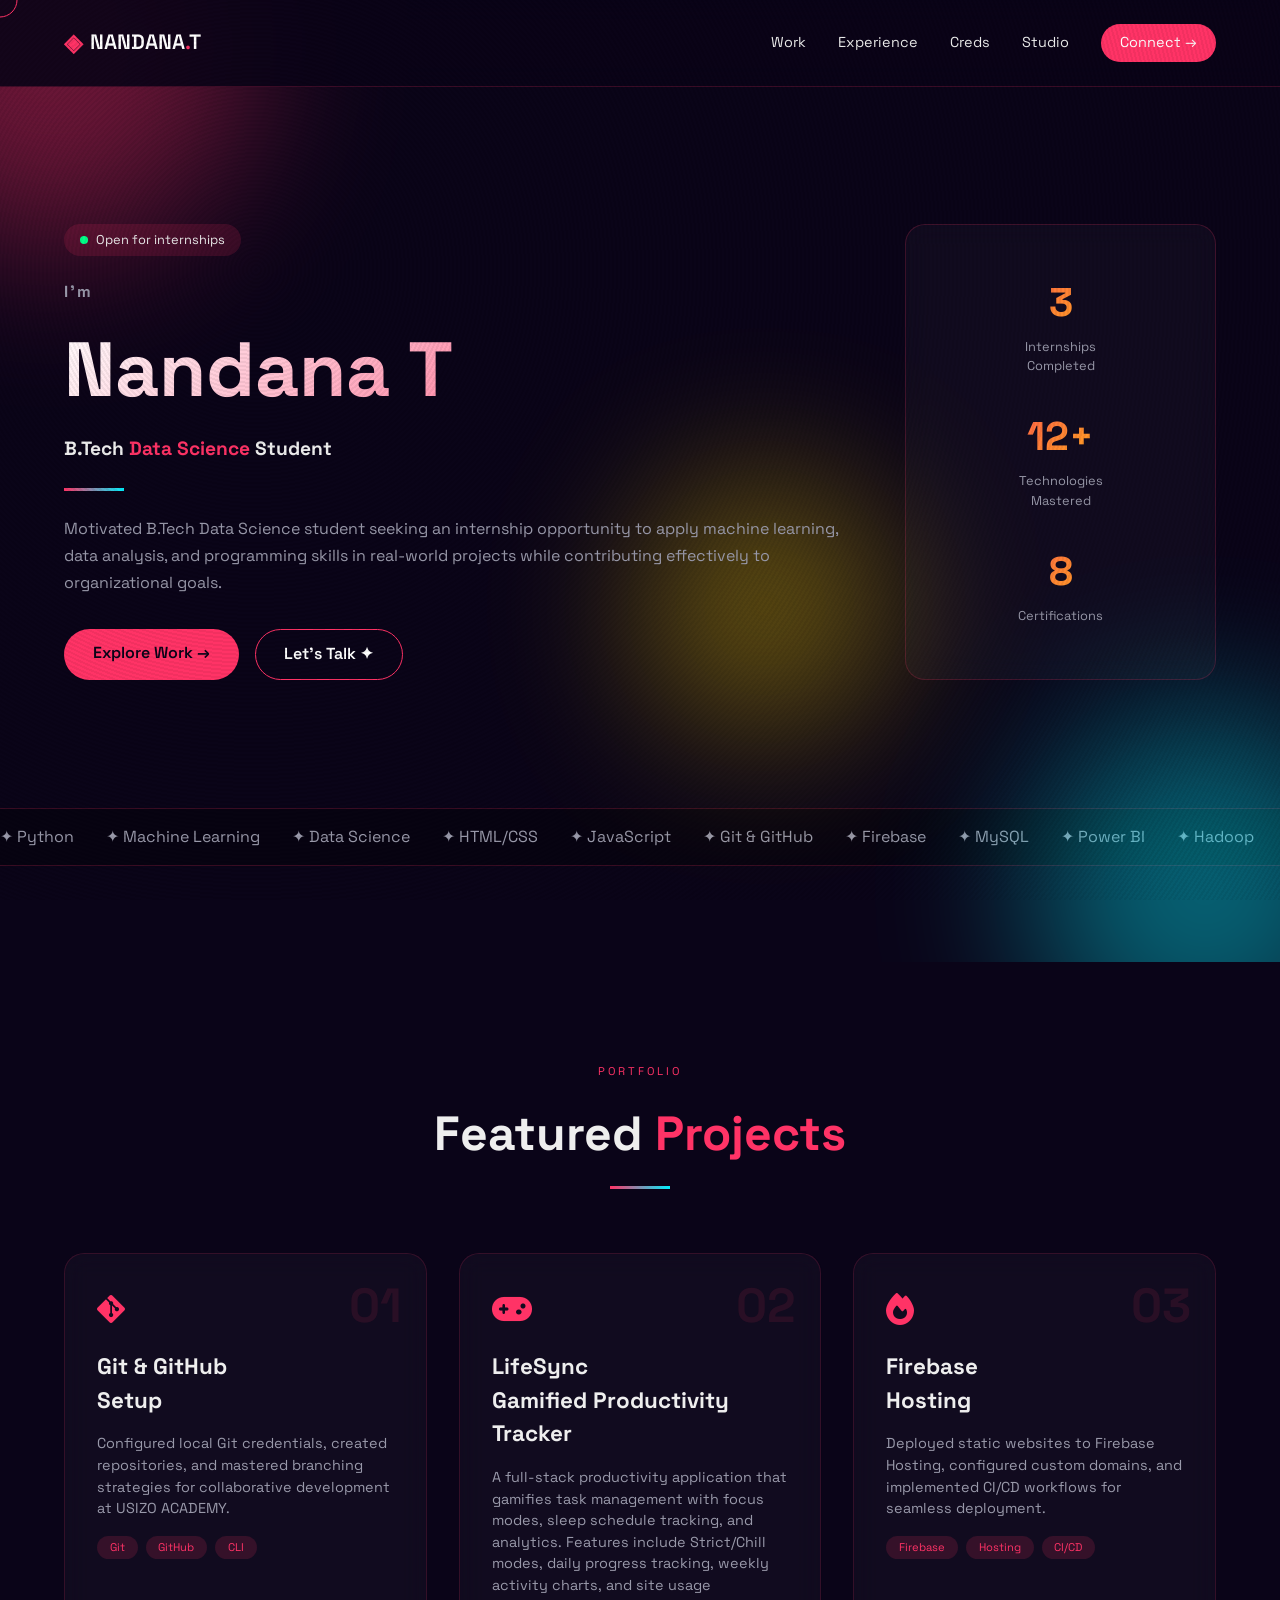
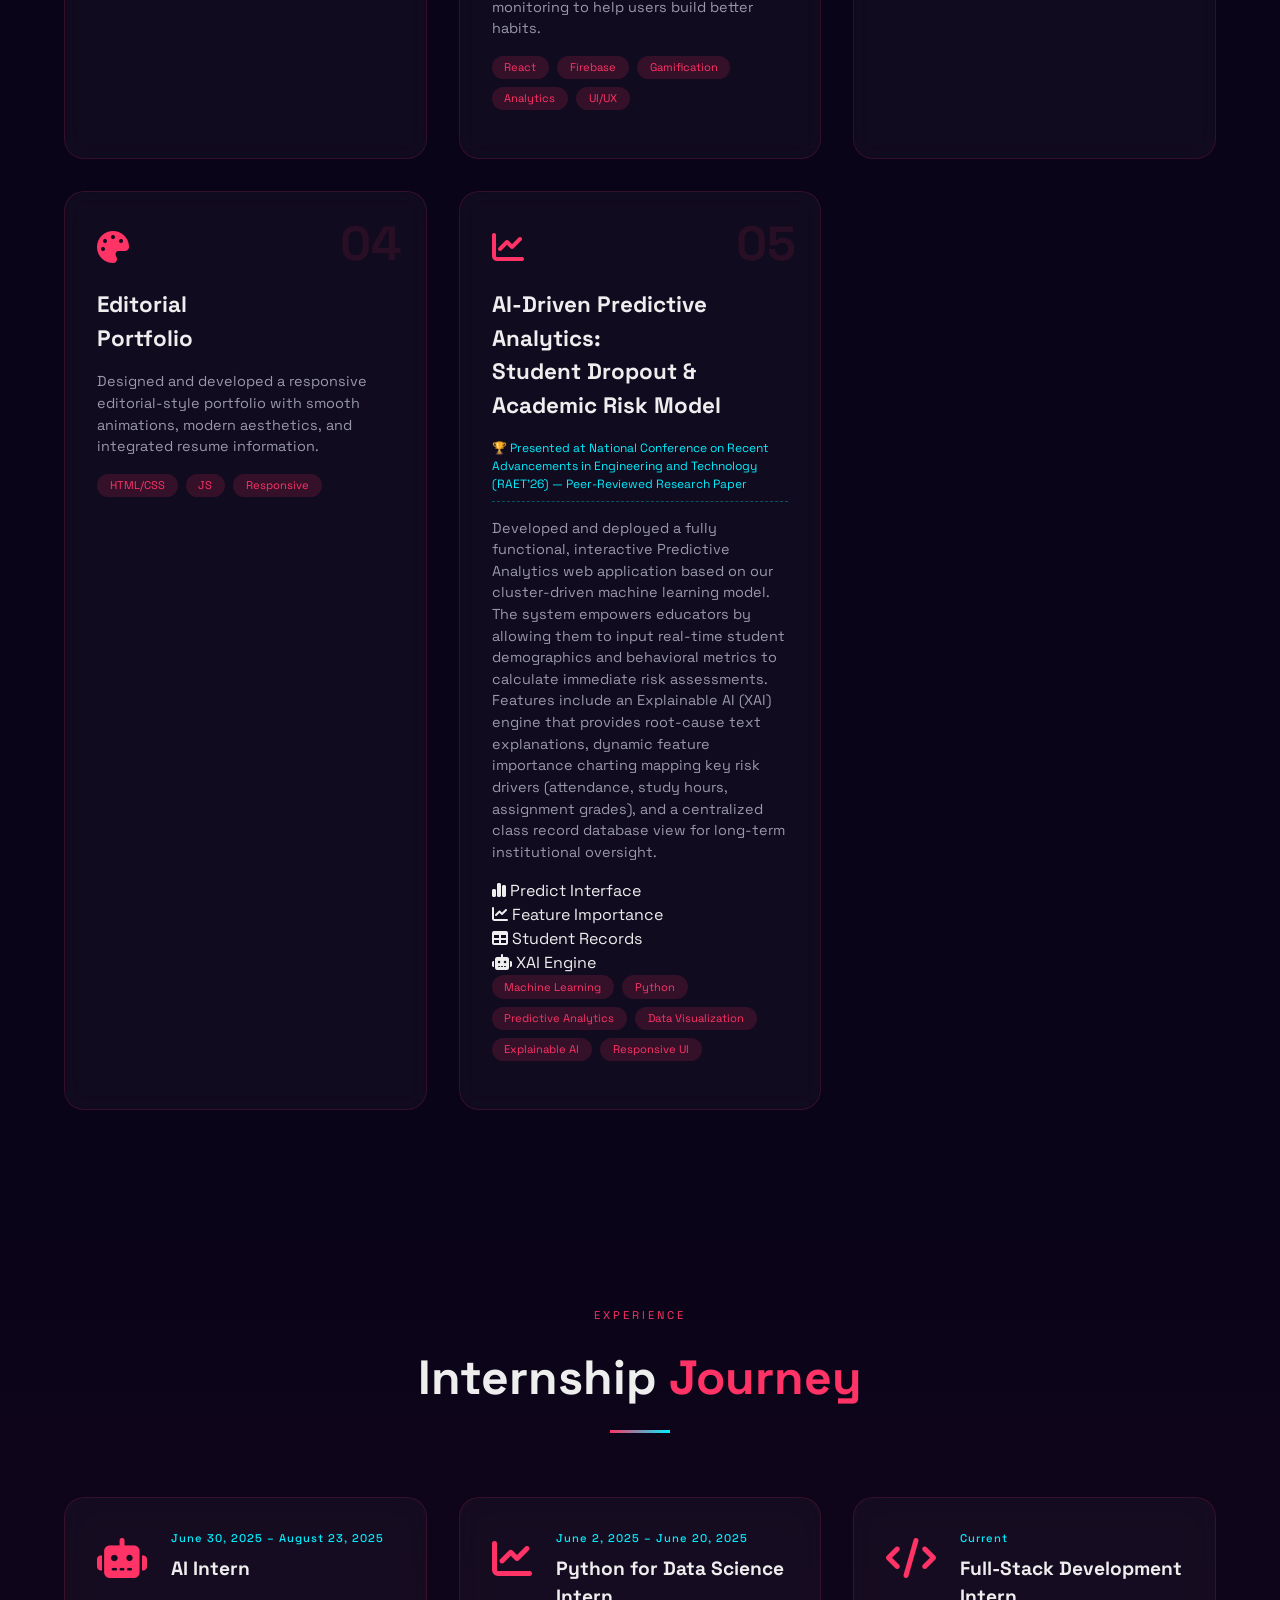
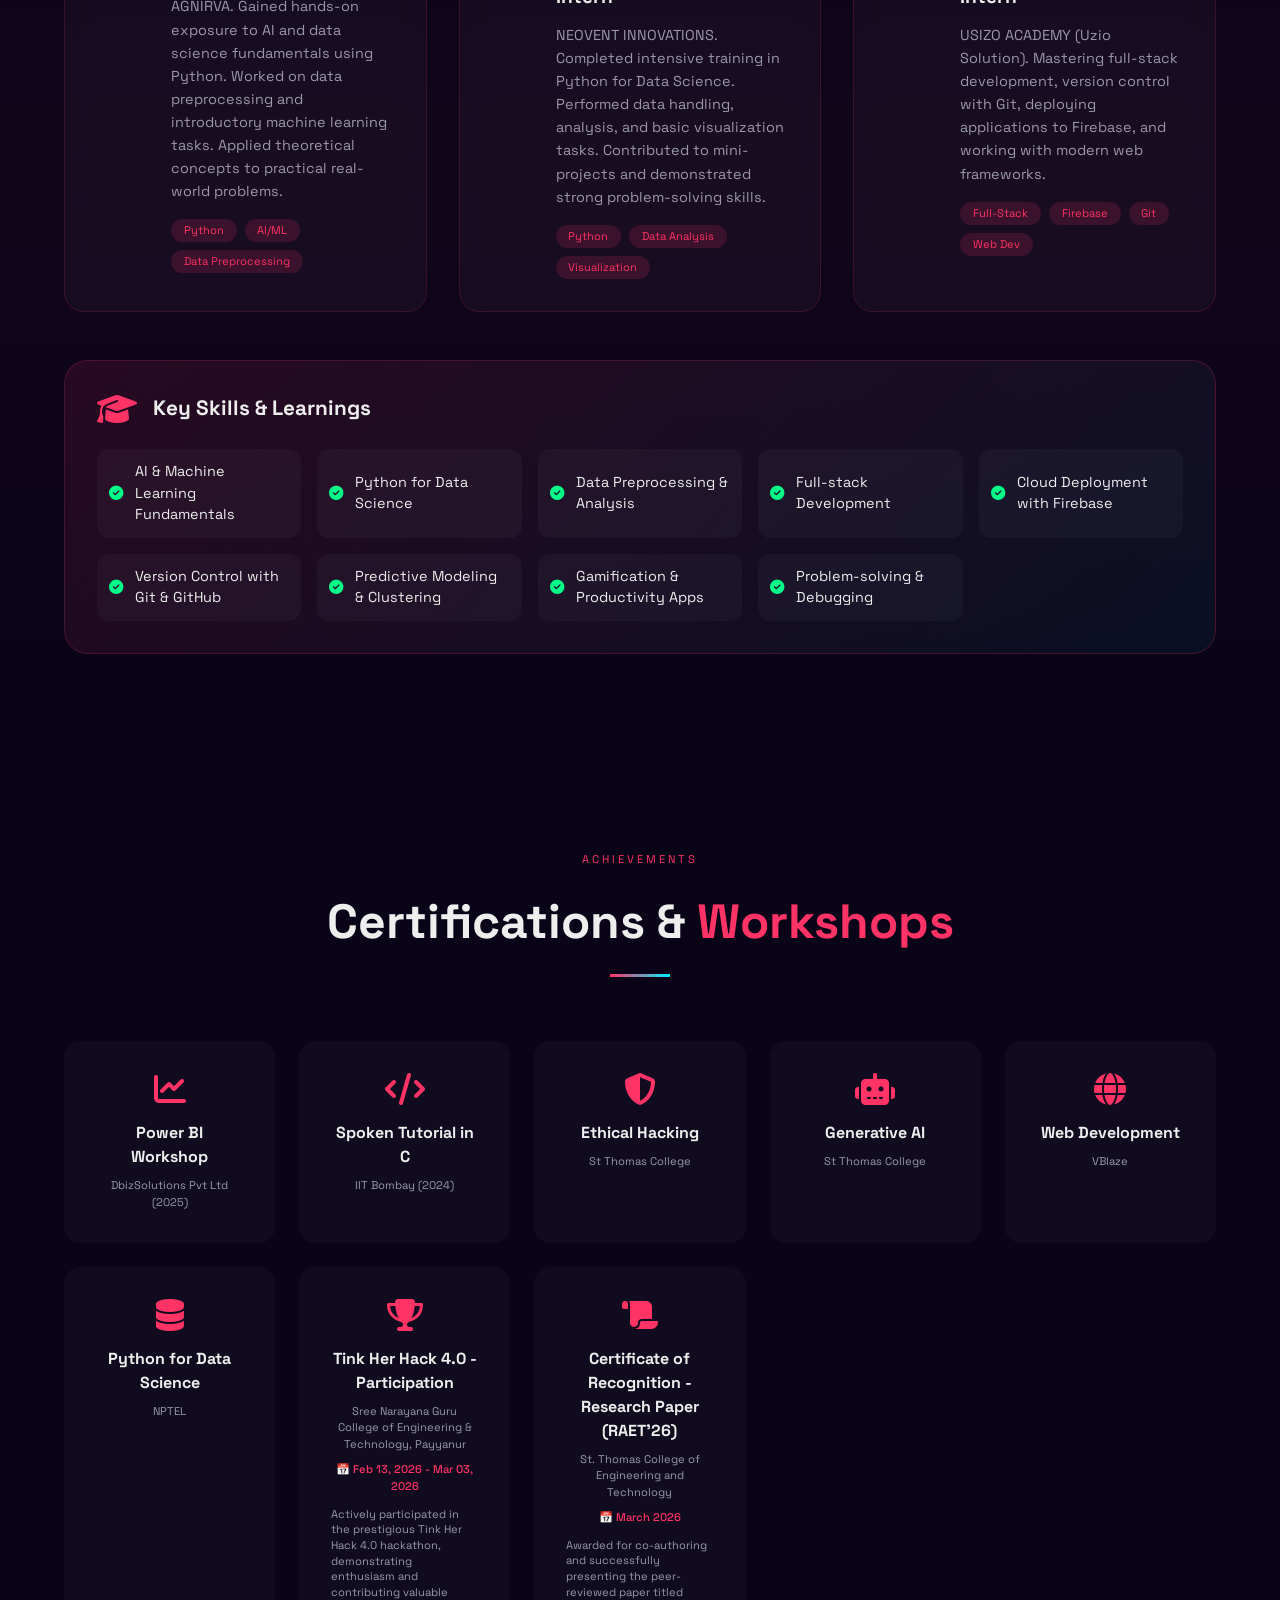
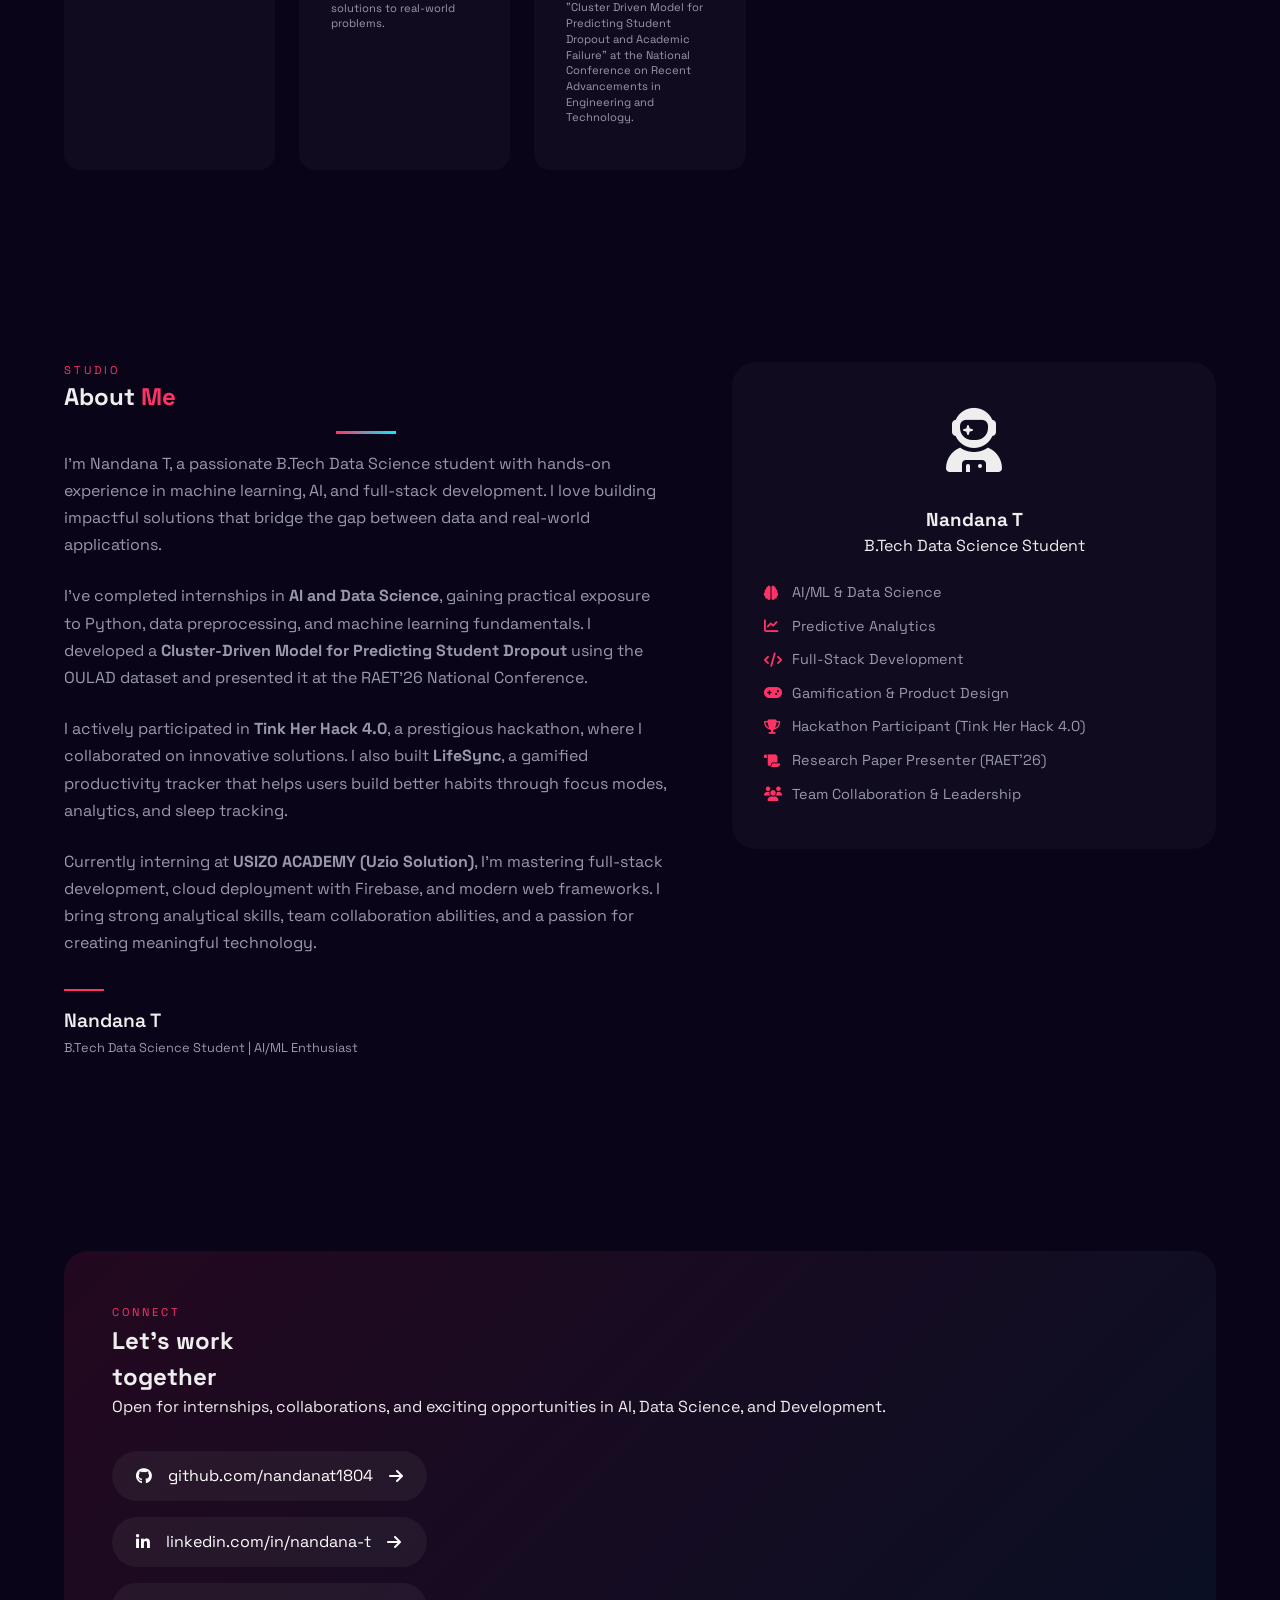
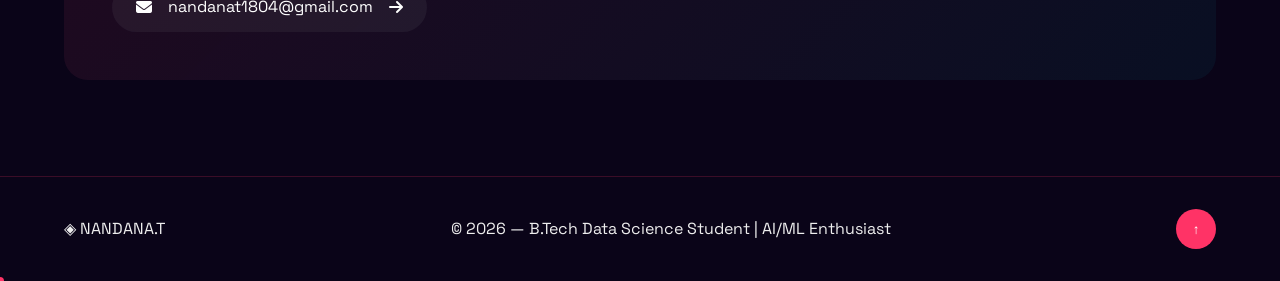
==== commit fbbd5fdd: "Change internships completed count from 4 to 3" ====
--- a/my-portfolio/public/index.html
+++ b/my-portfolio/public/index.html
@@ -60,7 +60,7 @@
             </div>
             <div class="hero-stats" data-aos="fade-left">
                 <div class="stat">
-                    <div class="stat-num">4</div>
+                    <div class="stat-num">3</div>
                     <div class="stat-label">Internships<br>Completed</div>
                 </div>
                 <div class="stat">
